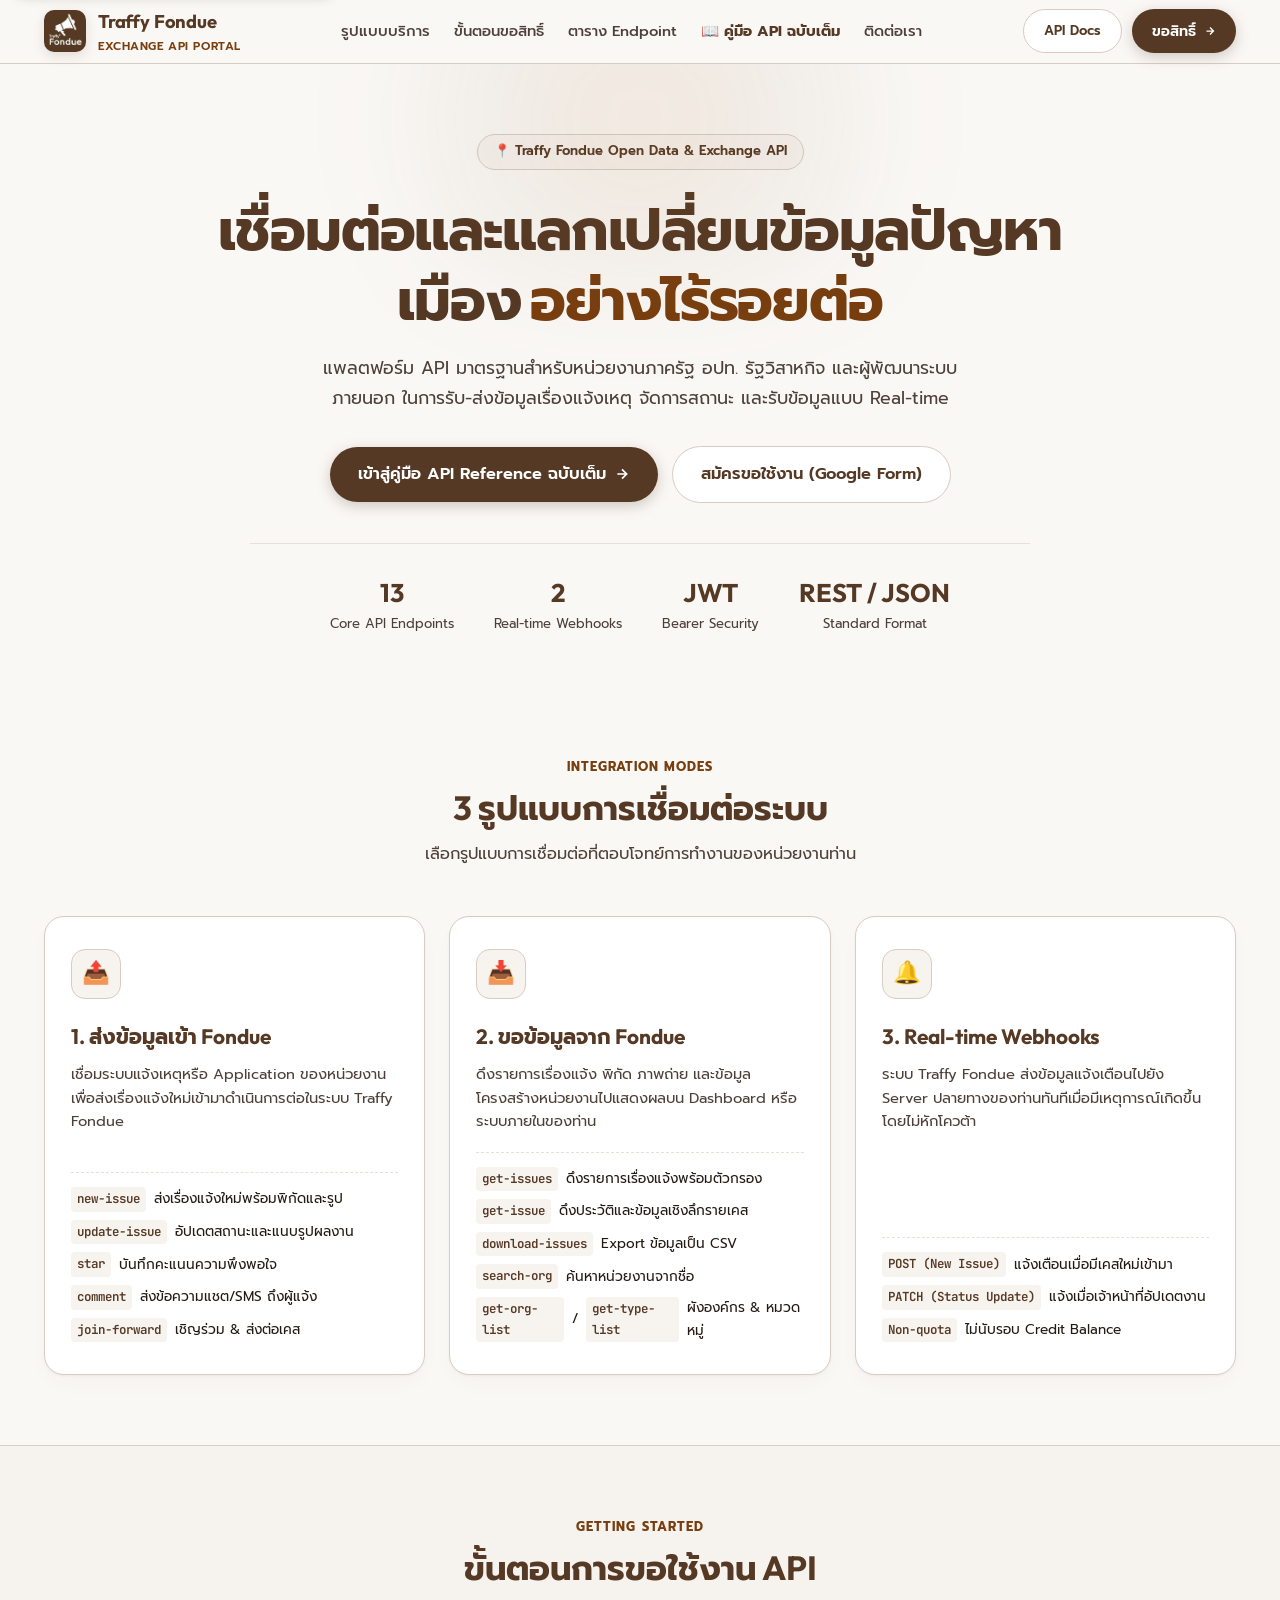
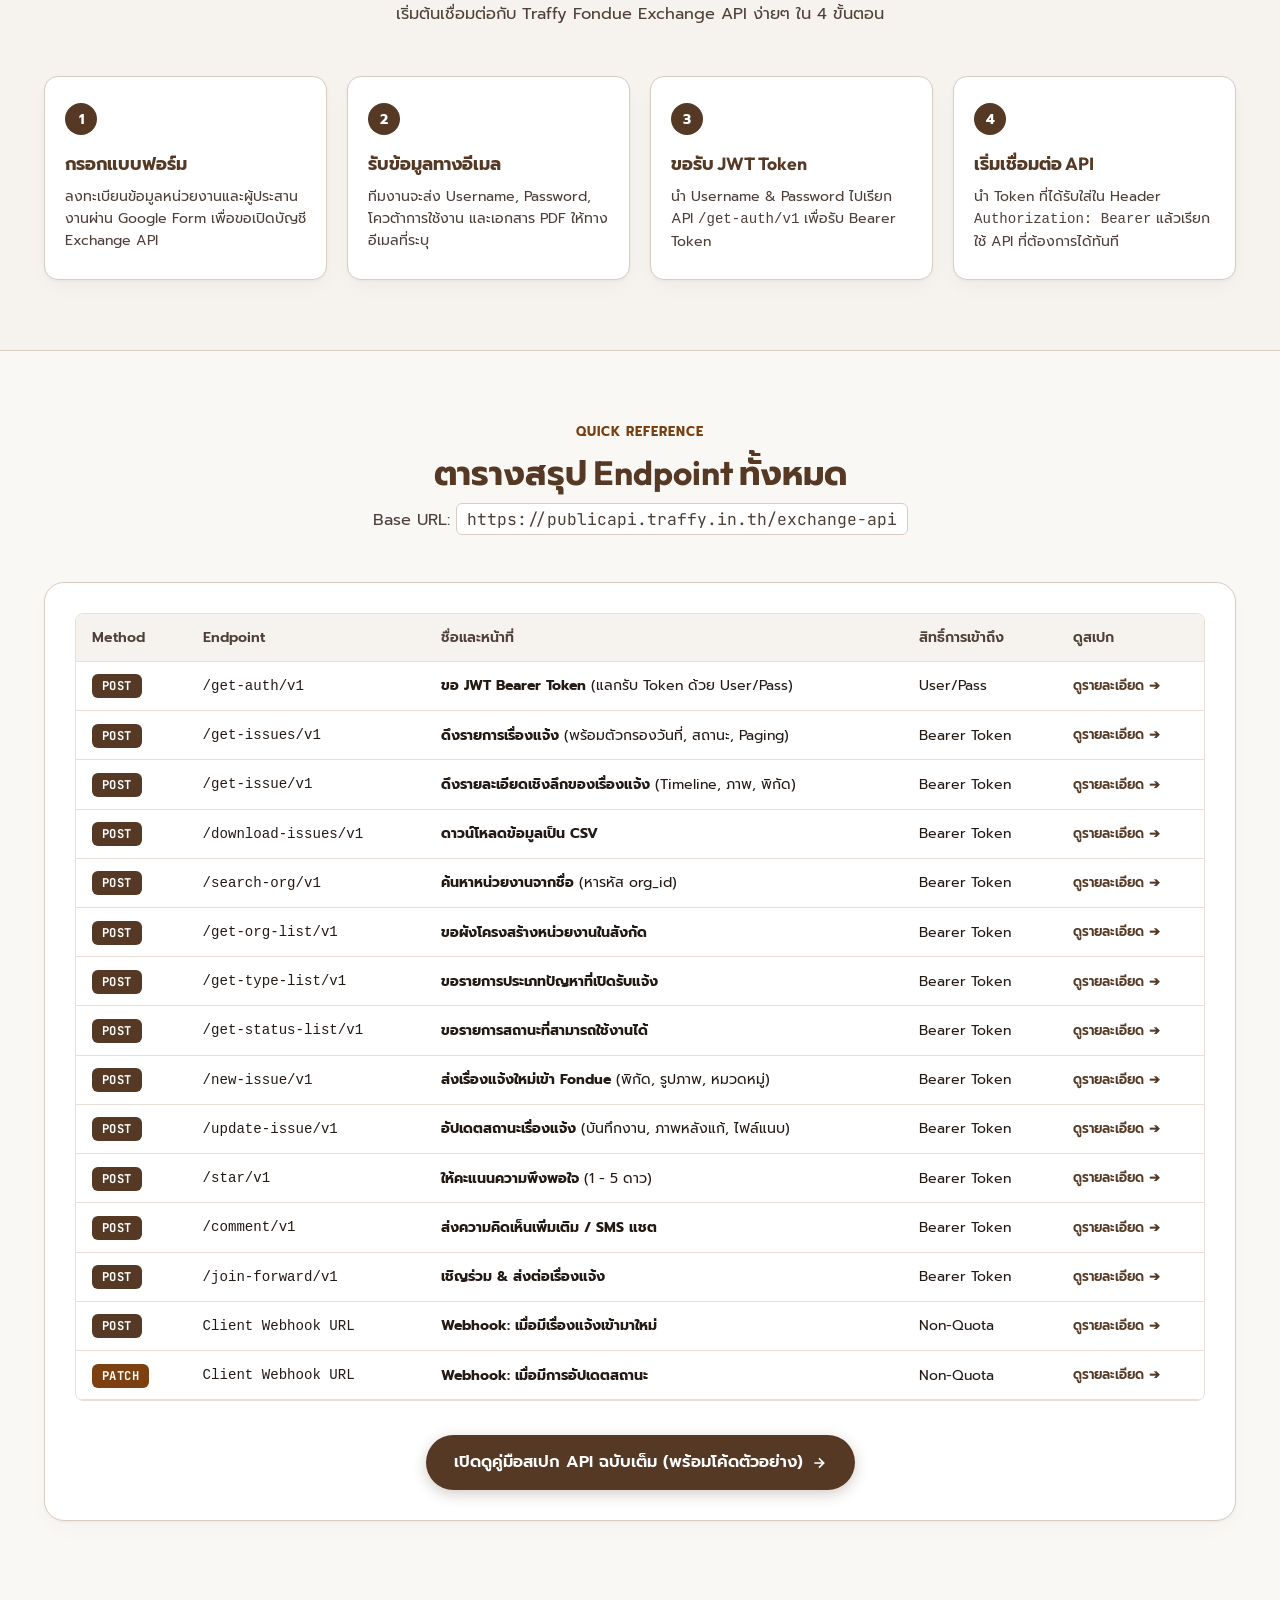
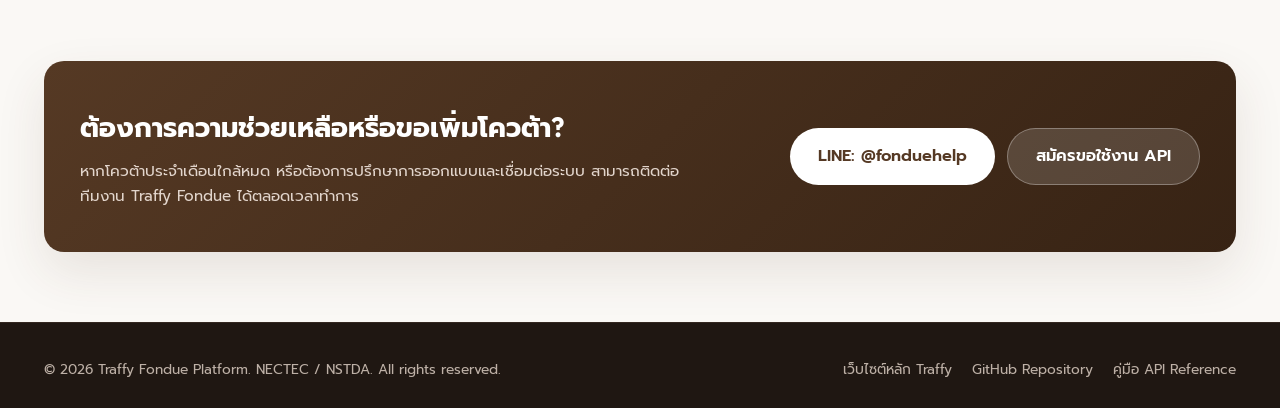
==== index.html @ 59ede27a "fix(header): slim sticky header height to 54px on mobile and optimize iPhone SE width to prevent ove" ====
<!DOCTYPE html>
<html lang="th">
<head>
  <meta charset="UTF-8">
  <meta name="viewport" content="width=device-width, initial-scale=1.0">
  <title>Traffy Fondue Exchange API - Open Data & Integration Portal</title>
  <meta name="description" content="คู่มือและภาพรวมการเชื่อมต่อระบบ Traffy Fondue Exchange API สำหรับหน่วยงานและนักพัฒนาระบบเพื่อแลกเปลี่ยนข้อมูลปัญหาเมือง">
  <link rel="icon" type="image/webp" href="assets/logo.webp">
  <link rel="stylesheet" href="css/style.css">
</head>
<body>
  <a href="#quick-reference" class="skip-link">ข้ามไปยังเนื้อหาหลัก (Skip to Content)</a>

  <!-- HEADER -->
  <header class="site-header">
    <div class="container nav-wrap">
      <a href="index.html" class="brand-logo" aria-label="Traffy Fondue Exchange API หน้าแรก">
        <img src="assets/logo.webp" alt="Traffy Fondue Logo">
        <div class="brand-text">
          <span class="brand-title">Traffy Fondue</span>
          <span class="brand-badge">Exchange API Portal</span>
        </div>
      </a>
      <ul class="nav-links">
        <li><a href="#modes" class="nav-link">รูปแบบบริการ</a></li>
        <li><a href="#onboarding" class="nav-link">ขั้นตอนขอสิทธิ์</a></li>
        <li><a href="#quick-reference" class="nav-link">ตาราง Endpoint</a></li>
        <li><a href="docs.html" class="nav-link" style="color: var(--brand); font-weight: 700;">📖 คู่มือ API ฉบับเต็ม</a></li>
        <li><a href="#support" class="nav-link">ติดต่อเรา</a></li>
      </ul>
      <div class="header-actions">
        <a href="docs.html" class="btn btn-secondary" style="font-size: 0.82rem;">
          <span>API Docs</span>
        </a>
        <a href="https://forms.gle/bvFEhjPHSmU1x7wP7" target="_blank" rel="noopener" class="btn btn-primary" aria-label="ขอสิทธิ์ใช้งาน API (เปิดในหน้าต่างใหม่)">
          <span>ขอสิทธิ์</span>
          <svg aria-hidden="true" focusable="false" width="12" height="12" viewBox="0 0 24 24" fill="none" stroke="currentColor" stroke-width="2.5"><path d="M5 12h14M12 5l7 7-7 7"/></svg>
        </a>
      </div>
    </div>
  </header>

  <!-- HERO SECTION -->
  <section class="hero-section" id="overview">
    <div class="hero-glow"></div>
    <div class="container">
      <div class="hero-badge">
        <span>📍 Traffy Fondue Open Data & Exchange API</span>
      </div>
      <h1 class="hero-title">
        เชื่อมต่อและแลกเปลี่ยนข้อมูลปัญหาเมือง <span>อย่างไร้รอยต่อ</span>
      </h1>
      <p class="hero-desc">
        แพลตฟอร์ม API มาตรฐานสำหรับหน่วยงานภาครัฐ อปท. รัฐวิสาหกิจ และผู้พัฒนาระบบภายนอก ในการรับ-ส่งข้อมูลเรื่องแจ้งเหตุ จัดการสถานะ และรับข้อมูลแบบ Real-time
      </p>
      <div class="hero-cta">
        <a href="docs.html" class="btn btn-primary btn-lg">
          <span>เข้าสู่คู่มือ API Reference ฉบับเต็ม</span>
          <svg aria-hidden="true" focusable="false" width="16" height="16" viewBox="0 0 24 24" fill="none" stroke="currentColor" stroke-width="2.5"><path d="M5 12h14M12 5l7 7-7 7"/></svg>
        </a>
        <a href="https://forms.gle/bvFEhjPHSmU1x7wP7" target="_blank" rel="noopener" class="btn btn-secondary btn-lg" aria-label="สมัครขอใช้งาน Google Form (เปิดในหน้าต่างใหม่)">
          <span>สมัครขอใช้งาน (Google Form)</span>
        </a>
      </div>
      <div class="hero-stats">
        <div class="stat-item">
          <span class="stat-num">13</span>
          <span class="stat-label">Core API Endpoints</span>
        </div>
        <div class="stat-item">
          <span class="stat-num">2</span>
          <span class="stat-label">Real-time Webhooks</span>
        </div>
        <div class="stat-item">
          <span class="stat-num">JWT</span>
          <span class="stat-label">Bearer Security</span>
        </div>
        <div class="stat-item">
          <span class="stat-num">REST / JSON</span>
          <span class="stat-label">Standard Format</span>
        </div>
      </div>
    </div>
  </section>

  <!-- INTEGRATION MODES SECTION -->
  <section class="section" id="modes">
    <div class="container">
      <div class="section-header">
        <span class="section-tag">Integration Modes</span>
        <h2 class="section-title">3 รูปแบบการเชื่อมต่อระบบ</h2>
        <p class="section-desc">เลือกรูปแบบการเชื่อมต่อที่ตอบโจทย์การทำงานของหน่วยงานท่าน</p>
      </div>

      <div class="modes-grid">
        <!-- Mode 1 -->
        <div class="mode-card">
          <div class="mode-icon-wrap" aria-hidden="true">📤</div>
          <h3 class="mode-title">1. ส่งข้อมูลเข้า Fondue</h3>
          <p class="mode-desc">
            เชื่อมระบบแจ้งเหตุหรือ Application ของหน่วยงาน เพื่อส่งเรื่องแจ้งใหม่เข้ามาดำเนินการต่อในระบบ Traffy Fondue
          </p>
          <ul class="mode-list">
            <li class="mode-list-item"><code>new-issue</code> ส่งเรื่องแจ้งใหม่พร้อมพิกัดและรูป</li>
            <li class="mode-list-item"><code>update-issue</code> อัปเดตสถานะและแนบรูปผลงาน</li>
            <li class="mode-list-item"><code>star</code> บันทึกคะแนนความพึงพอใจ</li>
            <li class="mode-list-item"><code>comment</code> ส่งข้อความแชต/SMS ถึงผู้แจ้ง</li>
            <li class="mode-list-item"><code>join-forward</code> เชิญร่วม & ส่งต่อเคส</li>
          </ul>
        </div>

        <!-- Mode 2 -->
        <div class="mode-card">
          <div class="mode-icon-wrap" aria-hidden="true">📥</div>
          <h3 class="mode-title">2. ขอข้อมูลจาก Fondue</h3>
          <p class="mode-desc">
            ดึงรายการเรื่องแจ้ง พิกัด ภาพถ่าย และข้อมูลโครงสร้างหน่วยงานไปแสดงผลบน Dashboard หรือระบบภายในของท่าน
          </p>
          <ul class="mode-list">
            <li class="mode-list-item"><code>get-issues</code> ดึงรายการเรื่องแจ้งพร้อมตัวกรอง</li>
            <li class="mode-list-item"><code>get-issue</code> ดึงประวัติและข้อมูลเชิงลึกรายเคส</li>
            <li class="mode-list-item"><code>download-issues</code> Export ข้อมูลเป็น CSV</li>
            <li class="mode-list-item"><code>search-org</code> ค้นหาหน่วยงานจากชื่อ</li>
            <li class="mode-list-item"><code>get-org-list</code> / <code>get-type-list</code> ผังองค์กร & หมวดหมู่</li>
          </ul>
        </div>

        <!-- Mode 3 -->
        <div class="mode-card">
          <div class="mode-icon-wrap" aria-hidden="true">🔔</div>
          <h3 class="mode-title">3. Real-time Webhooks</h3>
          <p class="mode-desc">
            ระบบ Traffy Fondue ส่งข้อมูลแจ้งเตือนไปยัง Server ปลายทางของท่านทันทีเมื่อมีเหตุการณ์เกิดขึ้น โดยไม่หักโควต้า
          </p>
          <ul class="mode-list">
            <li class="mode-list-item"><code>POST (New Issue)</code> แจ้งเตือนเมื่อมีเคสใหม่เข้ามา</li>
            <li class="mode-list-item"><code>PATCH (Status Update)</code> แจ้งเมื่อเจ้าหน้าที่อัปเดตงาน</li>
            <li class="mode-list-item"><code>Non-quota</code> ไม่นับรอบ Credit Balance</li>
          </ul>
        </div>
      </div>
    </div>
  </section>

  <!-- ONBOARDING SECTION -->
  <section class="section" id="onboarding" style="background: var(--bg-card-alt); border-top: 1px solid var(--border); border-bottom: 1px solid var(--border);">
    <div class="container">
      <div class="section-header">
        <span class="section-tag">Getting Started</span>
        <h2 class="section-title">ขั้นตอนการขอใช้งาน API</h2>
        <p class="section-desc">เริ่มต้นเชื่อมต่อกับ Traffy Fondue Exchange API ง่ายๆ ใน 4 ขั้นตอน</p>
      </div>

      <div class="onboarding-steps">
        <div class="step-card">
          <div class="step-badge">1</div>
          <h4 class="step-title">กรอกแบบฟอร์ม</h4>
          <p class="step-desc">ลงทะเบียนข้อมูลหน่วยงานและผู้ประสานงานผ่าน Google Form เพื่อขอเปิดบัญชี Exchange API</p>
        </div>
        <div class="step-card">
          <div class="step-badge">2</div>
          <h4 class="step-title">รับข้อมูลทางอีเมล</h4>
          <p class="step-desc">ทีมงานจะส่ง Username, Password, โควต้าการใช้งาน และเอกสาร PDF ให้ทางอีเมลที่ระบุ</p>
        </div>
        <div class="step-card">
          <div class="step-badge">3</div>
          <h4 class="step-title">ขอรับ JWT Token</h4>
          <p class="step-desc">นำ Username & Password ไปเรียก API <code>/get-auth/v1</code> เพื่อรับ Bearer Token</p>
        </div>
        <div class="step-card">
          <div class="step-badge">4</div>
          <h4 class="step-title">เริ่มเชื่อมต่อ API</h4>
          <p class="step-desc">นำ Token ที่ได้รับใส่ใน Header <code>Authorization: Bearer</code> แล้วเรียกใช้ API ที่ต้องการได้ทันที</p>
        </div>
      </div>
    </div>
  </section>

  <!-- QUICK REFERENCE TABLE SECTION (COMPACT & CLEAN) -->
  <section class="section" id="quick-reference">
    <div class="container">
      <div class="section-header">
        <span class="section-tag">Quick Reference</span>
        <h2 class="section-title">ตารางสรุป Endpoint ทั้งหมด</h2>
        <p class="section-desc">Base URL: <code style="font-family: var(--font-mono); background: var(--bg-card); padding: 4px 10px; border-radius: 6px; border: 1px solid var(--border);">https://publicapi.traffy.in.th/exchange-api</code></p>
      </div>

      <div class="quick-ref-card">
        <div class="quick-table-wrap">
          <table class="quick-table">
            <thead>
              <tr>
                <th>Method</th>
                <th>Endpoint</th>
                <th>ชื่อและหน้าที่</th>
                <th>สิทธิ์การเข้าถึง</th>
                <th>ดูสเปก</th>
              </tr>
            </thead>
            <tbody>
              <!-- Auth -->
              <tr>
                <td><span class="method-badge method-post">POST</span></td>
                <td><code>/get-auth/v1</code></td>
                <td><strong>ขอ JWT Bearer Token</strong> (แลกรับ Token ด้วย User/Pass)</td>
                <td>User/Pass</td>
                <td><a href="docs.html#get-auth" class="quick-link-btn">ดูรายละเอียด ➔</a></td>
              </tr>
              <!-- Query -->
              <tr>
                <td><span class="method-badge method-post">POST</span></td>
                <td><code>/get-issues/v1</code></td>
                <td><strong>ดึงรายการเรื่องแจ้ง</strong> (พร้อมตัวกรองวันที่, สถานะ, Paging)</td>
                <td>Bearer Token</td>
                <td><a href="docs.html#get-issues" class="quick-link-btn">ดูรายละเอียด ➔</a></td>
              </tr>
              <tr>
                <td><span class="method-badge method-post">POST</span></td>
                <td><code>/get-issue/v1</code></td>
                <td><strong>ดึงรายละเอียดเชิงลึกของเรื่องแจ้ง</strong> (Timeline, ภาพ, พิกัด)</td>
                <td>Bearer Token</td>
                <td><a href="docs.html#get-issue" class="quick-link-btn">ดูรายละเอียด ➔</a></td>
              </tr>
              <tr>
                <td><span class="method-badge method-post">POST</span></td>
                <td><code>/download-issues/v1</code></td>
                <td><strong>ดาวน์โหลดข้อมูลเป็น CSV</strong></td>
                <td>Bearer Token</td>
                <td><a href="docs.html#download-issues" class="quick-link-btn">ดูรายละเอียด ➔</a></td>
              </tr>
              <tr>
                <td><span class="method-badge method-post">POST</span></td>
                <td><code>/search-org/v1</code></td>
                <td><strong>ค้นหาหน่วยงานจากชื่อ</strong> (หารหัส org_id)</td>
                <td>Bearer Token</td>
                <td><a href="docs.html#search-org" class="quick-link-btn">ดูรายละเอียด ➔</a></td>
              </tr>
              <tr>
                <td><span class="method-badge method-post">POST</span></td>
                <td><code>/get-org-list/v1</code></td>
                <td><strong>ขอผังโครงสร้างหน่วยงานในสังกัด</strong></td>
                <td>Bearer Token</td>
                <td><a href="docs.html#get-org-list" class="quick-link-btn">ดูรายละเอียด ➔</a></td>
              </tr>
              <tr>
                <td><span class="method-badge method-post">POST</span></td>
                <td><code>/get-type-list/v1</code></td>
                <td><strong>ขอรายการประเภทปัญหาที่เปิดรับแจ้ง</strong></td>
                <td>Bearer Token</td>
                <td><a href="docs.html#get-type-list" class="quick-link-btn">ดูรายละเอียด ➔</a></td>
              </tr>
              <tr>
                <td><span class="method-badge method-post">POST</span></td>
                <td><code>/get-status-list/v1</code></td>
                <td><strong>ขอรายการสถานะที่สามารถใช้งานได้</strong></td>
                <td>Bearer Token</td>
                <td><a href="docs.html#get-status-list" class="quick-link-btn">ดูรายละเอียด ➔</a></td>
              </tr>
              <!-- Action -->
              <tr>
                <td><span class="method-badge method-post">POST</span></td>
                <td><code>/new-issue/v1</code></td>
                <td><strong>ส่งเรื่องแจ้งใหม่เข้า Fondue</strong> (พิกัด, รูปภาพ, หมวดหมู่)</td>
                <td>Bearer Token</td>
                <td><a href="docs.html#new-issue" class="quick-link-btn">ดูรายละเอียด ➔</a></td>
              </tr>
              <tr>
                <td><span class="method-badge method-post">POST</span></td>
                <td><code>/update-issue/v1</code></td>
                <td><strong>อัปเดตสถานะเรื่องแจ้ง</strong> (บันทึกงาน, ภาพหลังแก้, ไฟล์แนบ)</td>
                <td>Bearer Token</td>
                <td><a href="docs.html#update-issue" class="quick-link-btn">ดูรายละเอียด ➔</a></td>
              </tr>
              <tr>
                <td><span class="method-badge method-post">POST</span></td>
                <td><code>/star/v1</code></td>
                <td><strong>ให้คะแนนความพึงพอใจ</strong> (1 - 5 ดาว)</td>
                <td>Bearer Token</td>
                <td><a href="docs.html#star" class="quick-link-btn">ดูรายละเอียด ➔</a></td>
              </tr>
              <tr>
                <td><span class="method-badge method-post">POST</span></td>
                <td><code>/comment/v1</code></td>
                <td><strong>ส่งความคิดเห็นเพิ่มเติม / SMS แชต</strong></td>
                <td>Bearer Token</td>
                <td><a href="docs.html#comment" class="quick-link-btn">ดูรายละเอียด ➔</a></td>
              </tr>
              <tr>
                <td><span class="method-badge method-post">POST</span></td>
                <td><code>/join-forward/v1</code></td>
                <td><strong>เชิญร่วม & ส่งต่อเรื่องแจ้ง</strong></td>
                <td>Bearer Token</td>
                <td><a href="docs.html#join-forward" class="quick-link-btn">ดูรายละเอียด ➔</a></td>
              </tr>
              <!-- Webhook -->
              <tr>
                <td><span class="method-badge method-post">POST</span></td>
                <td><code>Client Webhook URL</code></td>
                <td><strong>Webhook: เมื่อมีเรื่องแจ้งเข้ามาใหม่</strong></td>
                <td>Non-Quota</td>
                <td><a href="docs.html#webhook-new-issue" class="quick-link-btn">ดูรายละเอียด ➔</a></td>
              </tr>
              <tr>
                <td><span class="method-badge method-patch">PATCH</span></td>
                <td><code>Client Webhook URL</code></td>
                <td><strong>Webhook: เมื่อมีการอัปเดตสถานะ</strong></td>
                <td>Non-Quota</td>
                <td><a href="docs.html#webhook-status-update" class="quick-link-btn">ดูรายละเอียด ➔</a></td>
              </tr>
            </tbody>
          </table>
        </div>

        <div style="text-align: center; padding-top: 10px;">
          <a href="docs.html" class="btn btn-primary btn-lg">
            <span>เปิดดูคู่มือสเปก API ฉบับเต็ม (พร้อมโค้ดตัวอย่าง)</span>
            <svg aria-hidden="true" focusable="false" width="16" height="16" viewBox="0 0 24 24" fill="none" stroke="currentColor" stroke-width="2.5"><path d="M5 12h14M12 5l7 7-7 7"/></svg>
          </a>
        </div>
      </div>
    </div>
  </section>

  <!-- SUPPORT SECTION -->
  <section class="section" id="support">
    <div class="container">
      <div class="support-card">
        <div class="support-info">
          <h3>ต้องการความช่วยเหลือหรือขอเพิ่มโควต้า?</h3>
          <p>หากโควต้าประจำเดือนใกล้หมด หรือต้องการปรึกษาการออกแบบและเชื่อมต่อระบบ สามารถติดต่อทีมงาน Traffy Fondue ได้ตลอดเวลาทำการ</p>
        </div>
        <div class="support-actions">
          <a href="https://line.me/R/ti/p/%40155yjrwo" target="_blank" rel="noopener" class="btn btn-light btn-lg" aria-label="ติดต่อ LINE Official @fonduehelp (เปิดในหน้าต่างใหม่)">
            <span>LINE: @fonduehelp</span>
          </a>
          <a href="https://forms.gle/bvFEhjPHSmU1x7wP7" target="_blank" rel="noopener" class="btn btn-secondary btn-lg" style="background: rgba(255,255,255,0.15); color: #fff; border-color: rgba(255,255,255,0.3);" aria-label="สมัครขอใช้งาน Google Form (เปิดในหน้าต่างใหม่)">
            <span>สมัครขอใช้งาน API</span>
          </a>
        </div>
      </div>
    </div>
  </section>

  <!-- FOOTER -->
  <footer class="site-footer">
    <div class="container footer-wrap">
      <div>
        <p>© 2026 Traffy Fondue Platform. NECTEC / NSTDA. All rights reserved.</p>
      </div>
      <ul class="footer-links">
        <li><a href="https://www.traffy.in.th" target="_blank" rel="noopener" class="footer-link">เว็บไซต์หลัก Traffy</a></li>
        <li><a href="https://github.com/traffy-nectec/exchange-api-doc" target="_blank" rel="noopener" class="footer-link">GitHub Repository</a></li>
        <li><a href="docs.html" class="footer-link">คู่มือ API Reference</a></li>
      </ul>
    </div>
  </footer>

</body>
</html>
---- css/style.css ----
@import url('https://fonts.googleapis.com/css2?family=JetBrains+Mono:wght@400;500;600&family=Outfit:wght@400;500;600;700&family=Prompt:ital,wght@0,300;0,400;0,500;0,600;0,700;1,400&display=swap');

:root {
  --brand: #553924;
  --brand-hover: #372314;
  --brand-light: #734f33;
  --brand-subtle: #F7F3EF;
  --brand-border: #D8CCC3;
  --brand-accent: #783E0F;
  
  --bg-main: #FAF8F5;
  --bg-card: #FFFFFF;
  --bg-card-alt: #F6F2ED;
  --bg-dark: #1F1712;
  --bg-code: #18120E;
  
  --text-main: #241A14;
  --text-muted: #4E4038;
  --text-light: #5A4D45;
  --text-inverse: #FAF8F5;
  
  --border: #D8CCC3;
  --border-light: #E8DFD8;
  
  --font-heading: 'Outfit', 'Prompt', sans-serif;
  --font-body: 'Prompt', 'Outfit', sans-serif;
  --font-mono: 'JetBrains Mono', monospace;
  
  --radius-sm: 8px;
  --radius-md: 14px;
  --radius-lg: 20px;
  --radius-full: 9999px;
  
  --shadow-sm: 0 2px 8px rgba(85, 57, 36, 0.04);
  --shadow-md: 0 10px 30px rgba(85, 57, 36, 0.07);
  --shadow-lg: 0 20px 50px rgba(85, 57, 36, 0.11);
  --shadow-card: 0 1px 3px rgba(85, 57, 36, 0.05), 0 10px 24px -6px rgba(85, 57, 36, 0.04);
  
  --container-max: 1240px;
  --header-height: 64px;
}

/* Accessibility Skip Link */
.skip-link {
  position: absolute;
  top: -60px;
  left: 16px;
  background: var(--brand);
  color: #FFFFFF;
  padding: 12px 20px;
  border-radius: var(--radius-sm);
  font-weight: 700;
  z-index: 9999;
  transition: top 0.2s ease;
  box-shadow: 0 4px 14px rgba(0, 0, 0, 0.3);
}

.skip-link:focus {
  top: 16px;
  outline: 3px solid #FFFFFF;
  outline-offset: 2px;
}

/* Screen Reader Only Utility */
.sr-only {
  position: absolute;
  width: 1px;
  height: 1px;
  padding: 0;
  margin: -1px;
  overflow: hidden;
  clip: rect(0, 0, 0, 0);
  white-space: nowrap;
  border: 0;
}

/* Accessible Focus States */
:focus-visible {
  outline: 3px solid var(--brand);
  outline-offset: 3px;
  border-radius: 4px;
}

*, *::before, *::after {
  box-sizing: border-box;
  margin: 0;
  padding: 0;
}

html {
  scroll-behavior: smooth;
  font-size: 16px;
  overflow-x: hidden;
  width: 100%;
}

body {
  font-family: var(--font-body);
  background-color: var(--bg-main);
  color: var(--text-main);
  line-height: 1.65;
  -webkit-font-smoothing: antialiased;
  -moz-osx-font-smoothing: grayscale;
  overflow-x: hidden;
  width: 100%;
}

a {
  color: inherit;
  text-decoration: none;
  transition: all 0.2s ease;
}

button {
  font-family: inherit;
  cursor: pointer;
  border: none;
  background: none;
}

img {
  max-width: 100%;
  height: auto;
  display: block;
}

.container {
  max-width: var(--container-max);
  margin: 0 auto;
  padding: 0 24px;
  width: 100%;
}

/* =========================================
   HEADER / NAVBAR
========================================= */
.site-header {
  position: sticky;
  top: 0;
  z-index: 1000;
  background: rgba(250, 248, 245, 0.95);
  backdrop-filter: blur(16px);
  -webkit-backdrop-filter: blur(16px);
  border-bottom: 1px solid var(--border);
  height: var(--header-height);
  display: flex;
  align-items: center;
  transition: all 0.2s ease;
  width: 100%;
}

.nav-wrap {
  display: flex;
  align-items: center;
  justify-content: space-between;
  width: 100%;
  gap: 12px;
}

.brand-logo {
  display: flex;
  align-items: center;
  gap: 12px;
  flex-shrink: 0;
}

.brand-logo img {
  width: 42px;
  height: 42px;
  border-radius: 10px;
  object-fit: cover;
  box-shadow: 0 4px 12px rgba(85, 57, 36, 0.15);
  flex-shrink: 0;
}

.brand-text {
  display: flex;
  flex-direction: column;
}

.brand-title {
  font-family: var(--font-heading);
  font-size: 1.15rem;
  font-weight: 700;
  color: var(--brand);
  letter-spacing: -0.01em;
  white-space: nowrap;
}

.brand-badge {
  font-size: 0.72rem;
  font-weight: 600;
  color: var(--brand-accent);
  letter-spacing: 0.05em;
  text-transform: uppercase;
  white-space: nowrap;
}

.nav-links {
  display: flex;
  align-items: center;
  gap: 24px;
  list-style: none;
}

.nav-link {
  font-size: 0.92rem;
  font-weight: 500;
  color: var(--text-muted);
}

.nav-link:hover, .nav-link.active {
  color: var(--brand);
}

.header-actions {
  display: flex;
  align-items: center;
  gap: 10px;
  flex-shrink: 0;
}

/* =========================================
   BUTTONS
========================================= */
.btn {
  display: inline-flex;
  align-items: center;
  justify-content: center;
  gap: 8px;
  font-size: 0.9rem;
  font-weight: 600;
  padding: 10px 20px;
  border-radius: var(--radius-full);
  transition: all 0.25s cubic-bezier(0.16, 1, 0.3, 1);
  white-space: nowrap;
  min-height: 44px;
  touch-action: manipulation;
}

.btn-primary {
  background-color: var(--brand);
  color: #FFFFFF;
  box-shadow: 0 4px 14px rgba(85, 57, 36, 0.25);
}

.btn-primary:hover {
  background-color: var(--brand-hover);
  transform: translateY(-2px);
  box-shadow: 0 6px 20px rgba(85, 57, 36, 0.32);
}

.btn-secondary {
  background-color: var(--bg-card);
  color: var(--brand);
  border: 1px solid var(--border);
}

.btn-secondary:hover {
  background-color: var(--brand-subtle);
  border-color: var(--brand-border);
  transform: translateY(-2px);
}

.btn-sm {
  padding: 8px 16px;
  font-size: 0.82rem;
  min-height: 38px;
}

.btn-lg {
  padding: 14px 28px;
  font-size: 1.02rem;
}

/* =========================================
   HERO SECTION (LANDING)
========================================= */
.hero-section {
  padding: 70px 0 50px;
  text-align: center;
  position: relative;
  overflow: hidden;
}

.hero-glow {
  position: absolute;
  top: -120px;
  left: 50%;
  transform: translateX(-50%);
  width: 600px;
  height: 350px;
  background: radial-gradient(circle, rgba(184, 115, 51, 0.12) 0%, rgba(85, 57, 36, 0.05) 50%, transparent 80%);
  filter: blur(50px);
  pointer-events: none;
  z-index: 0;
}

.hero-badge {
  display: inline-flex;
  align-items: center;
  gap: 8px;
  padding: 6px 16px;
  background-color: var(--brand-subtle);
  border: 1px solid var(--brand-border);
  border-radius: var(--radius-full);
  font-size: 0.82rem;
  font-weight: 600;
  color: var(--brand);
  margin-bottom: 24px;
  max-width: 95%;
  word-break: break-word;
}

.hero-title {
  font-family: var(--font-heading);
  font-size: clamp(2rem, 4.5vw, 3.6rem);
  font-weight: 700;
  line-height: 1.22;
  color: var(--brand);
  max-width: 860px;
  margin: 0 auto 20px;
  letter-spacing: -0.02em;
  word-break: break-word;
}

.hero-title span {
  color: var(--brand-accent);
}

.hero-desc {
  font-size: 1.1rem;
  color: var(--text-muted);
  max-width: 680px;
  margin: 0 auto 32px;
  font-weight: 400;
  line-height: 1.7;
}

.hero-cta {
  display: flex;
  align-items: center;
  justify-content: center;
  gap: 14px;
  flex-wrap: wrap;
  margin-bottom: 40px;
}

.hero-stats {
  display: flex;
  align-items: center;
  justify-content: center;
  gap: 40px;
  padding-top: 28px;
  border-top: 1px solid var(--border-light);
  max-width: 780px;
  margin: 0 auto;
  flex-wrap: wrap;
}

.stat-item {
  display: flex;
  flex-direction: column;
  align-items: center;
}

.stat-num {
  font-family: var(--font-heading);
  font-size: 1.6rem;
  font-weight: 700;
  color: var(--brand);
}

.stat-label {
  font-size: 0.82rem;
  color: var(--text-muted);
}

/* =========================================
   SECTIONS
========================================= */
.section {
  padding: 70px 0;
  position: relative;
}

.section-header {
  text-align: center;
  max-width: 680px;
  margin: 0 auto 48px;
}

.section-tag {
  font-size: 0.8rem;
  font-weight: 700;
  text-transform: uppercase;
  letter-spacing: 0.08em;
  color: var(--brand-accent);
  margin-bottom: 10px;
  display: block;
}

.section-title {
  font-family: var(--font-heading);
  font-size: 2.1rem;
  font-weight: 700;
  color: var(--brand);
  line-height: 1.25;
  margin-bottom: 12px;
  word-break: break-word;
}

.section-desc {
  font-size: 1.02rem;
  color: var(--text-muted);
}

/* =========================================
   MODES & ONBOARDING CARDS
========================================= */
.modes-grid {
  display: grid;
  grid-template-columns: repeat(auto-fit, minmax(300px, 1fr));
  gap: 24px;
}

.mode-card {
  background: var(--bg-card);
  border: 1px solid var(--border);
  border-radius: var(--radius-lg);
  padding: 32px 26px;
  display: flex;
  flex-direction: column;
  box-shadow: var(--shadow-card);
  transition: all 0.3s ease;
}

.mode-card:hover {
  transform: translateY(-5px);
  box-shadow: var(--shadow-md);
  border-color: var(--brand-border);
}

.mode-icon-wrap {
  width: 50px;
  height: 50px;
  border-radius: 14px;
  background-color: var(--brand-subtle);
  color: var(--brand);
  display: flex;
  align-items: center;
  justify-content: center;
  font-size: 1.4rem;
  margin-bottom: 20px;
  border: 1px solid var(--brand-border);
  flex-shrink: 0;
}

.mode-title {
  font-family: var(--font-heading);
  font-size: 1.3rem;
  font-weight: 700;
  color: var(--brand);
  margin-bottom: 10px;
}

.mode-desc {
  font-size: 0.92rem;
  color: var(--text-muted);
  margin-bottom: 18px;
  line-height: 1.6;
}

.mode-list {
  list-style: none;
  margin-top: auto;
  border-top: 1px dashed var(--border-light);
  padding-top: 14px;
  display: flex;
  flex-direction: column;
  gap: 8px;
}

.mode-list-item {
  font-size: 0.85rem;
  color: var(--text-main);
  display: flex;
  align-items: center;
  gap: 8px;
}

.mode-list-item code {
  font-family: var(--font-mono);
  font-size: 0.78rem;
  background: var(--brand-subtle);
  padding: 2px 6px;
  border-radius: 4px;
  color: var(--brand);
  font-weight: 600;
}

.onboarding-steps {
  display: grid;
  grid-template-columns: repeat(auto-fit, minmax(220px, 1fr));
  gap: 20px;
}

.step-card {
  background: var(--bg-card);
  border: 1px solid var(--border);
  border-radius: var(--radius-md);
  padding: 26px 20px;
  box-shadow: var(--shadow-card);
  transition: all 0.25s ease;
}

.step-card:hover {
  border-color: var(--brand);
  transform: translateY(-4px);
}

.step-badge {
  display: inline-flex;
  align-items: center;
  justify-content: center;
  width: 32px;
  height: 32px;
  border-radius: 50%;
  background-color: var(--brand);
  color: #FFFFFF;
  font-size: 0.88rem;
  font-weight: 700;
  margin-bottom: 14px;
}

.step-title {
  font-family: var(--font-heading);
  font-size: 1.1rem;
  font-weight: 700;
  color: var(--brand);
  margin-bottom: 8px;
}

.step-desc {
  font-size: 0.88rem;
  color: var(--text-muted);
  line-height: 1.55;
}

/* =========================================
   QUICK REFERENCE TABLE (LANDING)
========================================= */
.quick-ref-card {
  background: var(--bg-card);
  border: 1px solid var(--border);
  border-radius: var(--radius-lg);
  padding: 30px;
  box-shadow: var(--shadow-card);
}

.quick-table-wrap {
  overflow-x: auto;
  border: 1px solid var(--border-light);
  border-radius: var(--radius-sm);
  margin-bottom: 24px;
  -webkit-overflow-scrolling: touch;
}

.quick-table {
  width: 100%;
  border-collapse: collapse;
  font-size: 0.88rem;
  text-align: left;
}

.quick-table th {
  background: var(--bg-card-alt);
  padding: 12px 16px;
  font-weight: 600;
  color: var(--text-muted);
  border-bottom: 1px solid var(--border-light);
  white-space: nowrap;
}

.quick-table td {
  padding: 12px 16px;
  border-bottom: 1px solid var(--border-light);
  color: var(--text-main);
  vertical-align: middle;
}

.quick-table tr:hover td {
  background: var(--brand-subtle);
}

.quick-link-btn {
  font-size: 0.82rem;
  font-weight: 600;
  color: var(--brand);
  display: inline-flex;
  align-items: center;
  gap: 4px;
}

.quick-link-btn:hover {
  color: var(--brand-hover);
  text-decoration: underline;
}

/* =========================================
   DEDICATED DOCS PORTAL (docs.html)
========================================= */
.docs-wrapper {
  padding: 32px 24px 80px;
}

.docs-layout {
  display: grid;
  grid-template-columns: 280px 1fr;
  gap: 36px;
  align-items: start;
}

/* Mobile Quick Jump Bar */
.mobile-doc-nav {
  display: none;
}

.mobile-endpoint-select {
  width: 100%;
  padding: 10px 14px;
  border-radius: var(--radius-md);
  border: 1px solid var(--border);
  background: var(--bg-card);
  font-family: inherit;
  font-size: 0.88rem;
  font-weight: 600;
  color: var(--brand);
  outline: none;
}

/* Sticky Sidebar */
.docs-sidebar {
  position: sticky;
  top: calc(var(--header-height) + 20px);
  max-height: calc(100vh - var(--header-height) - 40px);
  overflow-y: auto;
  background: var(--bg-card);
  border: 1px solid var(--border);
  border-radius: var(--radius-lg);
  padding: 20px 16px;
  box-shadow: var(--shadow-card);
  scrollbar-width: thin;
}

.docs-sidebar::-webkit-scrollbar {
  width: 5px;
}
.docs-sidebar::-webkit-scrollbar-thumb {
  background: var(--border);
  border-radius: 4px;
}

.sidebar-search-wrap {
  position: relative;
  margin-bottom: 16px;
}

.doc-search-input {
  width: 100%;
  padding: 8px 12px 8px 34px;
  border-radius: var(--radius-full);
  border: 1px solid var(--border);
  background: var(--bg-main);
  font-size: 0.82rem;
  outline: none;
}

.doc-search-input:focus {
  border-color: var(--brand);
  background: #FFFFFF;
}

.docs-sidebar-nav {
  display: flex;
  flex-direction: column;
  gap: 16px;
}

.sidebar-group-title {
  font-size: 0.74rem;
  font-weight: 700;
  text-transform: uppercase;
  letter-spacing: 0.06em;
  color: var(--brand-accent);
  padding: 0 8px;
  margin-bottom: 6px;
  display: block;
}

.sidebar-links {
  list-style: none;
  display: flex;
  flex-direction: column;
  gap: 2px;
}

.sidebar-link {
  display: flex;
  align-items: center;
  justify-content: space-between;
  padding: 7px 10px;
  border-radius: var(--radius-sm);
  font-size: 0.82rem;
  color: var(--text-muted);
  font-weight: 500;
  transition: all 0.15s ease;
  gap: 6px;
}

.sidebar-link:hover {
  background: var(--brand-subtle);
  color: var(--brand);
}

.sidebar-link.active {
  background: var(--brand);
  color: #FFFFFF;
  font-weight: 600;
}

.sidebar-link.active .badge-mini {
  background: rgba(255, 255, 255, 0.2);
  color: #FFFFFF;
}

.badge-mini {
  font-size: 0.65rem;
  padding: 2px 5px;
  border-radius: 3px;
}

/* Docs Hero Callout */
.docs-hero-callout {
  background: linear-gradient(135deg, #FFFFFF 0%, #F8F4F0 100%);
  border: 1px solid var(--border);
  border-radius: var(--radius-lg);
  padding: 28px 30px;
  box-shadow: var(--shadow-card);
  margin-bottom: 40px;
  display: flex;
  align-items: center;
  justify-content: space-between;
  flex-wrap: wrap;
  gap: 20px;
}

.callout-tag {
  font-size: 0.76rem;
  font-weight: 700;
  text-transform: uppercase;
  letter-spacing: 0.08em;
  color: var(--brand-accent);
  display: block;
  margin-bottom: 6px;
}

.callout-title {
  font-family: var(--font-heading);
  font-size: 1.6rem;
  font-weight: 700;
  color: var(--brand);
  margin-bottom: 6px;
}

.callout-desc {
  font-size: 0.9rem;
  color: var(--text-muted);
  margin-bottom: 12px;
}

.base-url-box {
  display: inline-flex;
  align-items: center;
  gap: 10px;
  background: var(--bg-code);
  color: #F0E8E1;
  padding: 8px 14px;
  border-radius: var(--radius-sm);
  font-family: var(--font-mono);
  font-size: 0.85rem;
  border: 1px solid #382B23;
  flex-wrap: wrap;
}

.btn-copy-inline {
  background: rgba(255, 255, 255, 0.15);
  color: #FFFFFF;
  font-size: 0.72rem;
  font-family: var(--font-mono);
  font-weight: 600;
  padding: 4px 8px;
  border-radius: 4px;
  transition: all 0.2s ease;
}

.btn-copy-inline:hover {
  background: rgba(255, 255, 255, 0.28);
}

/* Docs Section Group Header */
.docs-section-group {
  margin-bottom: 48px;
}

.docs-group-header {
  display: flex;
  align-items: flex-start;
  gap: 14px;
  border-bottom: 2px solid var(--border-light);
  padding-bottom: 14px;
  margin-bottom: 24px;
}

.group-num-badge {
  width: 36px;
  height: 36px;
  border-radius: 50%;
  background: var(--brand);
  color: #FFFFFF;
  display: flex;
  align-items: center;
  justify-content: center;
  font-family: var(--font-heading);
  font-size: 1.1rem;
  font-weight: 700;
  flex-shrink: 0;
}

.group-heading {
  font-family: var(--font-heading);
  font-size: 1.5rem;
  font-weight: 700;
  color: var(--brand);
  line-height: 1.25;
}

.group-subheading {
  font-size: 0.88rem;
  color: var(--text-muted);
  margin-top: 2px;
}

/* API CARD LAYOUT */
.api-cards-container {
  display: flex;
  flex-direction: column;
  gap: 24px;
}

.api-card {
  background: var(--bg-card);
  border: 1px solid var(--border);
  border-radius: var(--radius-lg);
  overflow: hidden;
  box-shadow: var(--shadow-card);
  scroll-margin-top: 100px;
  transition: all 0.25s ease;
}

.api-card:hover {
  border-color: var(--brand-border);
  box-shadow: var(--shadow-md);
}

.api-card-header {
  padding: 20px 24px;
  border-bottom: 1px solid var(--border-light);
  display: flex;
  align-items: center;
  justify-content: space-between;
  flex-wrap: wrap;
  gap: 12px;
  background: #FCFAF8;
}

.api-card-title-group {
  display: flex;
  align-items: center;
  gap: 10px;
  flex-wrap: wrap;
}

.method-badge {
  font-family: var(--font-mono);
  font-size: 0.76rem;
  font-weight: 700;
  padding: 4px 10px;
  border-radius: 6px;
  text-transform: uppercase;
  letter-spacing: 0.04em;
  flex-shrink: 0;
}

.method-post {
  background-color: #553924;
  color: #FFFFFF;
}

.method-patch {
  background-color: #7D4111;
  color: #FFFFFF;
}

.api-endpoint {
  font-family: var(--font-mono);
  font-size: 0.98rem;
  font-weight: 600;
  color: var(--text-main);
  word-break: break-all;
}

.api-card-name {
  font-size: 0.86rem;
  font-weight: 600;
  color: var(--text-muted);
  background: var(--brand-subtle);
  padding: 3px 10px;
  border-radius: var(--radius-full);
}

.api-auth-badge {
  display: inline-flex;
  align-items: center;
  gap: 6px;
  font-size: 0.78rem;
  font-weight: 600;
  color: var(--brand);
  background-color: var(--brand-subtle);
  padding: 4px 10px;
  border-radius: 6px;
  width: fit-content;
  flex-shrink: 0;
}

.api-card-body {
  padding: 24px;
  display: grid;
  grid-template-columns: 1fr 1fr;
  gap: 24px;
}

.api-details-col {
  display: flex;
  flex-direction: column;
  gap: 14px;
  min-width: 0;
}

.api-desc {
  font-size: 0.92rem;
  color: var(--text-main);
  line-height: 1.6;
  word-break: break-word;
}

.param-title {
  font-size: 0.82rem;
  font-weight: 700;
  text-transform: uppercase;
  letter-spacing: 0.05em;
  color: var(--brand-accent);
}

.table-wrap {
  overflow-x: auto;
  border: 1px solid var(--border-light);
  border-radius: var(--radius-sm);
  -webkit-overflow-scrolling: touch;
  width: 100%;
}

.param-table {
  width: 100%;
  border-collapse: collapse;
  font-size: 0.82rem;
  text-align: left;
  min-width: 260px;
}

.param-table th {
  background: var(--bg-card-alt);
  padding: 8px 12px;
  font-weight: 600;
  color: var(--text-muted);
  border-bottom: 1px solid var(--border-light);
  white-space: nowrap;
}

.param-table td {
  padding: 8px 12px;
  border-bottom: 1px solid var(--border-light);
  color: var(--text-main);
  vertical-align: top;
}

.param-table tr:last-child td {
  border-bottom: none;
}

.param-name {
  font-family: var(--font-mono);
  font-weight: 600;
  color: var(--brand);
  word-break: break-word;
}

.param-req {
  font-size: 0.7rem;
  color: #B91C1C;
  font-weight: 700;
  margin-left: 4px;
}

.param-opt {
  font-size: 0.7rem;
  color: var(--text-light);
  margin-left: 4px;
}

/* CODE COLUMN */
.api-code-col {
  display: flex;
  flex-direction: column;
  gap: 14px;
  min-width: 0;
}

.code-block-wrap {
  background: var(--bg-code);
  border-radius: var(--radius-md);
  overflow: hidden;
  border: 1px solid #332720;
  width: 100%;
}

.code-header {
  background: #231B16;
  padding: 8px 12px;
  display: flex;
  align-items: center;
  justify-content: space-between;
  border-bottom: 1px solid #332720;
}

.code-title {
  font-family: var(--font-mono);
  font-size: 0.74rem;
  font-weight: 600;
  color: #D3C3B9;
  text-transform: uppercase;
  letter-spacing: 0.05em;
}

.btn-copy {
  font-size: 0.74rem;
  font-family: var(--font-mono);
  color: #D3C3B9;
  padding: 4px 9px;
  border-radius: 4px;
  background: rgba(255, 255, 255, 0.08);
  transition: all 0.2s ease;
  min-height: 28px;
}

.btn-copy:hover {
  background: rgba(255, 255, 255, 0.18);
  color: #FFFFFF;
}

.code-content {
  padding: 12px;
  overflow-x: auto;
  font-family: var(--font-mono);
  font-size: 0.76rem;
  line-height: 1.5;
  color: #F0E8E1;
  -webkit-overflow-scrolling: touch;
}

pre {
  margin: 0;
  white-space: pre;
}

/* =========================================
   SUPPORT & CONTACT SECTION
========================================= */
.support-card {
  background: linear-gradient(135deg, #553924 0%, #372314 100%);
  border-radius: var(--radius-lg);
  padding: 44px 36px;
  color: #FFFFFF;
  display: flex;
  align-items: center;
  justify-content: space-between;
  flex-wrap: wrap;
  gap: 24px;
  box-shadow: var(--shadow-lg);
}

.support-info h3 {
  font-family: var(--font-heading);
  font-size: 1.7rem;
  font-weight: 700;
  margin-bottom: 8px;
  word-break: break-word;
}

.support-info p {
  color: #E2D5CC;
  max-width: 600px;
  font-size: 0.95rem;
}

.support-actions {
  display: flex;
  gap: 12px;
  flex-wrap: wrap;
}

.btn-light {
  background-color: #FFFFFF;
  color: var(--brand);
}

.btn-light:hover {
  background-color: var(--brand-subtle);
  transform: translateY(-2px);
}

/* =========================================
   FOOTER
========================================= */
.site-footer {
  background: #1F1712;
  color: #BDB0A6;
  padding: 36px 0;
  font-size: 0.86rem;
  border-top: 1px solid #332720;
}

.footer-wrap {
  display: flex;
  align-items: center;
  justify-content: space-between;
  flex-wrap: wrap;
  gap: 16px;
}

.footer-links {
  display: flex;
  gap: 20px;
  list-style: none;
}

.footer-link:hover {
  color: #FFFFFF;
}

/* =========================================
   RESPONSIVE BREAKPOINTS (TABLET & MOBILE)
========================================= */
@media (max-width: 992px) {
  .docs-layout {
    grid-template-columns: 1fr;
    gap: 24px;
  }

  .docs-sidebar {
    display: none;
  }

  .mobile-doc-nav {
    display: block;
    position: sticky;
    top: var(--header-height);
    z-index: 990;
    background: rgba(250, 248, 245, 0.96);
    backdrop-filter: blur(12px);
    -webkit-backdrop-filter: blur(12px);
    border-bottom: 1px solid var(--border);
    padding: 10px 0;
  }

  .docs-wrapper {
    padding: 20px 16px 60px;
  }

  .api-card-body {
    grid-template-columns: 1fr;
    gap: 20px;
    padding: 20px;
  }
}

@media (max-width: 768px) {
  :root {
    --header-height: 54px;
  }

  .site-header {
    height: 54px;
  }

  .site-header .container {
    padding: 0 12px;
  }

  .container {
    padding: 0 14px;
  }

  .nav-links {
    display: none;
  }

  .nav-wrap {
    gap: 6px;
  }

  .brand-logo {
    gap: 8px;
    min-width: 0;
  }

  .brand-logo img {
    width: 30px;
    height: 30px;
    border-radius: 8px;
  }

  .brand-title {
    font-size: 0.92rem;
  }

  .brand-badge {
    display: none;
  }

  .header-actions {
    gap: 6px;
    flex-shrink: 0;
  }

  .header-actions .btn {
    min-height: 34px;
    padding: 5px 10px;
    font-size: 0.76rem;
    gap: 4px;
  }

  .header-actions .btn svg {
    display: none;
  }

  .btn {
    min-height: 44px;
    padding: 10px 16px;
    font-size: 0.88rem;
  }

  .hero-section {
    padding: 40px 0 32px;
  }

  .hero-title {
    font-size: 1.95rem;
    margin-bottom: 12px;
  }

  .hero-desc {
    font-size: 0.95rem;
    margin-bottom: 22px;
  }

  .hero-stats {
    gap: 10px;
    display: grid;
    grid-template-columns: repeat(2, 1fr);
    padding-top: 20px;
  }

  .stat-item {
    background: var(--bg-card);
    padding: 10px;
    border-radius: var(--radius-sm);
    border: 1px solid var(--border-light);
  }

  .stat-num {
    font-size: 1.35rem;
  }

  .docs-hero-callout {
    padding: 20px 16px;
  }

  .callout-title {
    font-size: 1.35rem;
  }

  .api-card-header {
    padding: 14px 16px;
    flex-direction: column;
    align-items: flex-start;
    gap: 8px;
  }

  .quick-ref-card {
    padding: 20px 16px;
  }

  .support-card {
    padding: 26px 18px;
    flex-direction: column;
    text-align: center;
  }

  .support-actions {
    justify-content: center;
    width: 100%;
  }

  .support-actions .btn {
    width: 100%;
  }

  .footer-wrap {
    flex-direction: column;
    text-align: center;
    gap: 14px;
  }

  .footer-links {
    justify-content: center;
    flex-wrap: wrap;
    gap: 14px;
  }
}

@media (max-width: 480px) {
  .hero-cta {
    flex-direction: column;
    width: 100%;
    gap: 10px;
  }

  .hero-cta .btn {
    width: 100%;
  }

  .modes-grid, .onboarding-steps {
    grid-template-columns: 1fr;
    gap: 14px;
  }

  .mode-card, .step-card {
    padding: 20px 16px;
  }
}
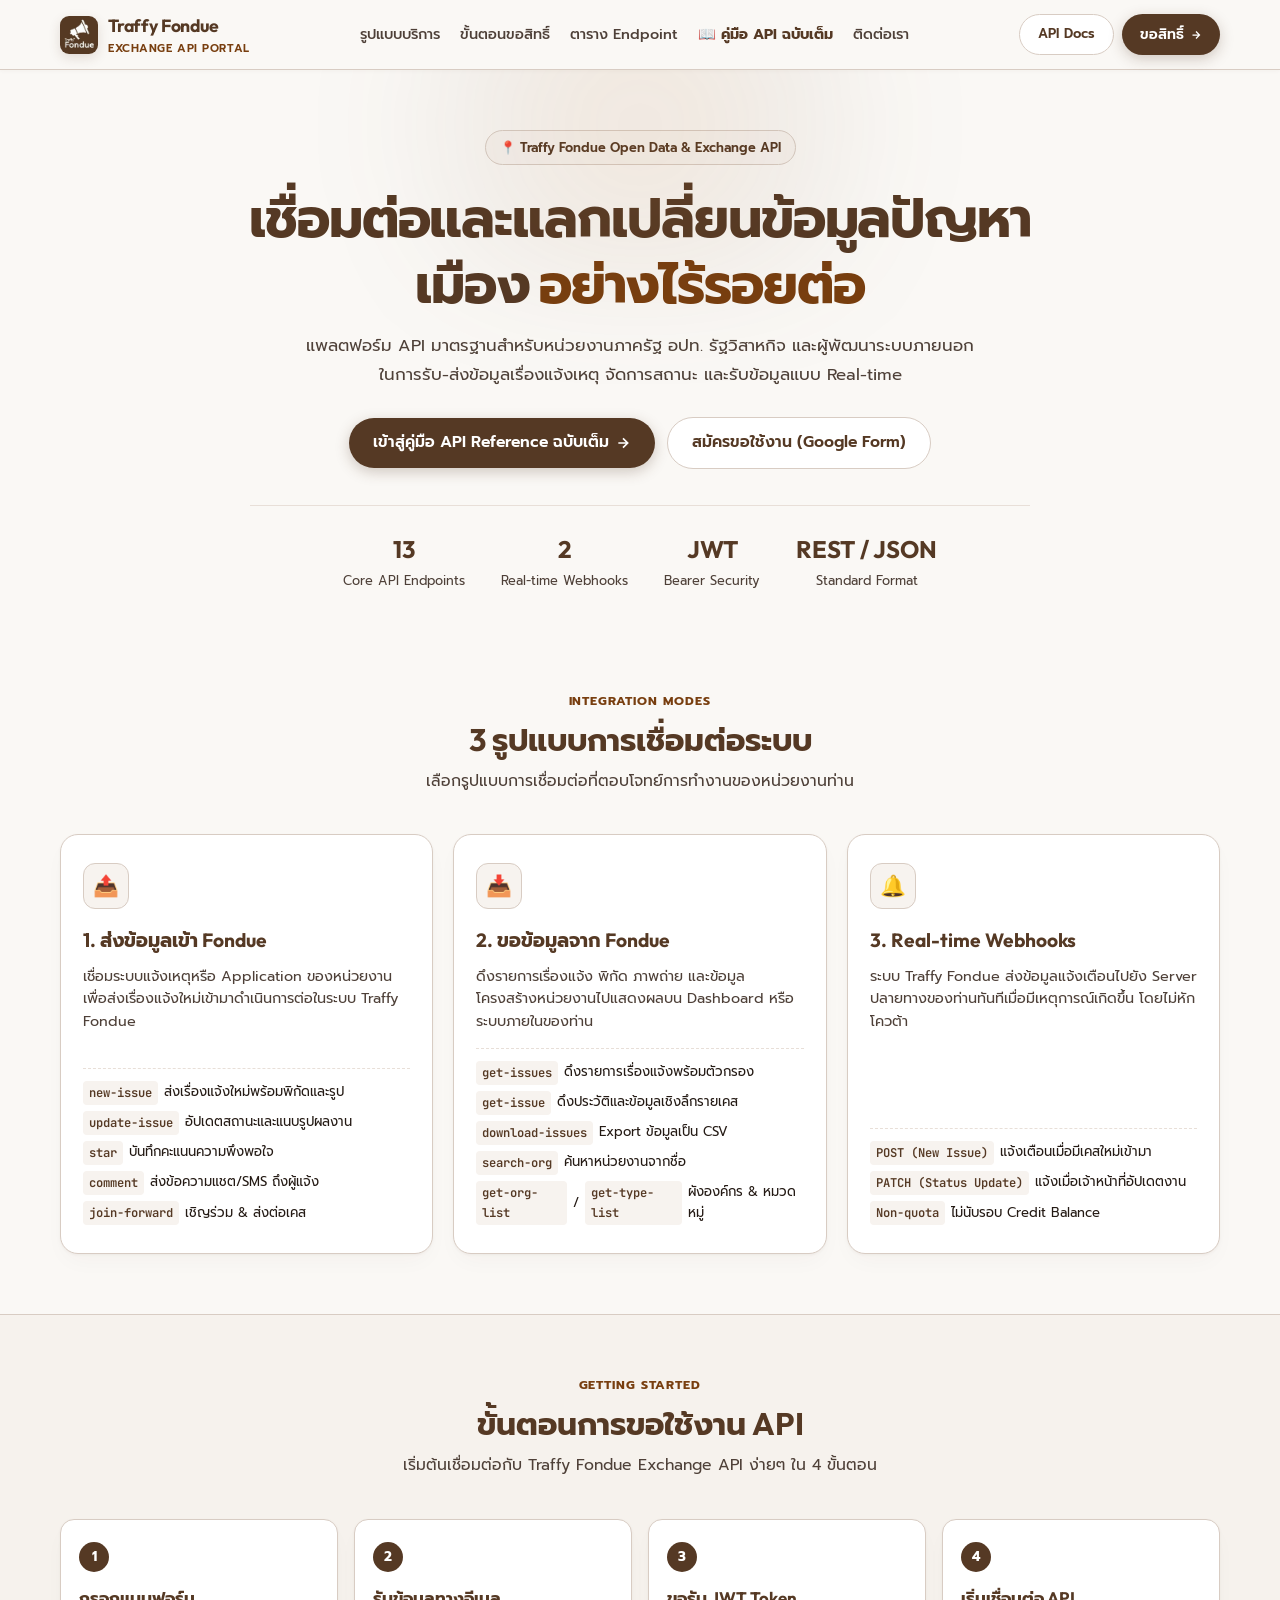
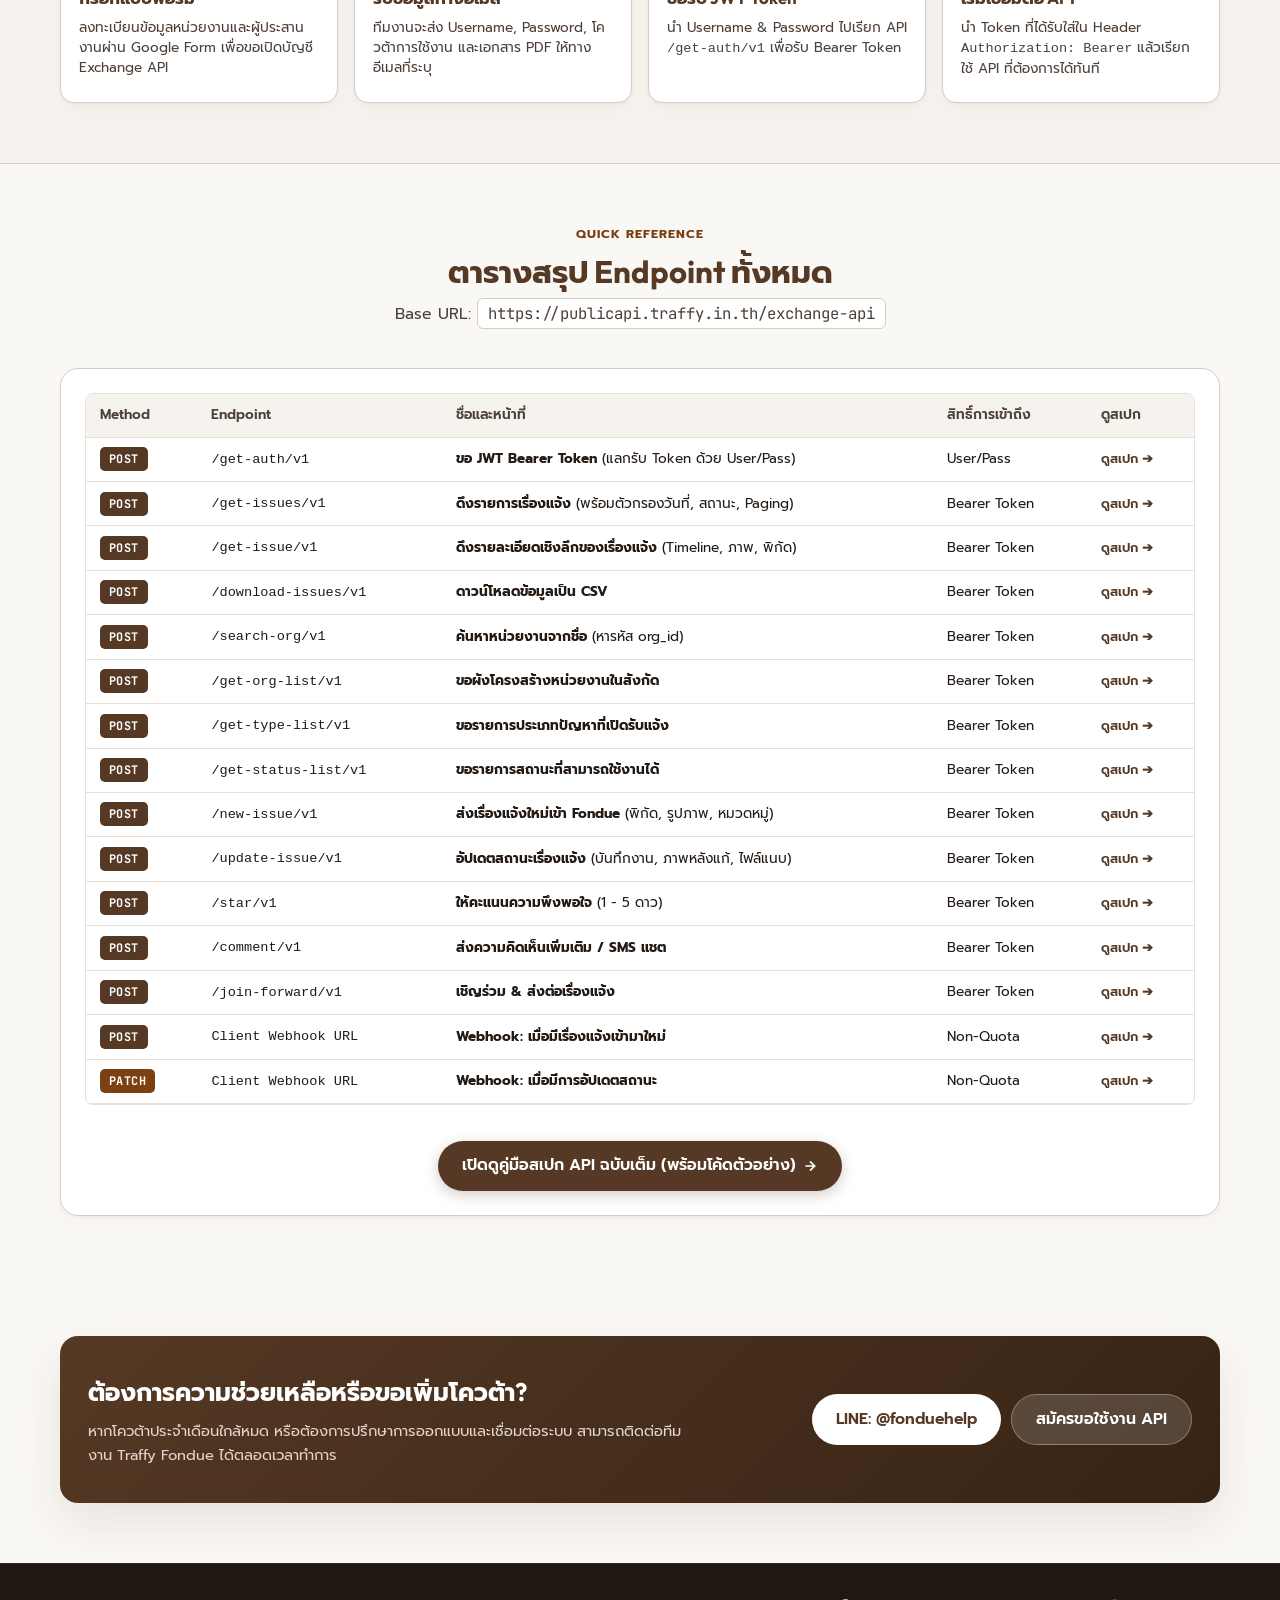
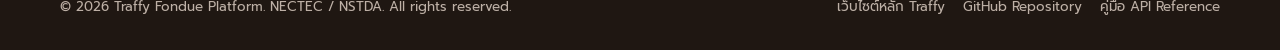
==== commit 9b86969f: "fix(mobile): replace horizontal scrolling table on mobile with sleek summary cards and switch header" ====
--- a/index.html
+++ b/index.html
@@ -11,7 +11,7 @@
 <body>
   <a href="#quick-reference" class="skip-link">ข้ามไปยังเนื้อหาหลัก (Skip to Content)</a>
 
-  <!-- HEADER -->
+  <!-- FIXED STICKY HEADER -->
   <header class="site-header">
     <div class="container nav-wrap">
       <a href="index.html" class="brand-logo" aria-label="Traffy Fondue Exchange API หน้าแรก">
@@ -176,143 +176,373 @@
     </div>
   </section>
 
-  <!-- QUICK REFERENCE TABLE SECTION (COMPACT & CLEAN) -->
+  <!-- QUICK REFERENCE SECTION (RESPONSIVE TABLE + MOBILE CARDS) -->
   <section class="section" id="quick-reference">
     <div class="container">
       <div class="section-header">
         <span class="section-tag">Quick Reference</span>
         <h2 class="section-title">ตารางสรุป Endpoint ทั้งหมด</h2>
-        <p class="section-desc">Base URL: <code style="font-family: var(--font-mono); background: var(--bg-card); padding: 4px 10px; border-radius: 6px; border: 1px solid var(--border);">https://publicapi.traffy.in.th/exchange-api</code></p>
+        <p class="section-desc">Base URL: <code style="font-family: var(--font-mono); background: var(--bg-card); padding: 4px 10px; border-radius: 6px; border: 1px solid var(--border); word-break: break-all;">https://publicapi.traffy.in.th/exchange-api</code></p>
       </div>
 
       <div class="quick-ref-card">
-        <div class="quick-table-wrap">
-          <table class="quick-table">
-            <thead>
-              <tr>
-                <th>Method</th>
-                <th>Endpoint</th>
-                <th>ชื่อและหน้าที่</th>
-                <th>สิทธิ์การเข้าถึง</th>
-                <th>ดูสเปก</th>
-              </tr>
-            </thead>
-            <tbody>
-              <!-- Auth -->
-              <tr>
-                <td><span class="method-badge method-post">POST</span></td>
-                <td><code>/get-auth/v1</code></td>
-                <td><strong>ขอ JWT Bearer Token</strong> (แลกรับ Token ด้วย User/Pass)</td>
-                <td>User/Pass</td>
-                <td><a href="docs.html#get-auth" class="quick-link-btn">ดูรายละเอียด ➔</a></td>
-              </tr>
-              <!-- Query -->
-              <tr>
-                <td><span class="method-badge method-post">POST</span></td>
-                <td><code>/get-issues/v1</code></td>
-                <td><strong>ดึงรายการเรื่องแจ้ง</strong> (พร้อมตัวกรองวันที่, สถานะ, Paging)</td>
-                <td>Bearer Token</td>
-                <td><a href="docs.html#get-issues" class="quick-link-btn">ดูรายละเอียด ➔</a></td>
-              </tr>
-              <tr>
-                <td><span class="method-badge method-post">POST</span></td>
-                <td><code>/get-issue/v1</code></td>
-                <td><strong>ดึงรายละเอียดเชิงลึกของเรื่องแจ้ง</strong> (Timeline, ภาพ, พิกัด)</td>
-                <td>Bearer Token</td>
-                <td><a href="docs.html#get-issue" class="quick-link-btn">ดูรายละเอียด ➔</a></td>
-              </tr>
-              <tr>
-                <td><span class="method-badge method-post">POST</span></td>
-                <td><code>/download-issues/v1</code></td>
-                <td><strong>ดาวน์โหลดข้อมูลเป็น CSV</strong></td>
-                <td>Bearer Token</td>
-                <td><a href="docs.html#download-issues" class="quick-link-btn">ดูรายละเอียด ➔</a></td>
-              </tr>
-              <tr>
-                <td><span class="method-badge method-post">POST</span></td>
-                <td><code>/search-org/v1</code></td>
-                <td><strong>ค้นหาหน่วยงานจากชื่อ</strong> (หารหัส org_id)</td>
-                <td>Bearer Token</td>
-                <td><a href="docs.html#search-org" class="quick-link-btn">ดูรายละเอียด ➔</a></td>
-              </tr>
-              <tr>
-                <td><span class="method-badge method-post">POST</span></td>
-                <td><code>/get-org-list/v1</code></td>
-                <td><strong>ขอผังโครงสร้างหน่วยงานในสังกัด</strong></td>
-                <td>Bearer Token</td>
-                <td><a href="docs.html#get-org-list" class="quick-link-btn">ดูรายละเอียด ➔</a></td>
-              </tr>
-              <tr>
-                <td><span class="method-badge method-post">POST</span></td>
-                <td><code>/get-type-list/v1</code></td>
-                <td><strong>ขอรายการประเภทปัญหาที่เปิดรับแจ้ง</strong></td>
-                <td>Bearer Token</td>
-                <td><a href="docs.html#get-type-list" class="quick-link-btn">ดูรายละเอียด ➔</a></td>
-              </tr>
-              <tr>
-                <td><span class="method-badge method-post">POST</span></td>
-                <td><code>/get-status-list/v1</code></td>
-                <td><strong>ขอรายการสถานะที่สามารถใช้งานได้</strong></td>
-                <td>Bearer Token</td>
-                <td><a href="docs.html#get-status-list" class="quick-link-btn">ดูรายละเอียด ➔</a></td>
-              </tr>
-              <!-- Action -->
-              <tr>
-                <td><span class="method-badge method-post">POST</span></td>
-                <td><code>/new-issue/v1</code></td>
-                <td><strong>ส่งเรื่องแจ้งใหม่เข้า Fondue</strong> (พิกัด, รูปภาพ, หมวดหมู่)</td>
-                <td>Bearer Token</td>
-                <td><a href="docs.html#new-issue" class="quick-link-btn">ดูรายละเอียด ➔</a></td>
-              </tr>
-              <tr>
-                <td><span class="method-badge method-post">POST</span></td>
-                <td><code>/update-issue/v1</code></td>
-                <td><strong>อัปเดตสถานะเรื่องแจ้ง</strong> (บันทึกงาน, ภาพหลังแก้, ไฟล์แนบ)</td>
-                <td>Bearer Token</td>
-                <td><a href="docs.html#update-issue" class="quick-link-btn">ดูรายละเอียด ➔</a></td>
-              </tr>
-              <tr>
-                <td><span class="method-badge method-post">POST</span></td>
-                <td><code>/star/v1</code></td>
-                <td><strong>ให้คะแนนความพึงพอใจ</strong> (1 - 5 ดาว)</td>
-                <td>Bearer Token</td>
-                <td><a href="docs.html#star" class="quick-link-btn">ดูรายละเอียด ➔</a></td>
-              </tr>
-              <tr>
-                <td><span class="method-badge method-post">POST</span></td>
-                <td><code>/comment/v1</code></td>
-                <td><strong>ส่งความคิดเห็นเพิ่มเติม / SMS แชต</strong></td>
-                <td>Bearer Token</td>
-                <td><a href="docs.html#comment" class="quick-link-btn">ดูรายละเอียด ➔</a></td>
-              </tr>
-              <tr>
-                <td><span class="method-badge method-post">POST</span></td>
-                <td><code>/join-forward/v1</code></td>
-                <td><strong>เชิญร่วม & ส่งต่อเรื่องแจ้ง</strong></td>
-                <td>Bearer Token</td>
-                <td><a href="docs.html#join-forward" class="quick-link-btn">ดูรายละเอียด ➔</a></td>
-              </tr>
-              <!-- Webhook -->
-              <tr>
-                <td><span class="method-badge method-post">POST</span></td>
-                <td><code>Client Webhook URL</code></td>
-                <td><strong>Webhook: เมื่อมีเรื่องแจ้งเข้ามาใหม่</strong></td>
-                <td>Non-Quota</td>
-                <td><a href="docs.html#webhook-new-issue" class="quick-link-btn">ดูรายละเอียด ➔</a></td>
-              </tr>
-              <tr>
-                <td><span class="method-badge method-patch">PATCH</span></td>
-                <td><code>Client Webhook URL</code></td>
-                <td><strong>Webhook: เมื่อมีการอัปเดตสถานะ</strong></td>
-                <td>Non-Quota</td>
-                <td><a href="docs.html#webhook-status-update" class="quick-link-btn">ดูรายละเอียด ➔</a></td>
-              </tr>
-            </tbody>
-          </table>
-        </div>
-
-        <div style="text-align: center; padding-top: 10px;">
-          <a href="docs.html" class="btn btn-primary btn-lg">
+        
+        <!-- DESKTOP TABLE VIEW (Visible on Desktop >= 769px) -->
+        <div class="quick-table-desktop">
+          <div class="quick-table-wrap">
+            <table class="quick-table">
+              <thead>
+                <tr>
+                  <th>Method</th>
+                  <th>Endpoint</th>
+                  <th>ชื่อและหน้าที่</th>
+                  <th>สิทธิ์การเข้าถึง</th>
+                  <th>ดูสเปก</th>
+                </tr>
+              </thead>
+              <tbody>
+                <tr>
+                  <td><span class="method-badge method-post">POST</span></td>
+                  <td><code>/get-auth/v1</code></td>
+                  <td><strong>ขอ JWT Bearer Token</strong> (แลกรับ Token ด้วย User/Pass)</td>
+                  <td>User/Pass</td>
+                  <td><a href="docs.html#get-auth" class="quick-link-btn">ดูสเปก ➔</a></td>
+                </tr>
+                <tr>
+                  <td><span class="method-badge method-post">POST</span></td>
+                  <td><code>/get-issues/v1</code></td>
+                  <td><strong>ดึงรายการเรื่องแจ้ง</strong> (พร้อมตัวกรองวันที่, สถานะ, Paging)</td>
+                  <td>Bearer Token</td>
+                  <td><a href="docs.html#get-issues" class="quick-link-btn">ดูสเปก ➔</a></td>
+                </tr>
+                <tr>
+                  <td><span class="method-badge method-post">POST</span></td>
+                  <td><code>/get-issue/v1</code></td>
+                  <td><strong>ดึงรายละเอียดเชิงลึกของเรื่องแจ้ง</strong> (Timeline, ภาพ, พิกัด)</td>
+                  <td>Bearer Token</td>
+                  <td><a href="docs.html#get-issue" class="quick-link-btn">ดูสเปก ➔</a></td>
+                </tr>
+                <tr>
+                  <td><span class="method-badge method-post">POST</span></td>
+                  <td><code>/download-issues/v1</code></td>
+                  <td><strong>ดาวน์โหลดข้อมูลเป็น CSV</strong></td>
+                  <td>Bearer Token</td>
+                  <td><a href="docs.html#download-issues" class="quick-link-btn">ดูสเปก ➔</a></td>
+                </tr>
+                <tr>
+                  <td><span class="method-badge method-post">POST</span></td>
+                  <td><code>/search-org/v1</code></td>
+                  <td><strong>ค้นหาหน่วยงานจากชื่อ</strong> (หารหัส org_id)</td>
+                  <td>Bearer Token</td>
+                  <td><a href="docs.html#search-org" class="quick-link-btn">ดูสเปก ➔</a></td>
+                </tr>
+                <tr>
+                  <td><span class="method-badge method-post">POST</span></td>
+                  <td><code>/get-org-list/v1</code></td>
+                  <td><strong>ขอผังโครงสร้างหน่วยงานในสังกัด</strong></td>
+                  <td>Bearer Token</td>
+                  <td><a href="docs.html#get-org-list" class="quick-link-btn">ดูสเปก ➔</a></td>
+                </tr>
+                <tr>
+                  <td><span class="method-badge method-post">POST</span></td>
+                  <td><code>/get-type-list/v1</code></td>
+                  <td><strong>ขอรายการประเภทปัญหาที่เปิดรับแจ้ง</strong></td>
+                  <td>Bearer Token</td>
+                  <td><a href="docs.html#get-type-list" class="quick-link-btn">ดูสเปก ➔</a></td>
+                </tr>
+                <tr>
+                  <td><span class="method-badge method-post">POST</span></td>
+                  <td><code>/get-status-list/v1</code></td>
+                  <td><strong>ขอรายการสถานะที่สามารถใช้งานได้</strong></td>
+                  <td>Bearer Token</td>
+                  <td><a href="docs.html#get-status-list" class="quick-link-btn">ดูสเปก ➔</a></td>
+                </tr>
+                <tr>
+                  <td><span class="method-badge method-post">POST</span></td>
+                  <td><code>/new-issue/v1</code></td>
+                  <td><strong>ส่งเรื่องแจ้งใหม่เข้า Fondue</strong> (พิกัด, รูปภาพ, หมวดหมู่)</td>
+                  <td>Bearer Token</td>
+                  <td><a href="docs.html#new-issue" class="quick-link-btn">ดูสเปก ➔</a></td>
+                </tr>
+                <tr>
+                  <td><span class="method-badge method-post">POST</span></td>
+                  <td><code>/update-issue/v1</code></td>
+                  <td><strong>อัปเดตสถานะเรื่องแจ้ง</strong> (บันทึกงาน, ภาพหลังแก้, ไฟล์แนบ)</td>
+                  <td>Bearer Token</td>
+                  <td><a href="docs.html#update-issue" class="quick-link-btn">ดูสเปก ➔</a></td>
+                </tr>
+                <tr>
+                  <td><span class="method-badge method-post">POST</span></td>
+                  <td><code>/star/v1</code></td>
+                  <td><strong>ให้คะแนนความพึงพอใจ</strong> (1 - 5 ดาว)</td>
+                  <td>Bearer Token</td>
+                  <td><a href="docs.html#star" class="quick-link-btn">ดูสเปก ➔</a></td>
+                </tr>
+                <tr>
+                  <td><span class="method-badge method-post">POST</span></td>
+                  <td><code>/comment/v1</code></td>
+                  <td><strong>ส่งความคิดเห็นเพิ่มเติม / SMS แชต</strong></td>
+                  <td>Bearer Token</td>
+                  <td><a href="docs.html#comment" class="quick-link-btn">ดูสเปก ➔</a></td>
+                </tr>
+                <tr>
+                  <td><span class="method-badge method-post">POST</span></td>
+                  <td><code>/join-forward/v1</code></td>
+                  <td><strong>เชิญร่วม & ส่งต่อเรื่องแจ้ง</strong></td>
+                  <td>Bearer Token</td>
+                  <td><a href="docs.html#join-forward" class="quick-link-btn">ดูสเปก ➔</a></td>
+                </tr>
+                <tr>
+                  <td><span class="method-badge method-post">POST</span></td>
+                  <td><code>Client Webhook URL</code></td>
+                  <td><strong>Webhook: เมื่อมีเรื่องแจ้งเข้ามาใหม่</strong></td>
+                  <td>Non-Quota</td>
+                  <td><a href="docs.html#webhook-new-issue" class="quick-link-btn">ดูสเปก ➔</a></td>
+                </tr>
+                <tr>
+                  <td><span class="method-badge method-patch">PATCH</span></td>
+                  <td><code>Client Webhook URL</code></td>
+                  <td><strong>Webhook: เมื่อมีการอัปเดตสถานะ</strong></td>
+                  <td>Non-Quota</td>
+                  <td><a href="docs.html#webhook-status-update" class="quick-link-btn">ดูสเปก ➔</a></td>
+                </tr>
+              </tbody>
+            </table>
+          </div>
+        </div>
+
+        <!-- MOBILE SUMMARY CARDS VIEW (Visible on Mobile <= 768px - ZERO HORIZONTAL SCROLL) -->
+        <div class="quick-cards-mobile">
+          
+          <!-- Item 1 -->
+          <div class="quick-summary-item">
+            <div class="quick-item-top">
+              <span class="method-badge method-post">POST</span>
+              <code class="quick-item-path">/get-auth/v1</code>
+              <span class="quick-item-auth">User/Pass</span>
+            </div>
+            <div class="quick-item-title">1. ขอ JWT Bearer Token</div>
+            <p class="quick-item-desc">แลกรับ Token ด้วย Username และ Password สำหรับใช้ยืนยันตัวตนใน API อื่นๆ</p>
+            <a href="docs.html#get-auth" class="btn btn-secondary btn-sm quick-item-btn">
+              <span>ดูสเปก API & โค้ดตัวอย่าง</span>
+              <svg width="12" height="12" viewBox="0 0 24 24" fill="none" stroke="currentColor" stroke-width="2.5"><path d="M5 12h14M12 5l7 7-7 7"/></svg>
+            </a>
+          </div>
+
+          <!-- Item 2 -->
+          <div class="quick-summary-item">
+            <div class="quick-item-top">
+              <span class="method-badge method-post">POST</span>
+              <code class="quick-item-path">/get-issues/v1</code>
+              <span class="quick-item-auth">Bearer Token</span>
+            </div>
+            <div class="quick-item-title">2. ขอรายการเรื่องแจ้ง</div>
+            <p class="quick-item-desc">ดึงรายการเรื่องแจ้งที่หน่วยงานได้รับ พร้อมตัวกรองวันที่, สถานะ, และ Pagination</p>
+            <a href="docs.html#get-issues" class="btn btn-secondary btn-sm quick-item-btn">
+              <span>ดูสเปก API & โค้ดตัวอย่าง</span>
+              <svg width="12" height="12" viewBox="0 0 24 24" fill="none" stroke="currentColor" stroke-width="2.5"><path d="M5 12h14M12 5l7 7-7 7"/></svg>
+            </a>
+          </div>
+
+          <!-- Item 3 -->
+          <div class="quick-summary-item">
+            <div class="quick-item-top">
+              <span class="method-badge method-post">POST</span>
+              <code class="quick-item-path">/get-issue/v1</code>
+              <span class="quick-item-auth">Bearer Token</span>
+            </div>
+            <div class="quick-item-title">3. ขอรายละเอียดรายเคส</div>
+            <p class="quick-item-desc">ดึงรายละเอียดเชิงลึก ประวัติ Timeline พิกัด GPS รูปภาพ ของเรื่องแจ้งรายเคส</p>
+            <a href="docs.html#get-issue" class="btn btn-secondary btn-sm quick-item-btn">
+              <span>ดูสเปก API & โค้ดตัวอย่าง</span>
+              <svg width="12" height="12" viewBox="0 0 24 24" fill="none" stroke="currentColor" stroke-width="2.5"><path d="M5 12h14M12 5l7 7-7 7"/></svg>
+            </a>
+          </div>
+
+          <!-- Item 4 -->
+          <div class="quick-summary-item">
+            <div class="quick-item-top">
+              <span class="method-badge method-post">POST</span>
+              <code class="quick-item-path">/download-issues/v1</code>
+              <span class="quick-item-auth">Bearer Token</span>
+            </div>
+            <div class="quick-item-title">4. ดาวน์โหลดข้อมูลเป็น CSV</div>
+            <p class="quick-item-desc">ส่งออกข้อมูลเรื่องแจ้งของหน่วยงานออกมาเป็นไฟล์ CSV ตามช่วงเวลาที่กำหนด</p>
+            <a href="docs.html#download-issues" class="btn btn-secondary btn-sm quick-item-btn">
+              <span>ดูสเปก API & โค้ดตัวอย่าง</span>
+              <svg width="12" height="12" viewBox="0 0 24 24" fill="none" stroke="currentColor" stroke-width="2.5"><path d="M5 12h14M12 5l7 7-7 7"/></svg>
+            </a>
+          </div>
+
+          <!-- Item 5 -->
+          <div class="quick-summary-item">
+            <div class="quick-item-top">
+              <span class="method-badge method-post">POST</span>
+              <code class="quick-item-path">/search-org/v1</code>
+              <span class="quick-item-auth">Bearer Token</span>
+            </div>
+            <div class="quick-item-title">5. ค้นหาหน่วยงานจากชื่อ</div>
+            <p class="quick-item-desc">ค้นหารหัสหน่วยงาน (org_id) และชื่อหน่วยงานจากคำค้นหา</p>
+            <a href="docs.html#search-org" class="btn btn-secondary btn-sm quick-item-btn">
+              <span>ดูสเปก API & โค้ดตัวอย่าง</span>
+              <svg width="12" height="12" viewBox="0 0 24 24" fill="none" stroke="currentColor" stroke-width="2.5"><path d="M5 12h14M12 5l7 7-7 7"/></svg>
+            </a>
+          </div>
+
+          <!-- Item 6 -->
+          <div class="quick-summary-item">
+            <div class="quick-item-top">
+              <span class="method-badge method-post">POST</span>
+              <code class="quick-item-path">/get-org-list/v1</code>
+              <span class="quick-item-auth">Bearer Token</span>
+            </div>
+            <div class="quick-item-title">6. ขอผังโครงสร้างหน่วยงานในสังกัด</div>
+            <p class="quick-item-desc">ดึงผังโครงสร้างรายชื่อหน่วยงานย่อยทั้งหมดภายใต้การกำกับดูแล</p>
+            <a href="docs.html#get-org-list" class="btn btn-secondary btn-sm quick-item-btn">
+              <span>ดูสเปก API & โค้ดตัวอย่าง</span>
+              <svg width="12" height="12" viewBox="0 0 24 24" fill="none" stroke="currentColor" stroke-width="2.5"><path d="M5 12h14M12 5l7 7-7 7"/></svg>
+            </a>
+          </div>
+
+          <!-- Item 7 -->
+          <div class="quick-summary-item">
+            <div class="quick-item-top">
+              <span class="method-badge method-post">POST</span>
+              <code class="quick-item-path">/get-type-list/v1</code>
+              <span class="quick-item-auth">Bearer Token</span>
+            </div>
+            <div class="quick-item-title">7. ขอรายการประเภทปัญหา</div>
+            <p class="quick-item-desc">ดึง Master Data รายการประเภทปัญหาและหมวดหมู่ที่เปิดรับแจ้ง</p>
+            <a href="docs.html#get-type-list" class="btn btn-secondary btn-sm quick-item-btn">
+              <span>ดูสเปก API & โค้ดตัวอย่าง</span>
+              <svg width="12" height="12" viewBox="0 0 24 24" fill="none" stroke="currentColor" stroke-width="2.5"><path d="M5 12h14M12 5l7 7-7 7"/></svg>
+            </a>
+          </div>
+
+          <!-- Item 8 -->
+          <div class="quick-summary-item">
+            <div class="quick-item-top">
+              <span class="method-badge method-post">POST</span>
+              <code class="quick-item-path">/get-status-list/v1</code>
+              <span class="quick-item-auth">Bearer Token</span>
+            </div>
+            <div class="quick-item-title">8. ขอรายการสถานะที่ใช้งานได้</div>
+            <p class="quick-item-desc">ดึงรายการสถานะของเรื่องแจ้งที่เป็นไปได้ในระบบ</p>
+            <a href="docs.html#get-status-list" class="btn btn-secondary btn-sm quick-item-btn">
+              <span>ดูสเปก API & โค้ดตัวอย่าง</span>
+              <svg width="12" height="12" viewBox="0 0 24 24" fill="none" stroke="currentColor" stroke-width="2.5"><path d="M5 12h14M12 5l7 7-7 7"/></svg>
+            </a>
+          </div>
+
+          <!-- Item 9 -->
+          <div class="quick-summary-item">
+            <div class="quick-item-top">
+              <span class="method-badge method-post">POST</span>
+              <code class="quick-item-path">/new-issue/v1</code>
+              <span class="quick-item-auth">Bearer Token</span>
+            </div>
+            <div class="quick-item-title">9. ส่งเรื่องแจ้งใหม่เข้า Fondue</div>
+            <p class="quick-item-desc">ส่งเรื่องแจ้งใหม่เข้าสู่ระบบ พร้อมพิกัด GPS รูปภาพ และที่อยู่</p>
+            <a href="docs.html#new-issue" class="btn btn-secondary btn-sm quick-item-btn">
+              <span>ดูสเปก API & โค้ดตัวอย่าง</span>
+              <svg width="12" height="12" viewBox="0 0 24 24" fill="none" stroke="currentColor" stroke-width="2.5"><path d="M5 12h14M12 5l7 7-7 7"/></svg>
+            </a>
+          </div>
+
+          <!-- Item 10 -->
+          <div class="quick-summary-item">
+            <div class="quick-item-top">
+              <span class="method-badge method-post">POST</span>
+              <code class="quick-item-path">/update-issue/v1</code>
+              <span class="quick-item-auth">Bearer Token</span>
+            </div>
+            <div class="quick-item-title">10. อัปเดตสถานะเรื่องแจ้ง</div>
+            <p class="quick-item-desc">ปรับปรุงสถานะการดำเนินงาน พร้อมแนบรูปผลงานหรือไฟล์เอกสาร</p>
+            <a href="docs.html#update-issue" class="btn btn-secondary btn-sm quick-item-btn">
+              <span>ดูสเปก API & โค้ดตัวอย่าง</span>
+              <svg width="12" height="12" viewBox="0 0 24 24" fill="none" stroke="currentColor" stroke-width="2.5"><path d="M5 12h14M12 5l7 7-7 7"/></svg>
+            </a>
+          </div>
+
+          <!-- Item 11 -->
+          <div class="quick-summary-item">
+            <div class="quick-item-top">
+              <span class="method-badge method-post">POST</span>
+              <code class="quick-item-path">/star/v1</code>
+              <span class="quick-item-auth">Bearer Token</span>
+            </div>
+            <div class="quick-item-title">11. ประเมินความพึงพอใจ (ดาว)</div>
+            <p class="quick-item-desc">บันทึกคะแนนดาวความพึงพอใจ (1 ถึง 5 ดาว) หลังแก้ไขปัญหาเสร็จสิ้น</p>
+            <a href="docs.html#star" class="btn btn-secondary btn-sm quick-item-btn">
+              <span>ดูสเปก API & โค้ดตัวอย่าง</span>
+              <svg width="12" height="12" viewBox="0 0 24 24" fill="none" stroke="currentColor" stroke-width="2.5"><path d="M5 12h14M12 5l7 7-7 7"/></svg>
+            </a>
+          </div>
+
+          <!-- Item 12 -->
+          <div class="quick-summary-item">
+            <div class="quick-item-top">
+              <span class="method-badge method-post">POST</span>
+              <code class="quick-item-path">/comment/v1</code>
+              <span class="quick-item-auth">Bearer Token</span>
+            </div>
+            <div class="quick-item-title">12. ส่งความเห็น / SMS แชต</div>
+            <p class="quick-item-desc">ส่งความคิดเห็นหลังการประเมิน หรือส่งข้อความ Chat ถึงผู้แจ้งผ่าน SMS</p>
+            <a href="docs.html#comment" class="btn btn-secondary btn-sm quick-item-btn">
+              <span>ดูสเปก API & โค้ดตัวอย่าง</span>
+              <svg width="12" height="12" viewBox="0 0 24 24" fill="none" stroke="currentColor" stroke-width="2.5"><path d="M5 12h14M12 5l7 7-7 7"/></svg>
+            </a>
+          </div>
+
+          <!-- Item 13 -->
+          <div class="quick-summary-item">
+            <div class="quick-item-top">
+              <span class="method-badge method-post">POST</span>
+              <code class="quick-item-path">/join-forward/v1</code>
+              <span class="quick-item-auth">Bearer Token</span>
+            </div>
+            <div class="quick-item-title">13. เชิญร่วม & ส่งต่อเรื่องแจ้ง</div>
+            <p class="quick-item-desc">เชิญหน่วยงานร่วมรับผิดชอบ หรือส่งต่อเรื่องแจ้งไปยังหน่วยงานปลายทาง</p>
+            <a href="docs.html#join-forward" class="btn btn-secondary btn-sm quick-item-btn">
+              <span>ดูสเปก API & โค้ดตัวอย่าง</span>
+              <svg width="12" height="12" viewBox="0 0 24 24" fill="none" stroke="currentColor" stroke-width="2.5"><path d="M5 12h14M12 5l7 7-7 7"/></svg>
+            </a>
+          </div>
+
+          <!-- Item 14 -->
+          <div class="quick-summary-item">
+            <div class="quick-item-top">
+              <span class="method-badge method-post">POST</span>
+              <code class="quick-item-path">Client Webhook</code>
+              <span class="quick-item-auth" style="background: #E8F5E9; color: #2E7D32;">Non-Quota</span>
+            </div>
+            <div class="quick-item-title">14. Webhook: เมื่อมีเคสใหม่</div>
+            <p class="quick-item-desc">Fondue ยิงข้อมูลเคสใหม่ พิกัด GPS รูปภาพ ไปยัง Server ของท่านทันที</p>
+            <a href="docs.html#webhook-new-issue" class="btn btn-secondary btn-sm quick-item-btn">
+              <span>ดูสเปก API & โค้ดตัวอย่าง</span>
+              <svg width="12" height="12" viewBox="0 0 24 24" fill="none" stroke="currentColor" stroke-width="2.5"><path d="M5 12h14M12 5l7 7-7 7"/></svg>
+            </a>
+          </div>
+
+          <!-- Item 15 -->
+          <div class="quick-summary-item">
+            <div class="quick-item-top">
+              <span class="method-badge method-patch">PATCH</span>
+              <code class="quick-item-path">Client Webhook</code>
+              <span class="quick-item-auth" style="background: #E8F5E9; color: #2E7D32;">Non-Quota</span>
+            </div>
+            <div class="quick-item-title">15. Webhook: เมื่ออัปเดตสถานะ</div>
+            <p class="quick-item-desc">Fondue ยิงข้อมูลการเปลี่ยนสถานะและภาพผลงาน ไปยัง Server ของท่านทันที</p>
+            <a href="docs.html#webhook-status-update" class="btn btn-secondary btn-sm quick-item-btn">
+              <span>ดูสเปก API & โค้ดตัวอย่าง</span>
+              <svg width="12" height="12" viewBox="0 0 24 24" fill="none" stroke="currentColor" stroke-width="2.5"><path d="M5 12h14M12 5l7 7-7 7"/></svg>
+            </a>
+          </div>
+
+        </div>
+
+        <div style="text-align: center; padding-top: 16px;">
+          <a href="docs.html" class="btn btn-primary btn-lg" style="width: auto;">
             <span>เปิดดูคู่มือสเปก API ฉบับเต็ม (พร้อมโค้ดตัวอย่าง)</span>
             <svg aria-hidden="true" focusable="false" width="16" height="16" viewBox="0 0 24 24" fill="none" stroke="currentColor" stroke-width="2.5"><path d="M5 12h14M12 5l7 7-7 7"/></svg>
           </a>
--- a/css/style.css
+++ b/css/style.css
@@ -28,7 +28,7 @@
   
   --radius-sm: 8px;
   --radius-md: 14px;
-  --radius-lg: 20px;
+  --radius-lg: 18px;
   --radius-full: 9999px;
   
   --shadow-sm: 0 2px 8px rgba(85, 57, 36, 0.04);
@@ -36,8 +36,8 @@
   --shadow-lg: 0 20px 50px rgba(85, 57, 36, 0.11);
   --shadow-card: 0 1px 3px rgba(85, 57, 36, 0.05), 0 10px 24px -6px rgba(85, 57, 36, 0.04);
   
-  --container-max: 1240px;
-  --header-height: 64px;
+  --container-max: 1200px;
+  --header-height: 70px;
 }
 
 /* Accessibility Skip Link */
@@ -50,7 +50,7 @@
   padding: 12px 20px;
   border-radius: var(--radius-sm);
   font-weight: 700;
-  z-index: 9999;
+  z-index: 99999;
   transition: top 0.2s ease;
   box-shadow: 0 4px 14px rgba(0, 0, 0, 0.3);
 }
@@ -61,7 +61,7 @@
   outline-offset: 2px;
 }
 
-/* Screen Reader Only Utility */
+/* Screen Reader Utility */
 .sr-only {
   position: absolute;
   width: 1px;
@@ -74,7 +74,7 @@
   border: 0;
 }
 
-/* Accessible Focus States */
+/* Focus States */
 :focus-visible {
   outline: 3px solid var(--brand);
   outline-offset: 3px;
@@ -87,11 +87,10 @@
   padding: 0;
 }
 
+/* HTML & Body: NEVER use overflow-x: hidden here as it breaks position: sticky! */
 html {
   scroll-behavior: smooth;
   font-size: 16px;
-  overflow-x: hidden;
-  width: 100%;
 }
 
 body {
@@ -101,8 +100,6 @@
   line-height: 1.65;
   -webkit-font-smoothing: antialiased;
   -moz-osx-font-smoothing: grayscale;
-  overflow-x: hidden;
-  width: 100%;
 }
 
 a {
@@ -127,26 +124,33 @@
 .container {
   max-width: var(--container-max);
   margin: 0 auto;
-  padding: 0 24px;
-  width: 100%;
+  padding: 0 20px;
+  width: 100%;
+  box-sizing: border-box;
 }
 
 /* =========================================
-   HEADER / NAVBAR
+   STICKY HEADER (WORKS 100% RELIABLY)
 ========================================= */
 .site-header {
-  position: sticky;
+  position: fixed;
   top: 0;
-  z-index: 1000;
-  background: rgba(250, 248, 245, 0.95);
+  left: 0;
+  right: 0;
+  z-index: 99999;
+  background: rgba(250, 248, 245, 0.96);
   backdrop-filter: blur(16px);
   -webkit-backdrop-filter: blur(16px);
   border-bottom: 1px solid var(--border);
   height: var(--header-height);
   display: flex;
   align-items: center;
-  transition: all 0.2s ease;
-  width: 100%;
+  width: 100%;
+  box-shadow: 0 1px 4px rgba(85, 57, 36, 0.04);
+}
+
+body {
+  padding-top: var(--header-height);
 }
 
 .nav-wrap {
@@ -154,20 +158,21 @@
   align-items: center;
   justify-content: space-between;
   width: 100%;
-  gap: 12px;
+  gap: 10px;
 }
 
 .brand-logo {
   display: flex;
   align-items: center;
-  gap: 12px;
+  gap: 10px;
   flex-shrink: 0;
+  min-width: 0;
 }
 
 .brand-logo img {
-  width: 42px;
-  height: 42px;
-  border-radius: 10px;
+  width: 38px;
+  height: 38px;
+  border-radius: 9px;
   object-fit: cover;
   box-shadow: 0 4px 12px rgba(85, 57, 36, 0.15);
   flex-shrink: 0;
@@ -176,11 +181,12 @@
 .brand-text {
   display: flex;
   flex-direction: column;
+  min-width: 0;
 }
 
 .brand-title {
   font-family: var(--font-heading);
-  font-size: 1.15rem;
+  font-size: 1.1rem;
   font-weight: 700;
   color: var(--brand);
   letter-spacing: -0.01em;
@@ -188,7 +194,7 @@
 }
 
 .brand-badge {
-  font-size: 0.72rem;
+  font-size: 0.7rem;
   font-weight: 600;
   color: var(--brand-accent);
   letter-spacing: 0.05em;
@@ -199,12 +205,12 @@
 .nav-links {
   display: flex;
   align-items: center;
-  gap: 24px;
+  gap: 20px;
   list-style: none;
 }
 
 .nav-link {
-  font-size: 0.92rem;
+  font-size: 0.9rem;
   font-weight: 500;
   color: var(--text-muted);
 }
@@ -216,7 +222,7 @@
 .header-actions {
   display: flex;
   align-items: center;
-  gap: 10px;
+  gap: 8px;
   flex-shrink: 0;
 }
 
@@ -227,14 +233,14 @@
   display: inline-flex;
   align-items: center;
   justify-content: center;
-  gap: 8px;
-  font-size: 0.9rem;
+  gap: 6px;
+  font-size: 0.88rem;
   font-weight: 600;
-  padding: 10px 20px;
+  padding: 9px 18px;
   border-radius: var(--radius-full);
-  transition: all 0.25s cubic-bezier(0.16, 1, 0.3, 1);
+  transition: all 0.25s ease;
   white-space: nowrap;
-  min-height: 44px;
+  min-height: 40px;
   touch-action: manipulation;
 }
 
@@ -247,7 +253,6 @@
 .btn-primary:hover {
   background-color: var(--brand-hover);
   transform: translateY(-2px);
-  box-shadow: 0 6px 20px rgba(85, 57, 36, 0.32);
 }
 
 .btn-secondary {
@@ -263,21 +268,21 @@
 }
 
 .btn-sm {
-  padding: 8px 16px;
-  font-size: 0.82rem;
-  min-height: 38px;
+  padding: 6px 14px;
+  font-size: 0.8rem;
+  min-height: 34px;
 }
 
 .btn-lg {
-  padding: 14px 28px;
-  font-size: 1.02rem;
+  padding: 12px 24px;
+  font-size: 0.98rem;
 }
 
 /* =========================================
    HERO SECTION (LANDING)
 ========================================= */
 .hero-section {
-  padding: 70px 0 50px;
+  padding: 60px 0 40px;
   text-align: center;
   position: relative;
   overflow: hidden;
@@ -300,26 +305,25 @@
   display: inline-flex;
   align-items: center;
   gap: 8px;
-  padding: 6px 16px;
+  padding: 6px 14px;
   background-color: var(--brand-subtle);
   border: 1px solid var(--brand-border);
   border-radius: var(--radius-full);
-  font-size: 0.82rem;
+  font-size: 0.8rem;
   font-weight: 600;
   color: var(--brand);
-  margin-bottom: 24px;
+  margin-bottom: 20px;
   max-width: 95%;
-  word-break: break-word;
 }
 
 .hero-title {
   font-family: var(--font-heading);
-  font-size: clamp(2rem, 4.5vw, 3.6rem);
+  font-size: clamp(1.9rem, 4.2vw, 3.4rem);
   font-weight: 700;
   line-height: 1.22;
   color: var(--brand);
   max-width: 860px;
-  margin: 0 auto 20px;
+  margin: 0 auto 16px;
   letter-spacing: -0.02em;
   word-break: break-word;
 }
@@ -329,11 +333,10 @@
 }
 
 .hero-desc {
-  font-size: 1.1rem;
+  font-size: 1.05rem;
   color: var(--text-muted);
   max-width: 680px;
-  margin: 0 auto 32px;
-  font-weight: 400;
+  margin: 0 auto 28px;
   line-height: 1.7;
 }
 
@@ -341,17 +344,17 @@
   display: flex;
   align-items: center;
   justify-content: center;
-  gap: 14px;
+  gap: 12px;
   flex-wrap: wrap;
-  margin-bottom: 40px;
+  margin-bottom: 36px;
 }
 
 .hero-stats {
   display: flex;
   align-items: center;
   justify-content: center;
-  gap: 40px;
-  padding-top: 28px;
+  gap: 36px;
+  padding-top: 24px;
   border-top: 1px solid var(--border-light);
   max-width: 780px;
   margin: 0 auto;
@@ -366,13 +369,13 @@
 
 .stat-num {
   font-family: var(--font-heading);
-  font-size: 1.6rem;
+  font-size: 1.5rem;
   font-weight: 700;
   color: var(--brand);
 }
 
 .stat-label {
-  font-size: 0.82rem;
+  font-size: 0.8rem;
   color: var(--text-muted);
 }
 
@@ -380,38 +383,38 @@
    SECTIONS
 ========================================= */
 .section {
-  padding: 70px 0;
+  padding: 60px 0;
   position: relative;
 }
 
 .section-header {
   text-align: center;
   max-width: 680px;
-  margin: 0 auto 48px;
+  margin: 0 auto 40px;
 }
 
 .section-tag {
-  font-size: 0.8rem;
+  font-size: 0.78rem;
   font-weight: 700;
   text-transform: uppercase;
   letter-spacing: 0.08em;
   color: var(--brand-accent);
-  margin-bottom: 10px;
+  margin-bottom: 8px;
   display: block;
 }
 
 .section-title {
   font-family: var(--font-heading);
-  font-size: 2.1rem;
+  font-size: 1.95rem;
   font-weight: 700;
   color: var(--brand);
   line-height: 1.25;
-  margin-bottom: 12px;
+  margin-bottom: 10px;
   word-break: break-word;
 }
 
 .section-desc {
-  font-size: 1.02rem;
+  font-size: 0.98rem;
   color: var(--text-muted);
 }
 
@@ -420,78 +423,77 @@
 ========================================= */
 .modes-grid {
   display: grid;
-  grid-template-columns: repeat(auto-fit, minmax(300px, 1fr));
-  gap: 24px;
+  grid-template-columns: repeat(auto-fit, minmax(280px, 1fr));
+  gap: 20px;
 }
 
 .mode-card {
   background: var(--bg-card);
   border: 1px solid var(--border);
   border-radius: var(--radius-lg);
-  padding: 32px 26px;
+  padding: 28px 22px;
   display: flex;
   flex-direction: column;
   box-shadow: var(--shadow-card);
-  transition: all 0.3s ease;
+  transition: all 0.25s ease;
 }
 
 .mode-card:hover {
-  transform: translateY(-5px);
-  box-shadow: var(--shadow-md);
+  transform: translateY(-4px);
   border-color: var(--brand-border);
 }
 
 .mode-icon-wrap {
-  width: 50px;
-  height: 50px;
-  border-radius: 14px;
+  width: 46px;
+  height: 46px;
+  border-radius: 12px;
   background-color: var(--brand-subtle);
   color: var(--brand);
   display: flex;
   align-items: center;
   justify-content: center;
-  font-size: 1.4rem;
-  margin-bottom: 20px;
+  font-size: 1.3rem;
+  margin-bottom: 16px;
   border: 1px solid var(--brand-border);
   flex-shrink: 0;
 }
 
 .mode-title {
   font-family: var(--font-heading);
-  font-size: 1.3rem;
-  font-weight: 700;
-  color: var(--brand);
-  margin-bottom: 10px;
+  font-size: 1.2rem;
+  font-weight: 700;
+  color: var(--brand);
+  margin-bottom: 8px;
 }
 
 .mode-desc {
-  font-size: 0.92rem;
+  font-size: 0.9rem;
   color: var(--text-muted);
-  margin-bottom: 18px;
-  line-height: 1.6;
+  margin-bottom: 16px;
+  line-height: 1.55;
 }
 
 .mode-list {
   list-style: none;
   margin-top: auto;
   border-top: 1px dashed var(--border-light);
-  padding-top: 14px;
+  padding-top: 12px;
   display: flex;
   flex-direction: column;
-  gap: 8px;
+  gap: 6px;
 }
 
 .mode-list-item {
-  font-size: 0.85rem;
+  font-size: 0.82rem;
   color: var(--text-main);
   display: flex;
   align-items: center;
-  gap: 8px;
+  gap: 6px;
 }
 
 .mode-list-item code {
   font-family: var(--font-mono);
-  font-size: 0.78rem;
+  font-size: 0.76rem;
   background: var(--brand-subtle);
   padding: 2px 6px;
   border-radius: 4px;
@@ -501,50 +503,44 @@
 
 .onboarding-steps {
   display: grid;
-  grid-template-columns: repeat(auto-fit, minmax(220px, 1fr));
-  gap: 20px;
+  grid-template-columns: repeat(auto-fit, minmax(200px, 1fr));
+  gap: 16px;
 }
 
 .step-card {
   background: var(--bg-card);
   border: 1px solid var(--border);
   border-radius: var(--radius-md);
-  padding: 26px 20px;
+  padding: 22px 18px;
   box-shadow: var(--shadow-card);
-  transition: all 0.25s ease;
-}
-
-.step-card:hover {
-  border-color: var(--brand);
-  transform: translateY(-4px);
 }
 
 .step-badge {
   display: inline-flex;
   align-items: center;
   justify-content: center;
-  width: 32px;
-  height: 32px;
+  width: 30px;
+  height: 30px;
   border-radius: 50%;
   background-color: var(--brand);
   color: #FFFFFF;
-  font-size: 0.88rem;
-  font-weight: 700;
-  margin-bottom: 14px;
+  font-size: 0.85rem;
+  font-weight: 700;
+  margin-bottom: 12px;
 }
 
 .step-title {
   font-family: var(--font-heading);
-  font-size: 1.1rem;
-  font-weight: 700;
-  color: var(--brand);
-  margin-bottom: 8px;
+  font-size: 1.05rem;
+  font-weight: 700;
+  color: var(--brand);
+  margin-bottom: 6px;
 }
 
 .step-desc {
-  font-size: 0.88rem;
+  font-size: 0.85rem;
   color: var(--text-muted);
-  line-height: 1.55;
+  line-height: 1.5;
 }
 
 /* =========================================
@@ -554,28 +550,32 @@
   background: var(--bg-card);
   border: 1px solid var(--border);
   border-radius: var(--radius-lg);
-  padding: 30px;
+  padding: 24px;
   box-shadow: var(--shadow-card);
+  width: 100%;
+  box-sizing: border-box;
 }
 
 .quick-table-wrap {
   overflow-x: auto;
   border: 1px solid var(--border-light);
   border-radius: var(--radius-sm);
-  margin-bottom: 24px;
+  margin-bottom: 20px;
   -webkit-overflow-scrolling: touch;
+  width: 100%;
+  box-sizing: border-box;
 }
 
 .quick-table {
   width: 100%;
   border-collapse: collapse;
-  font-size: 0.88rem;
+  font-size: 0.85rem;
   text-align: left;
 }
 
 .quick-table th {
   background: var(--bg-card-alt);
-  padding: 12px 16px;
+  padding: 10px 14px;
   font-weight: 600;
   color: var(--text-muted);
   border-bottom: 1px solid var(--border-light);
@@ -583,42 +583,39 @@
 }
 
 .quick-table td {
-  padding: 12px 16px;
+  padding: 10px 14px;
   border-bottom: 1px solid var(--border-light);
   color: var(--text-main);
   vertical-align: middle;
 }
 
-.quick-table tr:hover td {
-  background: var(--brand-subtle);
-}
-
 .quick-link-btn {
-  font-size: 0.82rem;
+  font-size: 0.8rem;
   font-weight: 600;
   color: var(--brand);
   display: inline-flex;
   align-items: center;
   gap: 4px;
-}
-
-.quick-link-btn:hover {
-  color: var(--brand-hover);
-  text-decoration: underline;
 }
 
 /* =========================================
    DEDICATED DOCS PORTAL (docs.html)
 ========================================= */
 .docs-wrapper {
-  padding: 32px 24px 80px;
+  padding: 24px 20px 60px;
+  width: 100%;
+  max-width: var(--container-max);
+  margin: 0 auto;
+  box-sizing: border-box;
 }
 
 .docs-layout {
   display: grid;
-  grid-template-columns: 280px 1fr;
-  gap: 36px;
+  grid-template-columns: 260px minmax(0, 1fr); /* minmax(0, 1fr) is critical to prevent blowout */
+  gap: 28px;
   align-items: start;
+  width: 100%;
+  box-sizing: border-box;
 }
 
 /* Mobile Quick Jump Bar */
@@ -628,12 +625,12 @@
 
 .mobile-endpoint-select {
   width: 100%;
-  padding: 10px 14px;
-  border-radius: var(--radius-md);
+  padding: 9px 12px;
+  border-radius: var(--radius-sm);
   border: 1px solid var(--border);
   background: var(--bg-card);
   font-family: inherit;
-  font-size: 0.88rem;
+  font-size: 0.85rem;
   font-weight: 600;
   color: var(--brand);
   outline: none;
@@ -641,60 +638,61 @@
 
 /* Sticky Sidebar */
 .docs-sidebar {
+  position: -webkit-sticky;
   position: sticky;
-  top: calc(var(--header-height) + 20px);
-  max-height: calc(100vh - var(--header-height) - 40px);
+  top: calc(var(--header-height) + 16px);
+  max-height: calc(100vh - var(--header-height) - 32px);
   overflow-y: auto;
   background: var(--bg-card);
   border: 1px solid var(--border);
-  border-radius: var(--radius-lg);
-  padding: 20px 16px;
+  border-radius: var(--radius-md);
+  padding: 16px 14px;
   box-shadow: var(--shadow-card);
-  scrollbar-width: thin;
-}
-
-.docs-sidebar::-webkit-scrollbar {
-  width: 5px;
-}
-.docs-sidebar::-webkit-scrollbar-thumb {
-  background: var(--border);
-  border-radius: 4px;
+  width: 100%;
+  box-sizing: border-box;
 }
 
 .sidebar-search-wrap {
   position: relative;
-  margin-bottom: 16px;
+  margin-bottom: 14px;
+  width: 100%;
 }
 
 .doc-search-input {
   width: 100%;
-  padding: 8px 12px 8px 34px;
+  padding: 7px 10px 7px 32px;
   border-radius: var(--radius-full);
   border: 1px solid var(--border);
   background: var(--bg-main);
-  font-size: 0.82rem;
+  font-size: 0.8rem;
   outline: none;
-}
-
-.doc-search-input:focus {
-  border-color: var(--brand);
-  background: #FFFFFF;
+  box-sizing: border-box;
+}
+
+.search-icon {
+  position: absolute;
+  left: 10px;
+  top: 50%;
+  transform: translateY(-50%);
+  font-size: 0.8rem;
+  pointer-events: none;
 }
 
 .docs-sidebar-nav {
   display: flex;
   flex-direction: column;
-  gap: 16px;
+  gap: 14px;
+  width: 100%;
 }
 
 .sidebar-group-title {
-  font-size: 0.74rem;
+  font-size: 0.72rem;
   font-weight: 700;
   text-transform: uppercase;
-  letter-spacing: 0.06em;
+  letter-spacing: 0.05em;
   color: var(--brand-accent);
-  padding: 0 8px;
-  margin-bottom: 6px;
+  padding: 0 6px;
+  margin-bottom: 4px;
   display: block;
 }
 
@@ -703,19 +701,21 @@
   display: flex;
   flex-direction: column;
   gap: 2px;
+  width: 100%;
 }
 
 .sidebar-link {
   display: flex;
   align-items: center;
   justify-content: space-between;
-  padding: 7px 10px;
+  padding: 6px 8px;
   border-radius: var(--radius-sm);
-  font-size: 0.82rem;
+  font-size: 0.8rem;
   color: var(--text-muted);
   font-weight: 500;
   transition: all 0.15s ease;
-  gap: 6px;
+  width: 100%;
+  box-sizing: border-box;
 }
 
 .sidebar-link:hover {
@@ -740,57 +740,75 @@
   border-radius: 3px;
 }
 
-/* Docs Hero Callout */
+/* Main Content Area */
+.docs-content {
+  width: 100%;
+  max-width: 100%;
+  min-width: 0;
+  box-sizing: border-box;
+}
+
 .docs-hero-callout {
   background: linear-gradient(135deg, #FFFFFF 0%, #F8F4F0 100%);
   border: 1px solid var(--border);
-  border-radius: var(--radius-lg);
-  padding: 28px 30px;
+  border-radius: var(--radius-md);
+  padding: 22px;
   box-shadow: var(--shadow-card);
-  margin-bottom: 40px;
+  margin-bottom: 32px;
   display: flex;
   align-items: center;
   justify-content: space-between;
   flex-wrap: wrap;
-  gap: 20px;
+  gap: 16px;
+  width: 100%;
+  box-sizing: border-box;
 }
 
 .callout-tag {
-  font-size: 0.76rem;
+  font-size: 0.72rem;
   font-weight: 700;
   text-transform: uppercase;
   letter-spacing: 0.08em;
   color: var(--brand-accent);
   display: block;
-  margin-bottom: 6px;
+  margin-bottom: 4px;
 }
 
 .callout-title {
   font-family: var(--font-heading);
-  font-size: 1.6rem;
+  font-size: 1.45rem;
   font-weight: 700;
   color: var(--brand);
   margin-bottom: 6px;
+  word-break: break-word;
 }
 
 .callout-desc {
-  font-size: 0.9rem;
+  font-size: 0.88rem;
   color: var(--text-muted);
-  margin-bottom: 12px;
+  margin-bottom: 10px;
 }
 
 .base-url-box {
-  display: inline-flex;
-  align-items: center;
-  gap: 10px;
+  display: flex;
+  align-items: center;
+  justify-content: space-between;
+  gap: 8px;
   background: var(--bg-code);
   color: #F0E8E1;
-  padding: 8px 14px;
+  padding: 8px 12px;
   border-radius: var(--radius-sm);
   font-family: var(--font-mono);
-  font-size: 0.85rem;
+  font-size: 0.8rem;
   border: 1px solid #382B23;
+  width: 100%;
+  box-sizing: border-box;
   flex-wrap: wrap;
+}
+
+.base-url-box code {
+  word-break: break-all;
+  font-size: 0.8rem;
 }
 
 .btn-copy-inline {
@@ -801,30 +819,28 @@
   font-weight: 600;
   padding: 4px 8px;
   border-radius: 4px;
-  transition: all 0.2s ease;
-}
-
-.btn-copy-inline:hover {
-  background: rgba(255, 255, 255, 0.28);
-}
-
-/* Docs Section Group Header */
+}
+
 .docs-section-group {
-  margin-bottom: 48px;
+  margin-bottom: 40px;
+  width: 100%;
+  box-sizing: border-box;
 }
 
 .docs-group-header {
   display: flex;
   align-items: flex-start;
-  gap: 14px;
+  gap: 12px;
   border-bottom: 2px solid var(--border-light);
-  padding-bottom: 14px;
-  margin-bottom: 24px;
+  padding-bottom: 12px;
+  margin-bottom: 20px;
+  width: 100%;
+  box-sizing: border-box;
 }
 
 .group-num-badge {
-  width: 36px;
-  height: 36px;
+  width: 32px;
+  height: 32px;
   border-radius: 50%;
   background: var(--brand);
   color: #FFFFFF;
@@ -832,71 +848,74 @@
   align-items: center;
   justify-content: center;
   font-family: var(--font-heading);
-  font-size: 1.1rem;
+  font-size: 1rem;
   font-weight: 700;
   flex-shrink: 0;
 }
 
 .group-heading {
   font-family: var(--font-heading);
-  font-size: 1.5rem;
+  font-size: 1.4rem;
   font-weight: 700;
   color: var(--brand);
   line-height: 1.25;
+  word-break: break-word;
 }
 
 .group-subheading {
-  font-size: 0.88rem;
+  font-size: 0.85rem;
   color: var(--text-muted);
   margin-top: 2px;
 }
 
-/* API CARD LAYOUT */
+/* API CARD LAYOUT (FLUID & BOUNDED) */
 .api-cards-container {
   display: flex;
   flex-direction: column;
-  gap: 24px;
+  gap: 20px;
+  width: 100%;
+  box-sizing: border-box;
 }
 
 .api-card {
   background: var(--bg-card);
   border: 1px solid var(--border);
-  border-radius: var(--radius-lg);
+  border-radius: var(--radius-md);
   overflow: hidden;
   box-shadow: var(--shadow-card);
-  scroll-margin-top: 100px;
-  transition: all 0.25s ease;
-}
-
-.api-card:hover {
-  border-color: var(--brand-border);
-  box-shadow: var(--shadow-md);
+  scroll-margin-top: 90px;
+  width: 100%;
+  max-width: 100%;
+  box-sizing: border-box;
 }
 
 .api-card-header {
-  padding: 20px 24px;
+  padding: 16px 20px;
   border-bottom: 1px solid var(--border-light);
   display: flex;
   align-items: center;
   justify-content: space-between;
   flex-wrap: wrap;
-  gap: 12px;
+  gap: 10px;
   background: #FCFAF8;
+  width: 100%;
+  box-sizing: border-box;
 }
 
 .api-card-title-group {
   display: flex;
   align-items: center;
-  gap: 10px;
+  gap: 8px;
   flex-wrap: wrap;
+  min-width: 0;
 }
 
 .method-badge {
   font-family: var(--font-mono);
-  font-size: 0.76rem;
-  font-weight: 700;
-  padding: 4px 10px;
-  border-radius: 6px;
+  font-size: 0.74rem;
+  font-weight: 700;
+  padding: 4px 9px;
+  border-radius: 5px;
   text-transform: uppercase;
   letter-spacing: 0.04em;
   flex-shrink: 0;
@@ -914,58 +933,62 @@
 
 .api-endpoint {
   font-family: var(--font-mono);
-  font-size: 0.98rem;
+  font-size: 0.94rem;
   font-weight: 600;
   color: var(--text-main);
   word-break: break-all;
 }
 
 .api-card-name {
-  font-size: 0.86rem;
+  font-size: 0.82rem;
   font-weight: 600;
   color: var(--text-muted);
   background: var(--brand-subtle);
-  padding: 3px 10px;
+  padding: 3px 8px;
   border-radius: var(--radius-full);
+  word-break: break-word;
 }
 
 .api-auth-badge {
   display: inline-flex;
   align-items: center;
-  gap: 6px;
+  gap: 4px;
+  font-size: 0.75rem;
+  font-weight: 600;
+  color: var(--brand);
+  background-color: var(--brand-subtle);
+  padding: 3px 8px;
+  border-radius: 5px;
+  flex-shrink: 0;
+}
+
+.api-card-body {
+  padding: 20px;
+  display: grid;
+  grid-template-columns: minmax(0, 1fr) minmax(0, 1fr);
+  gap: 20px;
+  width: 100%;
+  box-sizing: border-box;
+}
+
+.api-details-col {
+  display: flex;
+  flex-direction: column;
+  gap: 12px;
+  width: 100%;
+  min-width: 0;
+  box-sizing: border-box;
+}
+
+.api-desc {
+  font-size: 0.88rem;
+  color: var(--text-main);
+  line-height: 1.55;
+  word-break: break-word;
+}
+
+.param-title {
   font-size: 0.78rem;
-  font-weight: 600;
-  color: var(--brand);
-  background-color: var(--brand-subtle);
-  padding: 4px 10px;
-  border-radius: 6px;
-  width: fit-content;
-  flex-shrink: 0;
-}
-
-.api-card-body {
-  padding: 24px;
-  display: grid;
-  grid-template-columns: 1fr 1fr;
-  gap: 24px;
-}
-
-.api-details-col {
-  display: flex;
-  flex-direction: column;
-  gap: 14px;
-  min-width: 0;
-}
-
-.api-desc {
-  font-size: 0.92rem;
-  color: var(--text-main);
-  line-height: 1.6;
-  word-break: break-word;
-}
-
-.param-title {
-  font-size: 0.82rem;
   font-weight: 700;
   text-transform: uppercase;
   letter-spacing: 0.05em;
@@ -978,19 +1001,20 @@
   border-radius: var(--radius-sm);
   -webkit-overflow-scrolling: touch;
   width: 100%;
+  max-width: 100%;
+  box-sizing: border-box;
 }
 
 .param-table {
   width: 100%;
   border-collapse: collapse;
-  font-size: 0.82rem;
+  font-size: 0.8rem;
   text-align: left;
-  min-width: 260px;
 }
 
 .param-table th {
   background: var(--bg-card-alt);
-  padding: 8px 12px;
+  padding: 7px 10px;
   font-weight: 600;
   color: var(--text-muted);
   border-bottom: 1px solid var(--border-light);
@@ -998,7 +1022,7 @@
 }
 
 .param-table td {
-  padding: 8px 12px;
+  padding: 7px 10px;
   border-bottom: 1px solid var(--border-light);
   color: var(--text-main);
   vertical-align: top;
@@ -1016,37 +1040,41 @@
 }
 
 .param-req {
-  font-size: 0.7rem;
+  font-size: 0.68rem;
   color: #B91C1C;
   font-weight: 700;
-  margin-left: 4px;
+  margin-left: 3px;
 }
 
 .param-opt {
-  font-size: 0.7rem;
+  font-size: 0.68rem;
   color: var(--text-light);
-  margin-left: 4px;
-}
-
-/* CODE COLUMN */
+  margin-left: 3px;
+}
+
+/* Code Column */
 .api-code-col {
   display: flex;
   flex-direction: column;
-  gap: 14px;
+  gap: 12px;
+  width: 100%;
   min-width: 0;
+  box-sizing: border-box;
 }
 
 .code-block-wrap {
   background: var(--bg-code);
-  border-radius: var(--radius-md);
+  border-radius: var(--radius-sm);
   overflow: hidden;
   border: 1px solid #332720;
   width: 100%;
+  max-width: 100%;
+  box-sizing: border-box;
 }
 
 .code-header {
   background: #231B16;
-  padding: 8px 12px;
+  padding: 6px 10px;
   display: flex;
   align-items: center;
   justify-content: space-between;
@@ -1055,7 +1083,7 @@
 
 .code-title {
   font-family: var(--font-mono);
-  font-size: 0.74rem;
+  font-size: 0.72rem;
   font-weight: 600;
   color: #D3C3B9;
   text-transform: uppercase;
@@ -1063,14 +1091,13 @@
 }
 
 .btn-copy {
-  font-size: 0.74rem;
+  font-size: 0.72rem;
   font-family: var(--font-mono);
   color: #D3C3B9;
-  padding: 4px 9px;
+  padding: 3px 8px;
   border-radius: 4px;
   background: rgba(255, 255, 255, 0.08);
-  transition: all 0.2s ease;
-  min-height: 28px;
+  min-height: 24px;
 }
 
 .btn-copy:hover {
@@ -1079,13 +1106,16 @@
 }
 
 .code-content {
-  padding: 12px;
+  padding: 10px;
   overflow-x: auto;
   font-family: var(--font-mono);
-  font-size: 0.76rem;
+  font-size: 0.74rem;
   line-height: 1.5;
   color: #F0E8E1;
   -webkit-overflow-scrolling: touch;
+  width: 100%;
+  max-width: 100%;
+  box-sizing: border-box;
 }
 
 pre {
@@ -1099,33 +1129,35 @@
 .support-card {
   background: linear-gradient(135deg, #553924 0%, #372314 100%);
   border-radius: var(--radius-lg);
-  padding: 44px 36px;
+  padding: 36px 28px;
   color: #FFFFFF;
   display: flex;
   align-items: center;
   justify-content: space-between;
   flex-wrap: wrap;
-  gap: 24px;
+  gap: 20px;
   box-shadow: var(--shadow-lg);
+  width: 100%;
+  box-sizing: border-box;
 }
 
 .support-info h3 {
   font-family: var(--font-heading);
-  font-size: 1.7rem;
-  font-weight: 700;
-  margin-bottom: 8px;
+  font-size: 1.55rem;
+  font-weight: 700;
+  margin-bottom: 6px;
   word-break: break-word;
 }
 
 .support-info p {
   color: #E2D5CC;
   max-width: 600px;
-  font-size: 0.95rem;
+  font-size: 0.92rem;
 }
 
 .support-actions {
   display: flex;
-  gap: 12px;
+  gap: 10px;
   flex-wrap: wrap;
 }
 
@@ -1136,7 +1168,6 @@
 
 .btn-light:hover {
   background-color: var(--brand-subtle);
-  transform: translateY(-2px);
 }
 
 /* =========================================
@@ -1145,9 +1176,10 @@
 .site-footer {
   background: #1F1712;
   color: #BDB0A6;
-  padding: 36px 0;
-  font-size: 0.86rem;
+  padding: 32px 0;
+  font-size: 0.84rem;
   border-top: 1px solid #332720;
+  width: 100%;
 }
 
 .footer-wrap {
@@ -1155,12 +1187,12 @@
   align-items: center;
   justify-content: space-between;
   flex-wrap: wrap;
-  gap: 16px;
+  gap: 14px;
 }
 
 .footer-links {
   display: flex;
-  gap: 20px;
+  gap: 18px;
   list-style: none;
 }
 
@@ -1173,8 +1205,7 @@
 ========================================= */
 @media (max-width: 992px) {
   .docs-layout {
-    grid-template-columns: 1fr;
-    gap: 24px;
+    display: block;
   }
 
   .docs-sidebar {
@@ -1183,24 +1214,29 @@
 
   .mobile-doc-nav {
     display: block;
+    position: -webkit-sticky;
     position: sticky;
     top: var(--header-height);
-    z-index: 990;
+    z-index: 9900;
     background: rgba(250, 248, 245, 0.96);
     backdrop-filter: blur(12px);
     -webkit-backdrop-filter: blur(12px);
     border-bottom: 1px solid var(--border);
-    padding: 10px 0;
+    padding: 8px 0;
+    width: 100%;
   }
 
   .docs-wrapper {
-    padding: 20px 16px 60px;
+    padding: 16px 12px 60px;
   }
 
   .api-card-body {
-    grid-template-columns: 1fr;
-    gap: 20px;
-    padding: 20px;
+    display: block;
+    padding: 14px 12px;
+  }
+
+  .api-details-col {
+    margin-bottom: 14px;
   }
 }
 
@@ -1214,11 +1250,11 @@
   }
 
   .site-header .container {
-    padding: 0 12px;
+    padding: 0 10px;
   }
 
   .container {
-    padding: 0 14px;
+    padding: 0 10px;
   }
 
   .nav-links {
@@ -1230,18 +1266,17 @@
   }
 
   .brand-logo {
-    gap: 8px;
-    min-width: 0;
+    gap: 6px;
   }
 
   .brand-logo img {
-    width: 30px;
-    height: 30px;
-    border-radius: 8px;
+    width: 28px;
+    height: 28px;
+    border-radius: 7px;
   }
 
   .brand-title {
-    font-size: 0.92rem;
+    font-size: 0.9rem;
   }
 
   .brand-badge {
@@ -1249,80 +1284,142 @@
   }
 
   .header-actions {
-    gap: 6px;
-    flex-shrink: 0;
+    gap: 4px;
   }
 
   .header-actions .btn {
-    min-height: 34px;
-    padding: 5px 10px;
-    font-size: 0.76rem;
-    gap: 4px;
+    min-height: 32px;
+    padding: 4px 8px;
+    font-size: 0.74rem;
   }
 
   .header-actions .btn svg {
     display: none;
   }
 
-  .btn {
-    min-height: 44px;
-    padding: 10px 16px;
-    font-size: 0.88rem;
-  }
-
   .hero-section {
-    padding: 40px 0 32px;
+    padding: 36px 0 28px;
   }
 
   .hero-title {
-    font-size: 1.95rem;
-    margin-bottom: 12px;
+    font-size: 1.8rem;
+    margin-bottom: 10px;
   }
 
   .hero-desc {
-    font-size: 0.95rem;
-    margin-bottom: 22px;
+    font-size: 0.92rem;
+    margin-bottom: 20px;
   }
 
   .hero-stats {
-    gap: 10px;
+    gap: 8px;
     display: grid;
     grid-template-columns: repeat(2, 1fr);
-    padding-top: 20px;
+    padding-top: 16px;
   }
 
   .stat-item {
     background: var(--bg-card);
-    padding: 10px;
+    padding: 8px;
     border-radius: var(--radius-sm);
     border: 1px solid var(--border-light);
   }
 
   .stat-num {
-    font-size: 1.35rem;
+    font-size: 1.25rem;
   }
 
   .docs-hero-callout {
-    padding: 20px 16px;
+    padding: 16px 12px;
+    gap: 12px;
   }
 
   .callout-title {
-    font-size: 1.35rem;
-  }
-
-  .api-card-header {
-    padding: 14px 16px;
+    font-size: 1.2rem;
+  }
+
+  .base-url-box {
     flex-direction: column;
     align-items: flex-start;
+    gap: 6px;
+    padding: 8px 10px;
+  }
+
+  .base-url-box code {
+    font-size: 0.74rem;
+  }
+
+  .btn-copy-inline {
+    width: 100%;
+    text-align: center;
+    padding: 5px 8px;
+  }
+
+  .callout-actions {
+    width: 100%;
+  }
+
+  .callout-actions .btn {
+    width: 100%;
+    font-size: 0.74rem;
+    justify-content: center;
+  }
+
+  .docs-group-header {
     gap: 8px;
+    padding-bottom: 8px;
+    margin-bottom: 14px;
+  }
+
+  .group-num-badge {
+    width: 26px;
+    height: 26px;
+    font-size: 0.85rem;
+  }
+
+  .group-heading {
+    font-size: 1.15rem;
+  }
+
+  .api-card {
+    border-radius: var(--radius-sm);
+  }
+
+  .api-card-header {
+    padding: 10px 12px;
+    flex-direction: column;
+    align-items: flex-start;
+    gap: 6px;
+  }
+
+  .api-endpoint {
+    font-size: 0.82rem;
+  }
+
+  .api-card-name {
+    font-size: 0.75rem;
+  }
+
+  .api-card-body {
+    padding: 12px 10px;
+  }
+
+  .param-table th, .param-table td {
+    padding: 5px 6px;
+    font-size: 0.74rem;
+  }
+
+  .code-content {
+    padding: 8px;
+    font-size: 0.7rem;
   }
 
   .quick-ref-card {
-    padding: 20px 16px;
+    padding: 16px 10px;
   }
 
   .support-card {
-    padding: 26px 18px;
+    padding: 22px 14px;
     flex-direction: column;
     text-align: center;
   }
@@ -1339,13 +1436,13 @@
   .footer-wrap {
     flex-direction: column;
     text-align: center;
-    gap: 14px;
+    gap: 12px;
   }
 
   .footer-links {
     justify-content: center;
     flex-wrap: wrap;
-    gap: 14px;
+    gap: 12px;
   }
 }
 
@@ -1353,7 +1450,7 @@
   .hero-cta {
     flex-direction: column;
     width: 100%;
-    gap: 10px;
+    gap: 8px;
   }
 
   .hero-cta .btn {
@@ -1362,10 +1459,99 @@
 
   .modes-grid, .onboarding-steps {
     grid-template-columns: 1fr;
-    gap: 14px;
+    gap: 12px;
   }
 
   .mode-card, .step-card {
-    padding: 20px 16px;
-  }
-}
+    padding: 16px 12px;
+  }
+}
+
+/* =========================================
+   RESPONSIVE QUICK REFERENCE (TABLE VS CARDS)
+========================================= */
+.quick-table-desktop {
+  display: block;
+  width: 100%;
+}
+
+.quick-cards-mobile {
+  display: none;
+  width: 100%;
+}
+
+.quick-summary-item {
+  background: var(--bg-main);
+  border: 1px solid var(--border);
+  border-radius: var(--radius-sm);
+  padding: 14px;
+  display: flex;
+  flex-direction: column;
+  gap: 8px;
+  box-sizing: border-box;
+  width: 100%;
+  transition: all 0.2s ease;
+}
+
+.quick-summary-item:hover {
+  border-color: var(--brand-border);
+  background: #FFFFFF;
+}
+
+.quick-item-top {
+  display: flex;
+  align-items: center;
+  justify-content: space-between;
+  flex-wrap: wrap;
+  gap: 6px;
+}
+
+.quick-item-path {
+  font-family: var(--font-mono);
+  font-weight: 700;
+  color: var(--brand);
+  font-size: 0.88rem;
+  word-break: break-all;
+}
+
+.quick-item-auth {
+  font-size: 0.72rem;
+  font-weight: 600;
+  color: var(--brand);
+  background: var(--brand-subtle);
+  padding: 2px 8px;
+  border-radius: 4px;
+}
+
+.quick-item-title {
+  font-family: var(--font-heading);
+  font-size: 0.95rem;
+  font-weight: 700;
+  color: var(--brand);
+}
+
+.quick-item-desc {
+  font-size: 0.84rem;
+  color: var(--text-muted);
+  line-height: 1.45;
+}
+
+.quick-item-btn {
+  width: 100%;
+  justify-content: center;
+  font-size: 0.8rem;
+  margin-top: 4px;
+  min-height: 36px;
+}
+
+@media (max-width: 768px) {
+  .quick-table-desktop {
+    display: none;
+  }
+
+  .quick-cards-mobile {
+    display: flex;
+    flex-direction: column;
+    gap: 12px;
+  }
+}
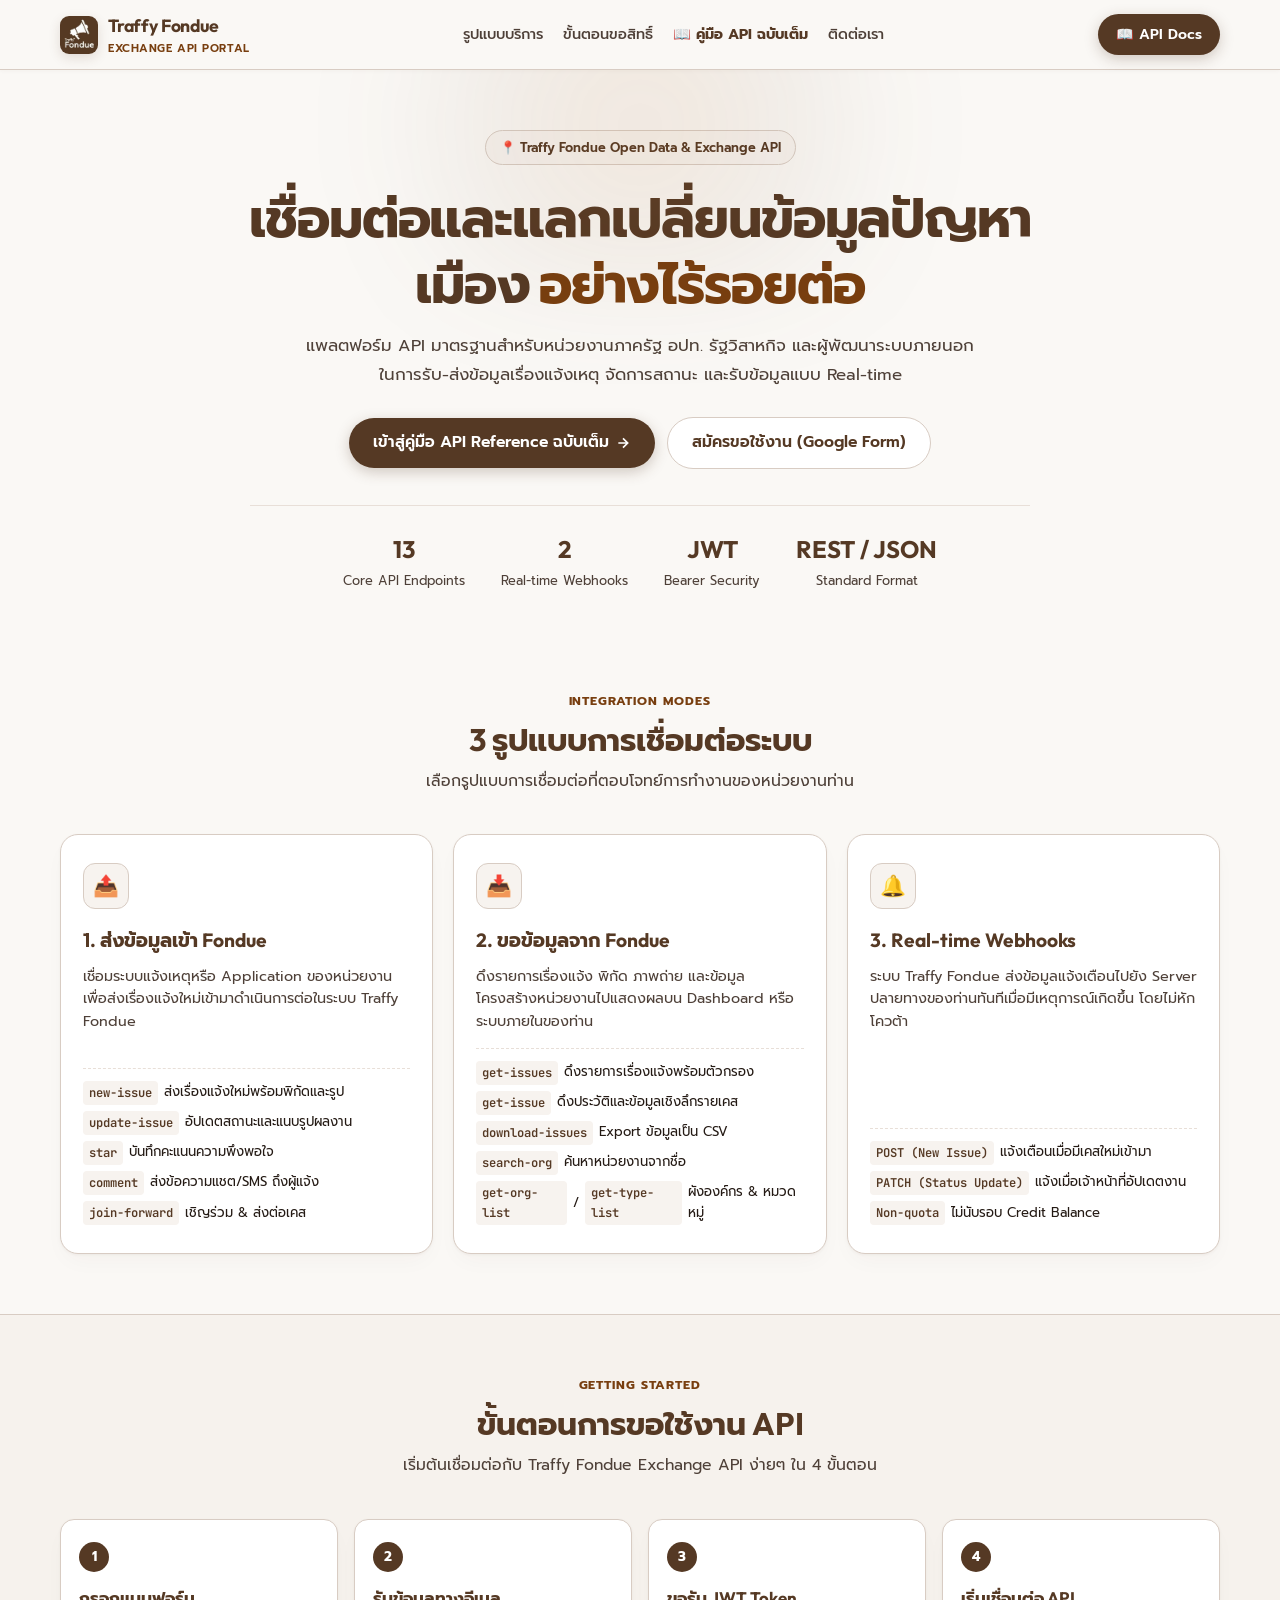
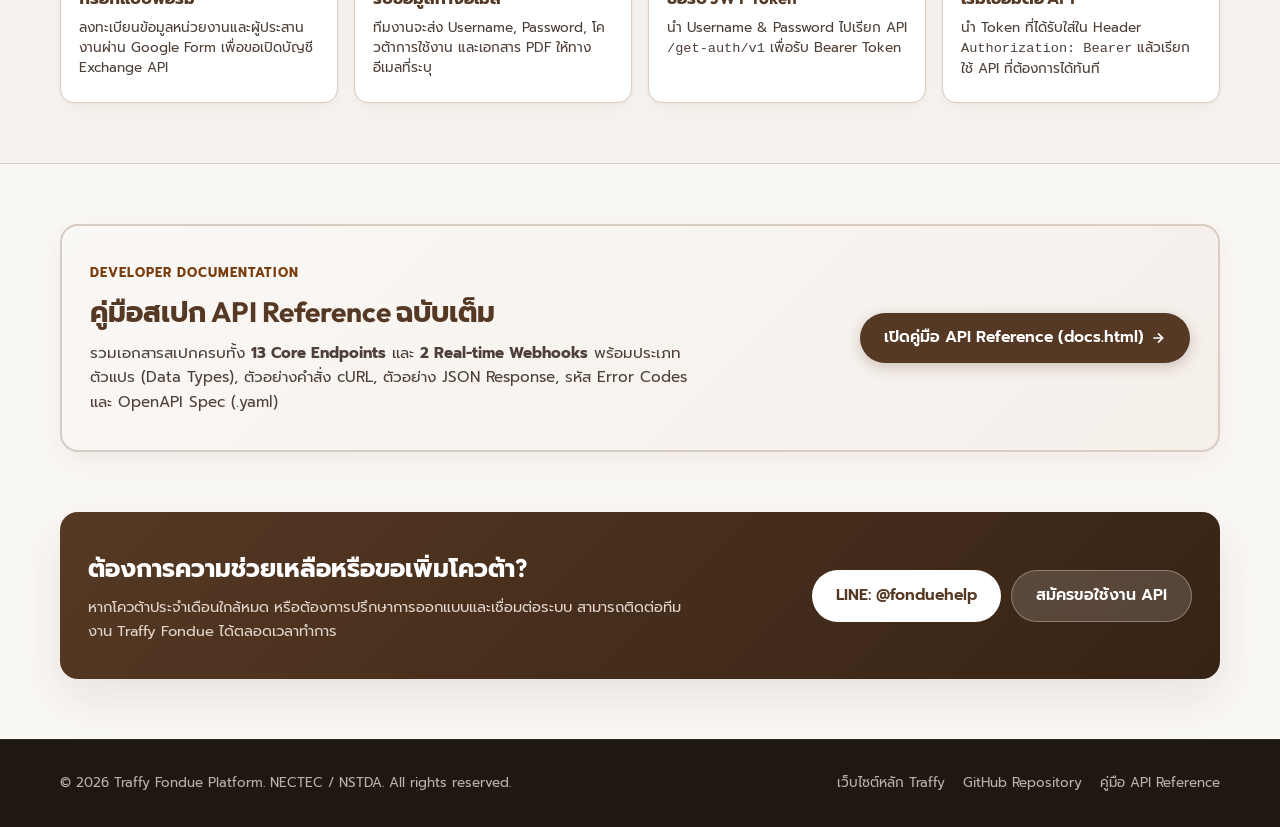
==== commit 3e058635: "refactor(landing): streamline index.html by removing redundant summary table in favor of prominent d" ====
--- a/index.html
+++ b/index.html
@@ -9,9 +9,9 @@
   <link rel="stylesheet" href="css/style.css">
 </head>
 <body>
-  <a href="#quick-reference" class="skip-link">ข้ามไปยังเนื้อหาหลัก (Skip to Content)</a>
-
-  <!-- FIXED STICKY HEADER -->
+  <a href="#modes" class="skip-link">ข้ามไปยังเนื้อหาหลัก (Skip to Content)</a>
+
+  <!-- FIXED HEADER -->
   <header class="site-header">
     <div class="container nav-wrap">
       <a href="index.html" class="brand-logo" aria-label="Traffy Fondue Exchange API หน้าแรก">
@@ -24,17 +24,12 @@
       <ul class="nav-links">
         <li><a href="#modes" class="nav-link">รูปแบบบริการ</a></li>
         <li><a href="#onboarding" class="nav-link">ขั้นตอนขอสิทธิ์</a></li>
-        <li><a href="#quick-reference" class="nav-link">ตาราง Endpoint</a></li>
         <li><a href="docs.html" class="nav-link" style="color: var(--brand); font-weight: 700;">📖 คู่มือ API ฉบับเต็ม</a></li>
         <li><a href="#support" class="nav-link">ติดต่อเรา</a></li>
       </ul>
       <div class="header-actions">
-        <a href="docs.html" class="btn btn-secondary" style="font-size: 0.82rem;">
-          <span>API Docs</span>
-        </a>
-        <a href="https://forms.gle/bvFEhjPHSmU1x7wP7" target="_blank" rel="noopener" class="btn btn-primary" aria-label="ขอสิทธิ์ใช้งาน API (เปิดในหน้าต่างใหม่)">
-          <span>ขอสิทธิ์</span>
-          <svg aria-hidden="true" focusable="false" width="12" height="12" viewBox="0 0 24 24" fill="none" stroke="currentColor" stroke-width="2.5"><path d="M5 12h14M12 5l7 7-7 7"/></svg>
+        <a href="docs.html" class="btn btn-primary" aria-label="เปิดดูคู่มือ API Reference">
+          <span>📖 API Docs</span>
         </a>
       </div>
     </div>
@@ -176,374 +171,20 @@
     </div>
   </section>
 
-  <!-- QUICK REFERENCE SECTION (RESPONSIVE TABLE + MOBILE CARDS) -->
-  <section class="section" id="quick-reference">
-    <div class="container">
-      <div class="section-header">
-        <span class="section-tag">Quick Reference</span>
-        <h2 class="section-title">ตารางสรุป Endpoint ทั้งหมด</h2>
-        <p class="section-desc">Base URL: <code style="font-family: var(--font-mono); background: var(--bg-card); padding: 4px 10px; border-radius: 6px; border: 1px solid var(--border); word-break: break-all;">https://publicapi.traffy.in.th/exchange-api</code></p>
-      </div>
-
-      <div class="quick-ref-card">
-        
-        <!-- DESKTOP TABLE VIEW (Visible on Desktop >= 769px) -->
-        <div class="quick-table-desktop">
-          <div class="quick-table-wrap">
-            <table class="quick-table">
-              <thead>
-                <tr>
-                  <th>Method</th>
-                  <th>Endpoint</th>
-                  <th>ชื่อและหน้าที่</th>
-                  <th>สิทธิ์การเข้าถึง</th>
-                  <th>ดูสเปก</th>
-                </tr>
-              </thead>
-              <tbody>
-                <tr>
-                  <td><span class="method-badge method-post">POST</span></td>
-                  <td><code>/get-auth/v1</code></td>
-                  <td><strong>ขอ JWT Bearer Token</strong> (แลกรับ Token ด้วย User/Pass)</td>
-                  <td>User/Pass</td>
-                  <td><a href="docs.html#get-auth" class="quick-link-btn">ดูสเปก ➔</a></td>
-                </tr>
-                <tr>
-                  <td><span class="method-badge method-post">POST</span></td>
-                  <td><code>/get-issues/v1</code></td>
-                  <td><strong>ดึงรายการเรื่องแจ้ง</strong> (พร้อมตัวกรองวันที่, สถานะ, Paging)</td>
-                  <td>Bearer Token</td>
-                  <td><a href="docs.html#get-issues" class="quick-link-btn">ดูสเปก ➔</a></td>
-                </tr>
-                <tr>
-                  <td><span class="method-badge method-post">POST</span></td>
-                  <td><code>/get-issue/v1</code></td>
-                  <td><strong>ดึงรายละเอียดเชิงลึกของเรื่องแจ้ง</strong> (Timeline, ภาพ, พิกัด)</td>
-                  <td>Bearer Token</td>
-                  <td><a href="docs.html#get-issue" class="quick-link-btn">ดูสเปก ➔</a></td>
-                </tr>
-                <tr>
-                  <td><span class="method-badge method-post">POST</span></td>
-                  <td><code>/download-issues/v1</code></td>
-                  <td><strong>ดาวน์โหลดข้อมูลเป็น CSV</strong></td>
-                  <td>Bearer Token</td>
-                  <td><a href="docs.html#download-issues" class="quick-link-btn">ดูสเปก ➔</a></td>
-                </tr>
-                <tr>
-                  <td><span class="method-badge method-post">POST</span></td>
-                  <td><code>/search-org/v1</code></td>
-                  <td><strong>ค้นหาหน่วยงานจากชื่อ</strong> (หารหัส org_id)</td>
-                  <td>Bearer Token</td>
-                  <td><a href="docs.html#search-org" class="quick-link-btn">ดูสเปก ➔</a></td>
-                </tr>
-                <tr>
-                  <td><span class="method-badge method-post">POST</span></td>
-                  <td><code>/get-org-list/v1</code></td>
-                  <td><strong>ขอผังโครงสร้างหน่วยงานในสังกัด</strong></td>
-                  <td>Bearer Token</td>
-                  <td><a href="docs.html#get-org-list" class="quick-link-btn">ดูสเปก ➔</a></td>
-                </tr>
-                <tr>
-                  <td><span class="method-badge method-post">POST</span></td>
-                  <td><code>/get-type-list/v1</code></td>
-                  <td><strong>ขอรายการประเภทปัญหาที่เปิดรับแจ้ง</strong></td>
-                  <td>Bearer Token</td>
-                  <td><a href="docs.html#get-type-list" class="quick-link-btn">ดูสเปก ➔</a></td>
-                </tr>
-                <tr>
-                  <td><span class="method-badge method-post">POST</span></td>
-                  <td><code>/get-status-list/v1</code></td>
-                  <td><strong>ขอรายการสถานะที่สามารถใช้งานได้</strong></td>
-                  <td>Bearer Token</td>
-                  <td><a href="docs.html#get-status-list" class="quick-link-btn">ดูสเปก ➔</a></td>
-                </tr>
-                <tr>
-                  <td><span class="method-badge method-post">POST</span></td>
-                  <td><code>/new-issue/v1</code></td>
-                  <td><strong>ส่งเรื่องแจ้งใหม่เข้า Fondue</strong> (พิกัด, รูปภาพ, หมวดหมู่)</td>
-                  <td>Bearer Token</td>
-                  <td><a href="docs.html#new-issue" class="quick-link-btn">ดูสเปก ➔</a></td>
-                </tr>
-                <tr>
-                  <td><span class="method-badge method-post">POST</span></td>
-                  <td><code>/update-issue/v1</code></td>
-                  <td><strong>อัปเดตสถานะเรื่องแจ้ง</strong> (บันทึกงาน, ภาพหลังแก้, ไฟล์แนบ)</td>
-                  <td>Bearer Token</td>
-                  <td><a href="docs.html#update-issue" class="quick-link-btn">ดูสเปก ➔</a></td>
-                </tr>
-                <tr>
-                  <td><span class="method-badge method-post">POST</span></td>
-                  <td><code>/star/v1</code></td>
-                  <td><strong>ให้คะแนนความพึงพอใจ</strong> (1 - 5 ดาว)</td>
-                  <td>Bearer Token</td>
-                  <td><a href="docs.html#star" class="quick-link-btn">ดูสเปก ➔</a></td>
-                </tr>
-                <tr>
-                  <td><span class="method-badge method-post">POST</span></td>
-                  <td><code>/comment/v1</code></td>
-                  <td><strong>ส่งความคิดเห็นเพิ่มเติม / SMS แชต</strong></td>
-                  <td>Bearer Token</td>
-                  <td><a href="docs.html#comment" class="quick-link-btn">ดูสเปก ➔</a></td>
-                </tr>
-                <tr>
-                  <td><span class="method-badge method-post">POST</span></td>
-                  <td><code>/join-forward/v1</code></td>
-                  <td><strong>เชิญร่วม & ส่งต่อเรื่องแจ้ง</strong></td>
-                  <td>Bearer Token</td>
-                  <td><a href="docs.html#join-forward" class="quick-link-btn">ดูสเปก ➔</a></td>
-                </tr>
-                <tr>
-                  <td><span class="method-badge method-post">POST</span></td>
-                  <td><code>Client Webhook URL</code></td>
-                  <td><strong>Webhook: เมื่อมีเรื่องแจ้งเข้ามาใหม่</strong></td>
-                  <td>Non-Quota</td>
-                  <td><a href="docs.html#webhook-new-issue" class="quick-link-btn">ดูสเปก ➔</a></td>
-                </tr>
-                <tr>
-                  <td><span class="method-badge method-patch">PATCH</span></td>
-                  <td><code>Client Webhook URL</code></td>
-                  <td><strong>Webhook: เมื่อมีการอัปเดตสถานะ</strong></td>
-                  <td>Non-Quota</td>
-                  <td><a href="docs.html#webhook-status-update" class="quick-link-btn">ดูสเปก ➔</a></td>
-                </tr>
-              </tbody>
-            </table>
-          </div>
-        </div>
-
-        <!-- MOBILE SUMMARY CARDS VIEW (Visible on Mobile <= 768px - ZERO HORIZONTAL SCROLL) -->
-        <div class="quick-cards-mobile">
-          
-          <!-- Item 1 -->
-          <div class="quick-summary-item">
-            <div class="quick-item-top">
-              <span class="method-badge method-post">POST</span>
-              <code class="quick-item-path">/get-auth/v1</code>
-              <span class="quick-item-auth">User/Pass</span>
-            </div>
-            <div class="quick-item-title">1. ขอ JWT Bearer Token</div>
-            <p class="quick-item-desc">แลกรับ Token ด้วย Username และ Password สำหรับใช้ยืนยันตัวตนใน API อื่นๆ</p>
-            <a href="docs.html#get-auth" class="btn btn-secondary btn-sm quick-item-btn">
-              <span>ดูสเปก API & โค้ดตัวอย่าง</span>
-              <svg width="12" height="12" viewBox="0 0 24 24" fill="none" stroke="currentColor" stroke-width="2.5"><path d="M5 12h14M12 5l7 7-7 7"/></svg>
-            </a>
-          </div>
-
-          <!-- Item 2 -->
-          <div class="quick-summary-item">
-            <div class="quick-item-top">
-              <span class="method-badge method-post">POST</span>
-              <code class="quick-item-path">/get-issues/v1</code>
-              <span class="quick-item-auth">Bearer Token</span>
-            </div>
-            <div class="quick-item-title">2. ขอรายการเรื่องแจ้ง</div>
-            <p class="quick-item-desc">ดึงรายการเรื่องแจ้งที่หน่วยงานได้รับ พร้อมตัวกรองวันที่, สถานะ, และ Pagination</p>
-            <a href="docs.html#get-issues" class="btn btn-secondary btn-sm quick-item-btn">
-              <span>ดูสเปก API & โค้ดตัวอย่าง</span>
-              <svg width="12" height="12" viewBox="0 0 24 24" fill="none" stroke="currentColor" stroke-width="2.5"><path d="M5 12h14M12 5l7 7-7 7"/></svg>
-            </a>
-          </div>
-
-          <!-- Item 3 -->
-          <div class="quick-summary-item">
-            <div class="quick-item-top">
-              <span class="method-badge method-post">POST</span>
-              <code class="quick-item-path">/get-issue/v1</code>
-              <span class="quick-item-auth">Bearer Token</span>
-            </div>
-            <div class="quick-item-title">3. ขอรายละเอียดรายเคส</div>
-            <p class="quick-item-desc">ดึงรายละเอียดเชิงลึก ประวัติ Timeline พิกัด GPS รูปภาพ ของเรื่องแจ้งรายเคส</p>
-            <a href="docs.html#get-issue" class="btn btn-secondary btn-sm quick-item-btn">
-              <span>ดูสเปก API & โค้ดตัวอย่าง</span>
-              <svg width="12" height="12" viewBox="0 0 24 24" fill="none" stroke="currentColor" stroke-width="2.5"><path d="M5 12h14M12 5l7 7-7 7"/></svg>
-            </a>
-          </div>
-
-          <!-- Item 4 -->
-          <div class="quick-summary-item">
-            <div class="quick-item-top">
-              <span class="method-badge method-post">POST</span>
-              <code class="quick-item-path">/download-issues/v1</code>
-              <span class="quick-item-auth">Bearer Token</span>
-            </div>
-            <div class="quick-item-title">4. ดาวน์โหลดข้อมูลเป็น CSV</div>
-            <p class="quick-item-desc">ส่งออกข้อมูลเรื่องแจ้งของหน่วยงานออกมาเป็นไฟล์ CSV ตามช่วงเวลาที่กำหนด</p>
-            <a href="docs.html#download-issues" class="btn btn-secondary btn-sm quick-item-btn">
-              <span>ดูสเปก API & โค้ดตัวอย่าง</span>
-              <svg width="12" height="12" viewBox="0 0 24 24" fill="none" stroke="currentColor" stroke-width="2.5"><path d="M5 12h14M12 5l7 7-7 7"/></svg>
-            </a>
-          </div>
-
-          <!-- Item 5 -->
-          <div class="quick-summary-item">
-            <div class="quick-item-top">
-              <span class="method-badge method-post">POST</span>
-              <code class="quick-item-path">/search-org/v1</code>
-              <span class="quick-item-auth">Bearer Token</span>
-            </div>
-            <div class="quick-item-title">5. ค้นหาหน่วยงานจากชื่อ</div>
-            <p class="quick-item-desc">ค้นหารหัสหน่วยงาน (org_id) และชื่อหน่วยงานจากคำค้นหา</p>
-            <a href="docs.html#search-org" class="btn btn-secondary btn-sm quick-item-btn">
-              <span>ดูสเปก API & โค้ดตัวอย่าง</span>
-              <svg width="12" height="12" viewBox="0 0 24 24" fill="none" stroke="currentColor" stroke-width="2.5"><path d="M5 12h14M12 5l7 7-7 7"/></svg>
-            </a>
-          </div>
-
-          <!-- Item 6 -->
-          <div class="quick-summary-item">
-            <div class="quick-item-top">
-              <span class="method-badge method-post">POST</span>
-              <code class="quick-item-path">/get-org-list/v1</code>
-              <span class="quick-item-auth">Bearer Token</span>
-            </div>
-            <div class="quick-item-title">6. ขอผังโครงสร้างหน่วยงานในสังกัด</div>
-            <p class="quick-item-desc">ดึงผังโครงสร้างรายชื่อหน่วยงานย่อยทั้งหมดภายใต้การกำกับดูแล</p>
-            <a href="docs.html#get-org-list" class="btn btn-secondary btn-sm quick-item-btn">
-              <span>ดูสเปก API & โค้ดตัวอย่าง</span>
-              <svg width="12" height="12" viewBox="0 0 24 24" fill="none" stroke="currentColor" stroke-width="2.5"><path d="M5 12h14M12 5l7 7-7 7"/></svg>
-            </a>
-          </div>
-
-          <!-- Item 7 -->
-          <div class="quick-summary-item">
-            <div class="quick-item-top">
-              <span class="method-badge method-post">POST</span>
-              <code class="quick-item-path">/get-type-list/v1</code>
-              <span class="quick-item-auth">Bearer Token</span>
-            </div>
-            <div class="quick-item-title">7. ขอรายการประเภทปัญหา</div>
-            <p class="quick-item-desc">ดึง Master Data รายการประเภทปัญหาและหมวดหมู่ที่เปิดรับแจ้ง</p>
-            <a href="docs.html#get-type-list" class="btn btn-secondary btn-sm quick-item-btn">
-              <span>ดูสเปก API & โค้ดตัวอย่าง</span>
-              <svg width="12" height="12" viewBox="0 0 24 24" fill="none" stroke="currentColor" stroke-width="2.5"><path d="M5 12h14M12 5l7 7-7 7"/></svg>
-            </a>
-          </div>
-
-          <!-- Item 8 -->
-          <div class="quick-summary-item">
-            <div class="quick-item-top">
-              <span class="method-badge method-post">POST</span>
-              <code class="quick-item-path">/get-status-list/v1</code>
-              <span class="quick-item-auth">Bearer Token</span>
-            </div>
-            <div class="quick-item-title">8. ขอรายการสถานะที่ใช้งานได้</div>
-            <p class="quick-item-desc">ดึงรายการสถานะของเรื่องแจ้งที่เป็นไปได้ในระบบ</p>
-            <a href="docs.html#get-status-list" class="btn btn-secondary btn-sm quick-item-btn">
-              <span>ดูสเปก API & โค้ดตัวอย่าง</span>
-              <svg width="12" height="12" viewBox="0 0 24 24" fill="none" stroke="currentColor" stroke-width="2.5"><path d="M5 12h14M12 5l7 7-7 7"/></svg>
-            </a>
-          </div>
-
-          <!-- Item 9 -->
-          <div class="quick-summary-item">
-            <div class="quick-item-top">
-              <span class="method-badge method-post">POST</span>
-              <code class="quick-item-path">/new-issue/v1</code>
-              <span class="quick-item-auth">Bearer Token</span>
-            </div>
-            <div class="quick-item-title">9. ส่งเรื่องแจ้งใหม่เข้า Fondue</div>
-            <p class="quick-item-desc">ส่งเรื่องแจ้งใหม่เข้าสู่ระบบ พร้อมพิกัด GPS รูปภาพ และที่อยู่</p>
-            <a href="docs.html#new-issue" class="btn btn-secondary btn-sm quick-item-btn">
-              <span>ดูสเปก API & โค้ดตัวอย่าง</span>
-              <svg width="12" height="12" viewBox="0 0 24 24" fill="none" stroke="currentColor" stroke-width="2.5"><path d="M5 12h14M12 5l7 7-7 7"/></svg>
-            </a>
-          </div>
-
-          <!-- Item 10 -->
-          <div class="quick-summary-item">
-            <div class="quick-item-top">
-              <span class="method-badge method-post">POST</span>
-              <code class="quick-item-path">/update-issue/v1</code>
-              <span class="quick-item-auth">Bearer Token</span>
-            </div>
-            <div class="quick-item-title">10. อัปเดตสถานะเรื่องแจ้ง</div>
-            <p class="quick-item-desc">ปรับปรุงสถานะการดำเนินงาน พร้อมแนบรูปผลงานหรือไฟล์เอกสาร</p>
-            <a href="docs.html#update-issue" class="btn btn-secondary btn-sm quick-item-btn">
-              <span>ดูสเปก API & โค้ดตัวอย่าง</span>
-              <svg width="12" height="12" viewBox="0 0 24 24" fill="none" stroke="currentColor" stroke-width="2.5"><path d="M5 12h14M12 5l7 7-7 7"/></svg>
-            </a>
-          </div>
-
-          <!-- Item 11 -->
-          <div class="quick-summary-item">
-            <div class="quick-item-top">
-              <span class="method-badge method-post">POST</span>
-              <code class="quick-item-path">/star/v1</code>
-              <span class="quick-item-auth">Bearer Token</span>
-            </div>
-            <div class="quick-item-title">11. ประเมินความพึงพอใจ (ดาว)</div>
-            <p class="quick-item-desc">บันทึกคะแนนดาวความพึงพอใจ (1 ถึง 5 ดาว) หลังแก้ไขปัญหาเสร็จสิ้น</p>
-            <a href="docs.html#star" class="btn btn-secondary btn-sm quick-item-btn">
-              <span>ดูสเปก API & โค้ดตัวอย่าง</span>
-              <svg width="12" height="12" viewBox="0 0 24 24" fill="none" stroke="currentColor" stroke-width="2.5"><path d="M5 12h14M12 5l7 7-7 7"/></svg>
-            </a>
-          </div>
-
-          <!-- Item 12 -->
-          <div class="quick-summary-item">
-            <div class="quick-item-top">
-              <span class="method-badge method-post">POST</span>
-              <code class="quick-item-path">/comment/v1</code>
-              <span class="quick-item-auth">Bearer Token</span>
-            </div>
-            <div class="quick-item-title">12. ส่งความเห็น / SMS แชต</div>
-            <p class="quick-item-desc">ส่งความคิดเห็นหลังการประเมิน หรือส่งข้อความ Chat ถึงผู้แจ้งผ่าน SMS</p>
-            <a href="docs.html#comment" class="btn btn-secondary btn-sm quick-item-btn">
-              <span>ดูสเปก API & โค้ดตัวอย่าง</span>
-              <svg width="12" height="12" viewBox="0 0 24 24" fill="none" stroke="currentColor" stroke-width="2.5"><path d="M5 12h14M12 5l7 7-7 7"/></svg>
-            </a>
-          </div>
-
-          <!-- Item 13 -->
-          <div class="quick-summary-item">
-            <div class="quick-item-top">
-              <span class="method-badge method-post">POST</span>
-              <code class="quick-item-path">/join-forward/v1</code>
-              <span class="quick-item-auth">Bearer Token</span>
-            </div>
-            <div class="quick-item-title">13. เชิญร่วม & ส่งต่อเรื่องแจ้ง</div>
-            <p class="quick-item-desc">เชิญหน่วยงานร่วมรับผิดชอบ หรือส่งต่อเรื่องแจ้งไปยังหน่วยงานปลายทาง</p>
-            <a href="docs.html#join-forward" class="btn btn-secondary btn-sm quick-item-btn">
-              <span>ดูสเปก API & โค้ดตัวอย่าง</span>
-              <svg width="12" height="12" viewBox="0 0 24 24" fill="none" stroke="currentColor" stroke-width="2.5"><path d="M5 12h14M12 5l7 7-7 7"/></svg>
-            </a>
-          </div>
-
-          <!-- Item 14 -->
-          <div class="quick-summary-item">
-            <div class="quick-item-top">
-              <span class="method-badge method-post">POST</span>
-              <code class="quick-item-path">Client Webhook</code>
-              <span class="quick-item-auth" style="background: #E8F5E9; color: #2E7D32;">Non-Quota</span>
-            </div>
-            <div class="quick-item-title">14. Webhook: เมื่อมีเคสใหม่</div>
-            <p class="quick-item-desc">Fondue ยิงข้อมูลเคสใหม่ พิกัด GPS รูปภาพ ไปยัง Server ของท่านทันที</p>
-            <a href="docs.html#webhook-new-issue" class="btn btn-secondary btn-sm quick-item-btn">
-              <span>ดูสเปก API & โค้ดตัวอย่าง</span>
-              <svg width="12" height="12" viewBox="0 0 24 24" fill="none" stroke="currentColor" stroke-width="2.5"><path d="M5 12h14M12 5l7 7-7 7"/></svg>
-            </a>
-          </div>
-
-          <!-- Item 15 -->
-          <div class="quick-summary-item">
-            <div class="quick-item-top">
-              <span class="method-badge method-patch">PATCH</span>
-              <code class="quick-item-path">Client Webhook</code>
-              <span class="quick-item-auth" style="background: #E8F5E9; color: #2E7D32;">Non-Quota</span>
-            </div>
-            <div class="quick-item-title">15. Webhook: เมื่ออัปเดตสถานะ</div>
-            <p class="quick-item-desc">Fondue ยิงข้อมูลการเปลี่ยนสถานะและภาพผลงาน ไปยัง Server ของท่านทันที</p>
-            <a href="docs.html#webhook-status-update" class="btn btn-secondary btn-sm quick-item-btn">
-              <span>ดูสเปก API & โค้ดตัวอย่าง</span>
-              <svg width="12" height="12" viewBox="0 0 24 24" fill="none" stroke="currentColor" stroke-width="2.5"><path d="M5 12h14M12 5l7 7-7 7"/></svg>
-            </a>
-          </div>
-
-        </div>
-
-        <div style="text-align: center; padding-top: 16px;">
+  <!-- API REFERENCE CALLOUT SECTION (REPLACES HEAVY TABLE) -->
+  <section class="section" id="api-doc-portal" style="background: var(--bg-main);">
+    <div class="container">
+      <div class="support-card" style="background: linear-gradient(135deg, #FAF8F5 0%, #F5EFEA 100%); border: 2px solid var(--border); color: var(--text-main); box-shadow: var(--shadow-md);">
+        <div class="support-info">
+          <span style="font-size: 0.8rem; font-weight: 700; text-transform: uppercase; color: var(--brand-accent); letter-spacing: 0.08em; display: block; margin-bottom: 6px;">Developer Documentation</span>
+          <h3 style="color: var(--brand); font-size: 1.75rem;">คู่มือสเปก API Reference ฉบับเต็ม</h3>
+          <p style="color: var(--text-muted); font-size: 0.95rem; line-height: 1.6;">
+            รวมเอกสารสเปกครบทั้ง <strong>13 Core Endpoints</strong> และ <strong>2 Real-time Webhooks</strong> พร้อมประเภทตัวแปร (Data Types), ตัวอย่างคำสั่ง cURL, ตัวอย่าง JSON Response, รหัส Error Codes และ OpenAPI Spec (.yaml)
+          </p>
+        </div>
+        <div class="support-actions">
           <a href="docs.html" class="btn btn-primary btn-lg" style="width: auto;">
-            <span>เปิดดูคู่มือสเปก API ฉบับเต็ม (พร้อมโค้ดตัวอย่าง)</span>
+            <span>เปิดคู่มือ API Reference (docs.html)</span>
             <svg aria-hidden="true" focusable="false" width="16" height="16" viewBox="0 0 24 24" fill="none" stroke="currentColor" stroke-width="2.5"><path d="M5 12h14M12 5l7 7-7 7"/></svg>
           </a>
         </div>
@@ -552,7 +193,7 @@
   </section>
 
   <!-- SUPPORT SECTION -->
-  <section class="section" id="support">
+  <section class="section" id="support" style="padding-top: 0;">
     <div class="container">
       <div class="support-card">
         <div class="support-info">
--- a/css/style.css
+++ b/css/style.css
@@ -1555,3 +1555,31 @@
     gap: 12px;
   }
 }
+
+@media (max-width: 480px) {
+  .site-header {
+    height: 50px;
+  }
+  body {
+    padding-top: 50px;
+  }
+  .site-header .container {
+    padding: 0 10px;
+  }
+  .brand-logo {
+    gap: 6px;
+  }
+  .brand-logo img {
+    width: 26px;
+    height: 26px;
+    border-radius: 6px;
+  }
+  .brand-title {
+    font-size: 0.86rem;
+  }
+  .header-actions .btn {
+    padding: 4px 8px;
+    font-size: 0.72rem;
+    min-height: 30px;
+  }
+}
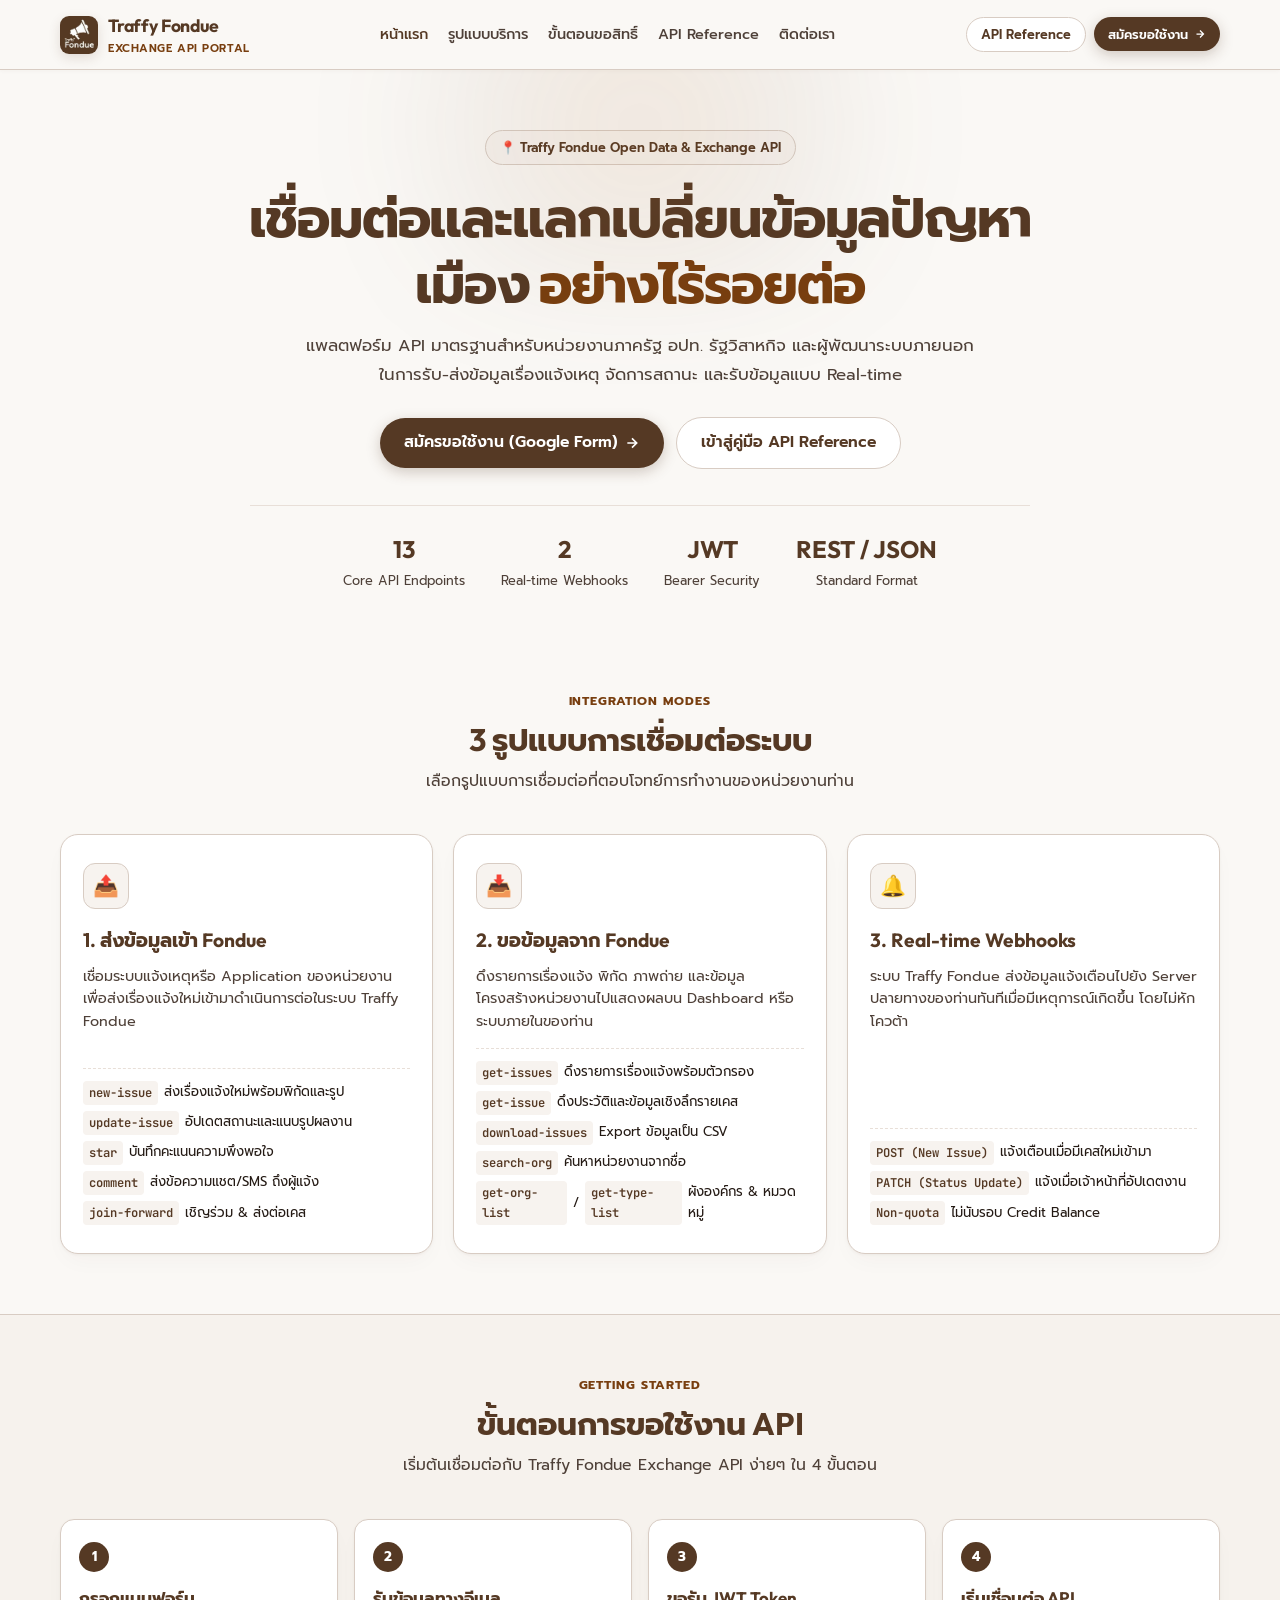
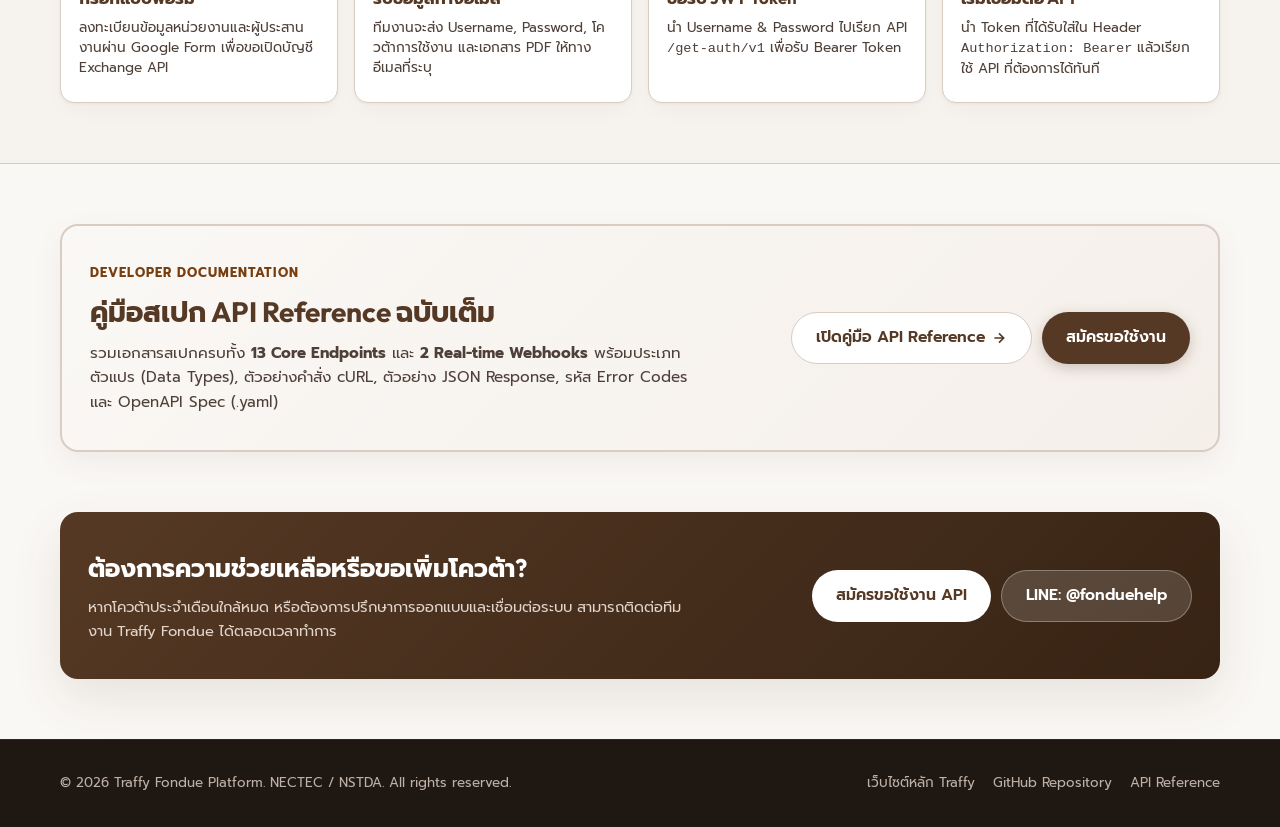
==== commit 13834572: "refactor: standardize unified header nav across all pages, establish 'สมัครขอใช้งาน' as Primary CTA " ====
--- a/index.html
+++ b/index.html
@@ -11,7 +11,7 @@
 <body>
   <a href="#modes" class="skip-link">ข้ามไปยังเนื้อหาหลัก (Skip to Content)</a>
 
-  <!-- FIXED HEADER -->
+  <!-- UNIFIED FIXED HEADER -->
   <header class="site-header">
     <div class="container nav-wrap">
       <a href="index.html" class="brand-logo" aria-label="Traffy Fondue Exchange API หน้าแรก">
@@ -22,14 +22,19 @@
         </div>
       </a>
       <ul class="nav-links">
-        <li><a href="#modes" class="nav-link">รูปแบบบริการ</a></li>
-        <li><a href="#onboarding" class="nav-link">ขั้นตอนขอสิทธิ์</a></li>
-        <li><a href="docs.html" class="nav-link" style="color: var(--brand); font-weight: 700;">📖 คู่มือ API ฉบับเต็ม</a></li>
-        <li><a href="#support" class="nav-link">ติดต่อเรา</a></li>
+        <li><a href="index.html" class="nav-link active">หน้าแรก</a></li>
+        <li><a href="index.html#modes" class="nav-link">รูปแบบบริการ</a></li>
+        <li><a href="index.html#onboarding" class="nav-link">ขั้นตอนขอสิทธิ์</a></li>
+        <li><a href="docs.html" class="nav-link">API Reference</a></li>
+        <li><a href="index.html#support" class="nav-link">ติดต่อเรา</a></li>
       </ul>
       <div class="header-actions">
-        <a href="docs.html" class="btn btn-primary" aria-label="เปิดดูคู่มือ API Reference">
-          <span>📖 API Docs</span>
+        <a href="docs.html" class="btn btn-secondary btn-sm" aria-label="เปิดดู API Reference">
+          <span>API Reference</span>
+        </a>
+        <a href="https://forms.gle/bvFEhjPHSmU1x7wP7" target="_blank" rel="noopener" class="btn btn-primary btn-sm" aria-label="สมัครขอใช้งาน API (เปิดในหน้าต่างใหม่)">
+          <span>สมัครขอใช้งาน</span>
+          <svg aria-hidden="true" focusable="false" width="12" height="12" viewBox="0 0 24 24" fill="none" stroke="currentColor" stroke-width="2.5"><path d="M5 12h14M12 5l7 7-7 7"/></svg>
         </a>
       </div>
     </div>
@@ -48,15 +53,18 @@
       <p class="hero-desc">
         แพลตฟอร์ม API มาตรฐานสำหรับหน่วยงานภาครัฐ อปท. รัฐวิสาหกิจ และผู้พัฒนาระบบภายนอก ในการรับ-ส่งข้อมูลเรื่องแจ้งเหตุ จัดการสถานะ และรับข้อมูลแบบ Real-time
       </p>
+      
+      <!-- CTA BUTTONS: Primary = สมัครขอใช้งาน, Secondary = API Reference -->
       <div class="hero-cta">
-        <a href="docs.html" class="btn btn-primary btn-lg">
-          <span>เข้าสู่คู่มือ API Reference ฉบับเต็ม</span>
+        <a href="https://forms.gle/bvFEhjPHSmU1x7wP7" target="_blank" rel="noopener" class="btn btn-primary btn-lg" aria-label="สมัครขอใช้งาน Google Form (เปิดในหน้าต่างใหม่)">
+          <span>สมัครขอใช้งาน (Google Form)</span>
           <svg aria-hidden="true" focusable="false" width="16" height="16" viewBox="0 0 24 24" fill="none" stroke="currentColor" stroke-width="2.5"><path d="M5 12h14M12 5l7 7-7 7"/></svg>
         </a>
-        <a href="https://forms.gle/bvFEhjPHSmU1x7wP7" target="_blank" rel="noopener" class="btn btn-secondary btn-lg" aria-label="สมัครขอใช้งาน Google Form (เปิดในหน้าต่างใหม่)">
-          <span>สมัครขอใช้งาน (Google Form)</span>
-        </a>
-      </div>
+        <a href="docs.html" class="btn btn-secondary btn-lg" aria-label="เข้าสู่คู่มือ API Reference">
+          <span>เข้าสู่คู่มือ API Reference</span>
+        </a>
+      </div>
+
       <div class="hero-stats">
         <div class="stat-item">
           <span class="stat-num">13</span>
@@ -171,7 +179,7 @@
     </div>
   </section>
 
-  <!-- API REFERENCE CALLOUT SECTION (REPLACES HEAVY TABLE) -->
+  <!-- API REFERENCE CALLOUT SECTION -->
   <section class="section" id="api-doc-portal" style="background: var(--bg-main);">
     <div class="container">
       <div class="support-card" style="background: linear-gradient(135deg, #FAF8F5 0%, #F5EFEA 100%); border: 2px solid var(--border); color: var(--text-main); box-shadow: var(--shadow-md);">
@@ -183,9 +191,12 @@
           </p>
         </div>
         <div class="support-actions">
-          <a href="docs.html" class="btn btn-primary btn-lg" style="width: auto;">
-            <span>เปิดคู่มือ API Reference (docs.html)</span>
+          <a href="docs.html" class="btn btn-secondary btn-lg" style="width: auto;">
+            <span>เปิดคู่มือ API Reference</span>
             <svg aria-hidden="true" focusable="false" width="16" height="16" viewBox="0 0 24 24" fill="none" stroke="currentColor" stroke-width="2.5"><path d="M5 12h14M12 5l7 7-7 7"/></svg>
+          </a>
+          <a href="https://forms.gle/bvFEhjPHSmU1x7wP7" target="_blank" rel="noopener" class="btn btn-primary btn-lg" style="width: auto;" aria-label="สมัครขอใช้งาน API">
+            <span>สมัครขอใช้งาน</span>
           </a>
         </div>
       </div>
@@ -201,11 +212,11 @@
           <p>หากโควต้าประจำเดือนใกล้หมด หรือต้องการปรึกษาการออกแบบและเชื่อมต่อระบบ สามารถติดต่อทีมงาน Traffy Fondue ได้ตลอดเวลาทำการ</p>
         </div>
         <div class="support-actions">
-          <a href="https://line.me/R/ti/p/%40155yjrwo" target="_blank" rel="noopener" class="btn btn-light btn-lg" aria-label="ติดต่อ LINE Official @fonduehelp (เปิดในหน้าต่างใหม่)">
+          <a href="https://forms.gle/bvFEhjPHSmU1x7wP7" target="_blank" rel="noopener" class="btn btn-light btn-lg" aria-label="สมัครขอใช้งาน Google Form (เปิดในหน้าต่างใหม่)">
+            <span>สมัครขอใช้งาน API</span>
+          </a>
+          <a href="https://line.me/R/ti/p/%40155yjrwo" target="_blank" rel="noopener" class="btn btn-secondary btn-lg" style="background: rgba(255,255,255,0.15); color: #fff; border-color: rgba(255,255,255,0.3);" aria-label="ติดต่อ LINE Official @fonduehelp (เปิดในหน้าต่างใหม่)">
             <span>LINE: @fonduehelp</span>
-          </a>
-          <a href="https://forms.gle/bvFEhjPHSmU1x7wP7" target="_blank" rel="noopener" class="btn btn-secondary btn-lg" style="background: rgba(255,255,255,0.15); color: #fff; border-color: rgba(255,255,255,0.3);" aria-label="สมัครขอใช้งาน Google Form (เปิดในหน้าต่างใหม่)">
-            <span>สมัครขอใช้งาน API</span>
           </a>
         </div>
       </div>
@@ -221,7 +232,7 @@
       <ul class="footer-links">
         <li><a href="https://www.traffy.in.th" target="_blank" rel="noopener" class="footer-link">เว็บไซต์หลัก Traffy</a></li>
         <li><a href="https://github.com/traffy-nectec/exchange-api-doc" target="_blank" rel="noopener" class="footer-link">GitHub Repository</a></li>
-        <li><a href="docs.html" class="footer-link">คู่มือ API Reference</a></li>
+        <li><a href="docs.html" class="footer-link">API Reference</a></li>
       </ul>
     </div>
   </footer>
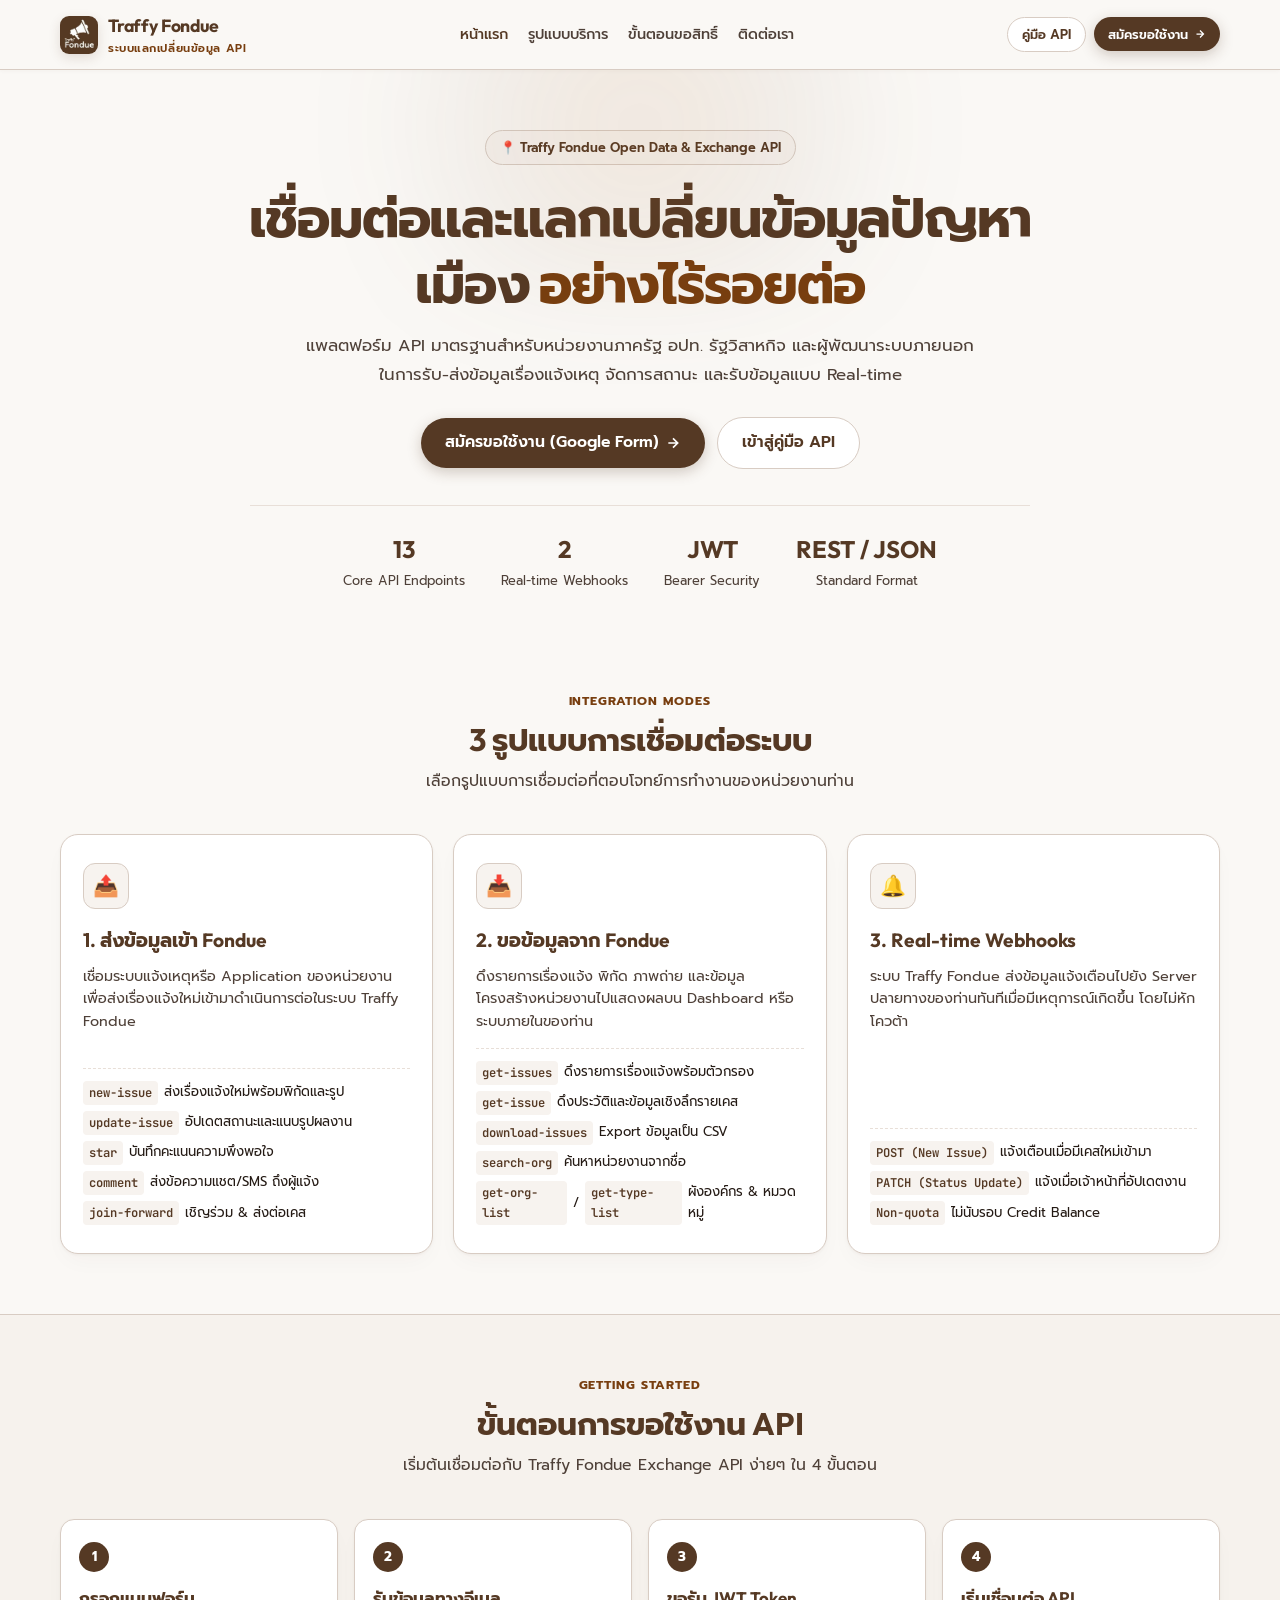
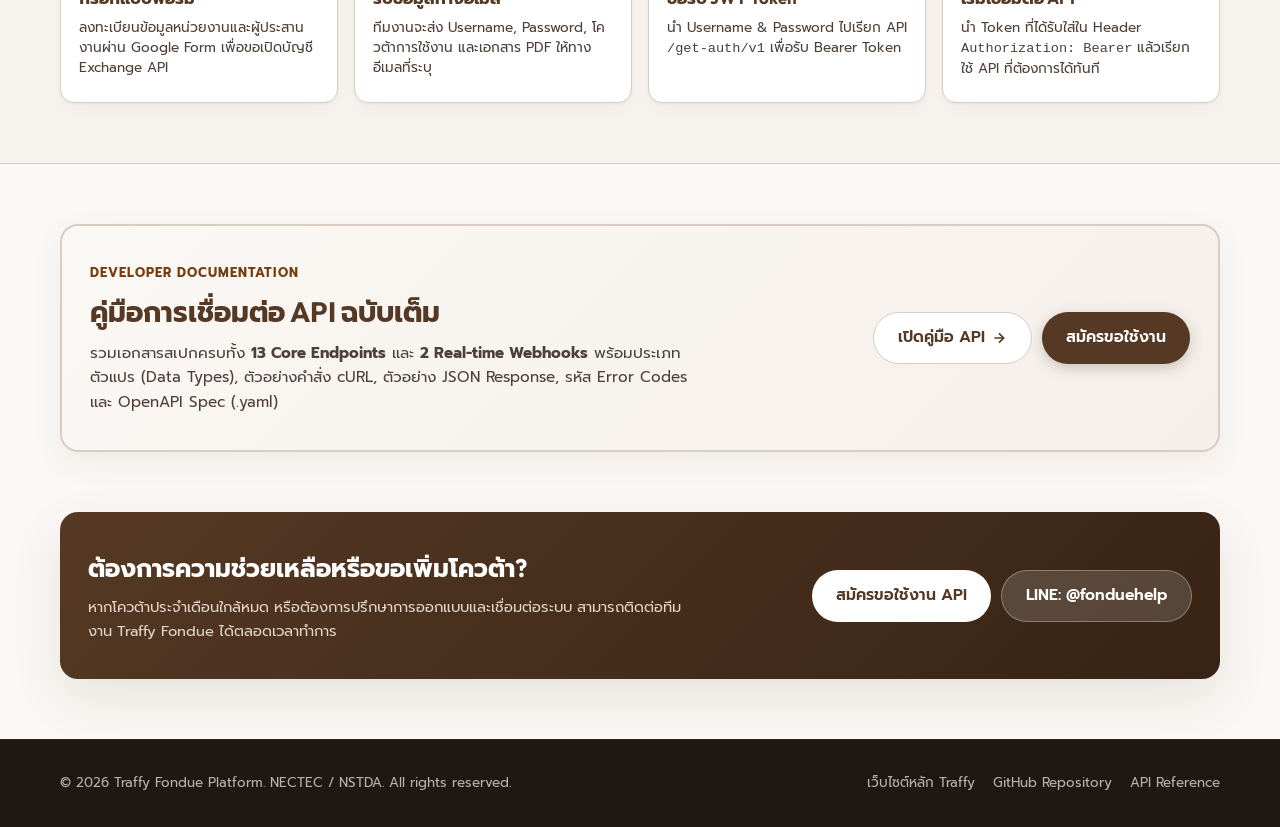
==== commit 9bb96a8d: "refactor(nav): remove redundant center API link and localize all navigation labels to clean Thai ('ค" ====
--- a/index.html
+++ b/index.html
@@ -18,19 +18,18 @@
         <img src="assets/logo.webp" alt="Traffy Fondue Logo">
         <div class="brand-text">
           <span class="brand-title">Traffy Fondue</span>
-          <span class="brand-badge">Exchange API Portal</span>
+          <span class="brand-badge">ระบบแลกเปลี่ยนข้อมูล API</span>
         </div>
       </a>
       <ul class="nav-links">
         <li><a href="index.html" class="nav-link active">หน้าแรก</a></li>
         <li><a href="index.html#modes" class="nav-link">รูปแบบบริการ</a></li>
         <li><a href="index.html#onboarding" class="nav-link">ขั้นตอนขอสิทธิ์</a></li>
-        <li><a href="docs.html" class="nav-link">API Reference</a></li>
         <li><a href="index.html#support" class="nav-link">ติดต่อเรา</a></li>
       </ul>
       <div class="header-actions">
         <a href="docs.html" class="btn btn-secondary btn-sm" aria-label="เปิดดู API Reference">
-          <span>API Reference</span>
+          <span>คู่มือ API</span>
         </a>
         <a href="https://forms.gle/bvFEhjPHSmU1x7wP7" target="_blank" rel="noopener" class="btn btn-primary btn-sm" aria-label="สมัครขอใช้งาน API (เปิดในหน้าต่างใหม่)">
           <span>สมัครขอใช้งาน</span>
@@ -61,7 +60,7 @@
           <svg aria-hidden="true" focusable="false" width="16" height="16" viewBox="0 0 24 24" fill="none" stroke="currentColor" stroke-width="2.5"><path d="M5 12h14M12 5l7 7-7 7"/></svg>
         </a>
         <a href="docs.html" class="btn btn-secondary btn-lg" aria-label="เข้าสู่คู่มือ API Reference">
-          <span>เข้าสู่คู่มือ API Reference</span>
+          <span>เข้าสู่คู่มือ API</span>
         </a>
       </div>
 
@@ -185,14 +184,14 @@
       <div class="support-card" style="background: linear-gradient(135deg, #FAF8F5 0%, #F5EFEA 100%); border: 2px solid var(--border); color: var(--text-main); box-shadow: var(--shadow-md);">
         <div class="support-info">
           <span style="font-size: 0.8rem; font-weight: 700; text-transform: uppercase; color: var(--brand-accent); letter-spacing: 0.08em; display: block; margin-bottom: 6px;">Developer Documentation</span>
-          <h3 style="color: var(--brand); font-size: 1.75rem;">คู่มือสเปก API Reference ฉบับเต็ม</h3>
+          <h3 style="color: var(--brand); font-size: 1.75rem;">คู่มือการเชื่อมต่อ API ฉบับเต็ม</h3>
           <p style="color: var(--text-muted); font-size: 0.95rem; line-height: 1.6;">
             รวมเอกสารสเปกครบทั้ง <strong>13 Core Endpoints</strong> และ <strong>2 Real-time Webhooks</strong> พร้อมประเภทตัวแปร (Data Types), ตัวอย่างคำสั่ง cURL, ตัวอย่าง JSON Response, รหัส Error Codes และ OpenAPI Spec (.yaml)
           </p>
         </div>
         <div class="support-actions">
           <a href="docs.html" class="btn btn-secondary btn-lg" style="width: auto;">
-            <span>เปิดคู่มือ API Reference</span>
+            <span>เปิดคู่มือ API</span>
             <svg aria-hidden="true" focusable="false" width="16" height="16" viewBox="0 0 24 24" fill="none" stroke="currentColor" stroke-width="2.5"><path d="M5 12h14M12 5l7 7-7 7"/></svg>
           </a>
           <a href="https://forms.gle/bvFEhjPHSmU1x7wP7" target="_blank" rel="noopener" class="btn btn-primary btn-lg" style="width: auto;" aria-label="สมัครขอใช้งาน API">
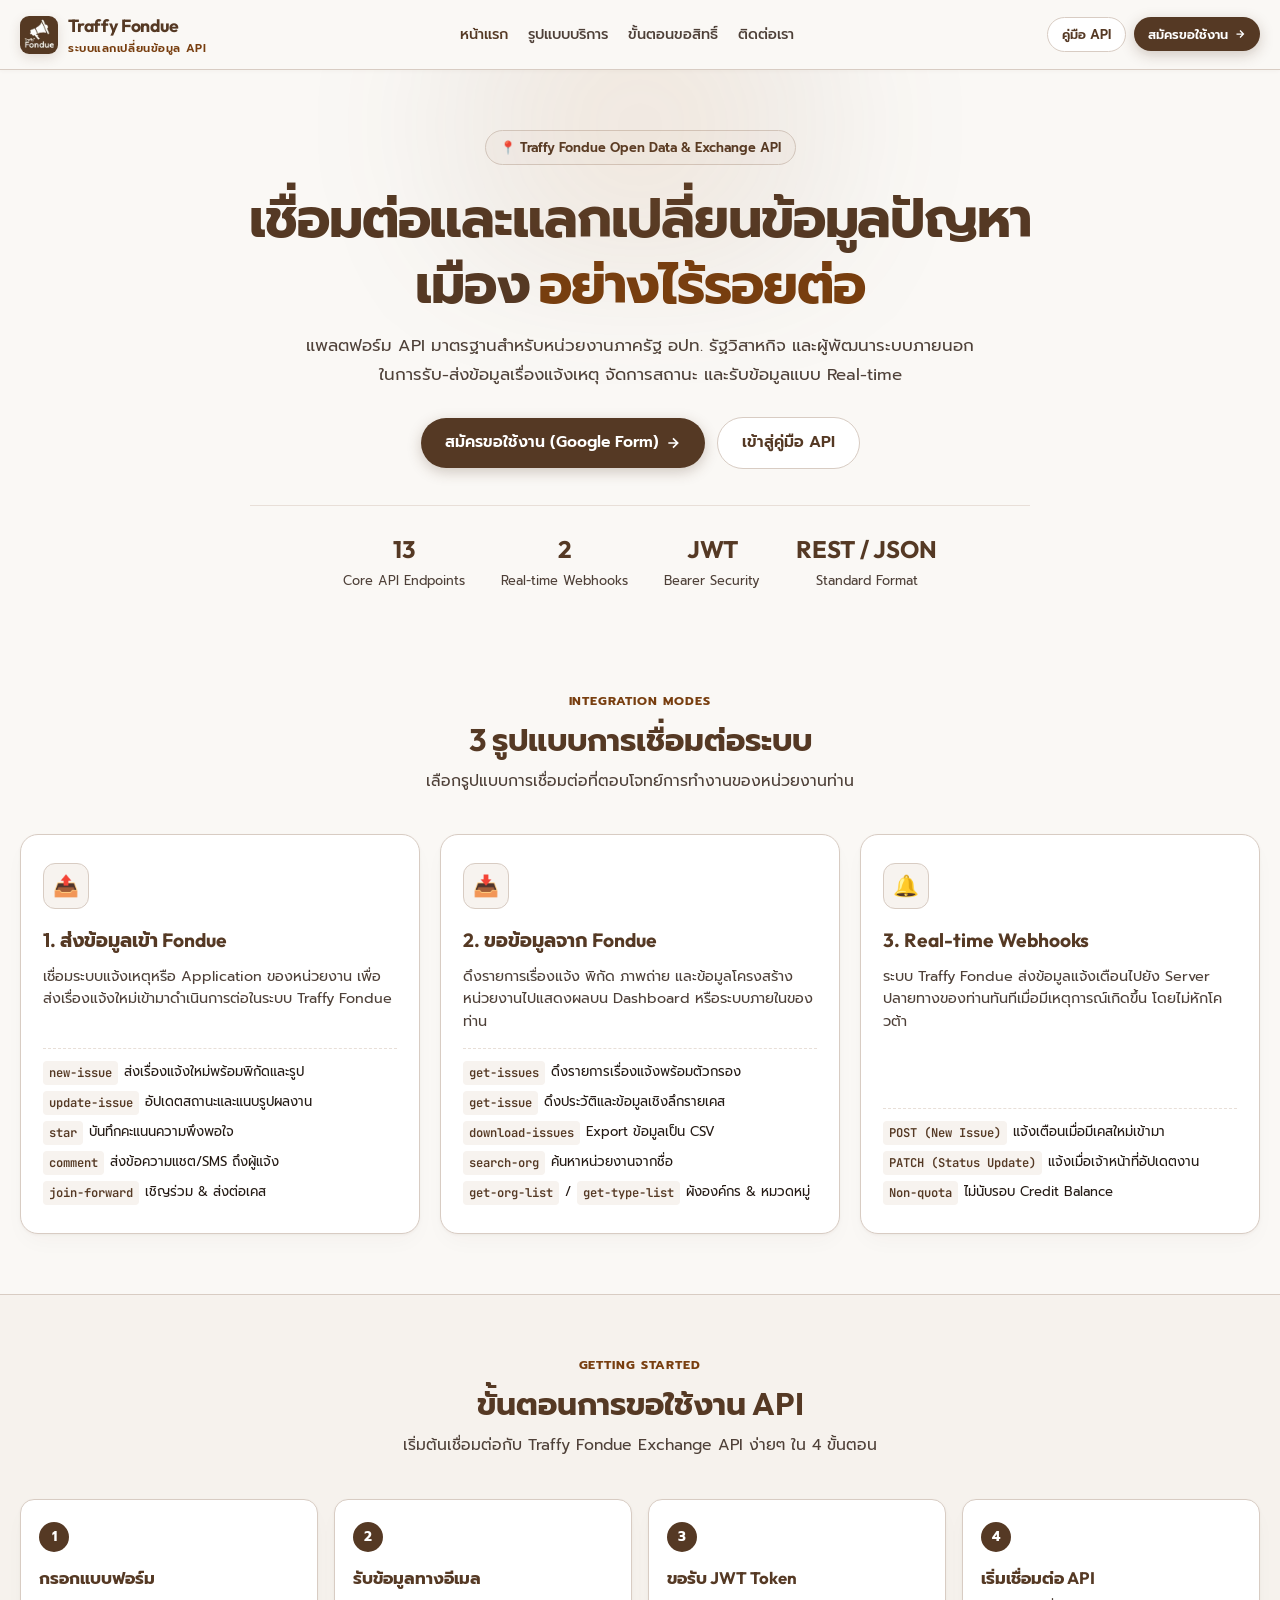
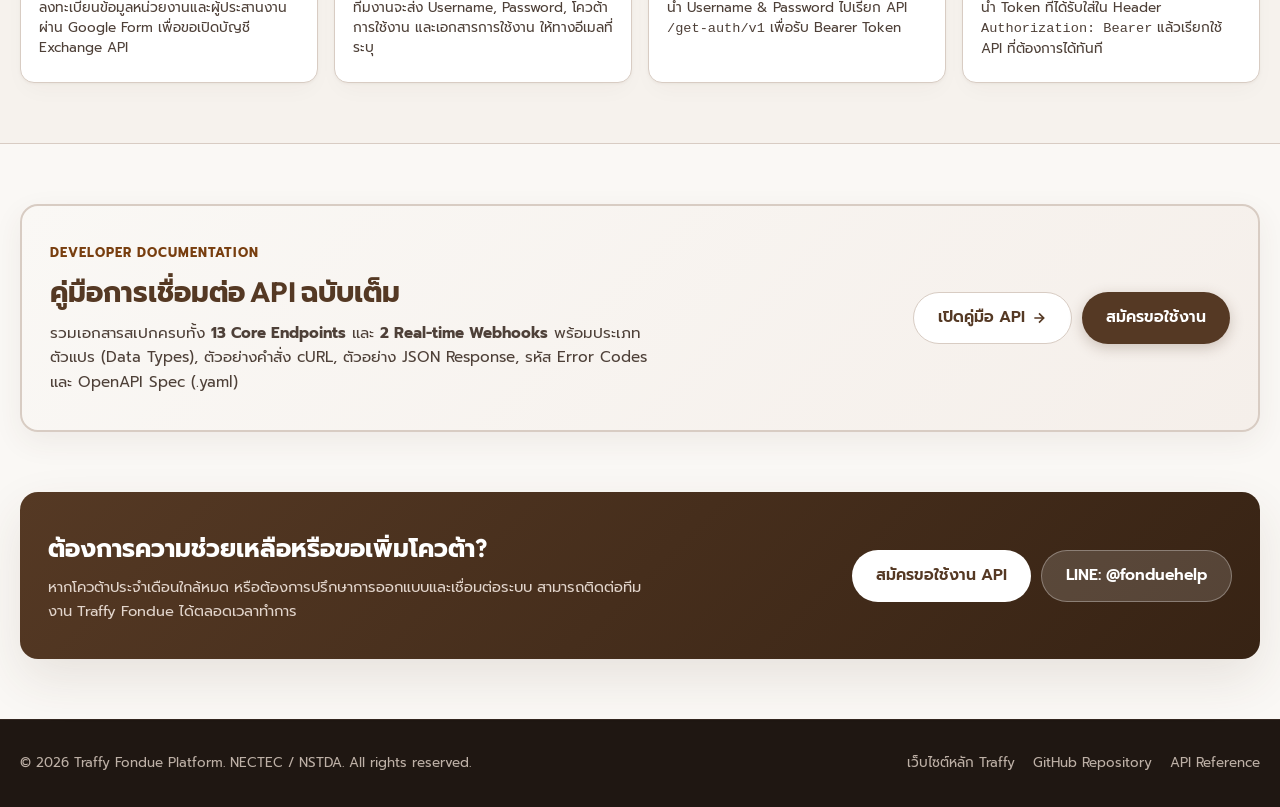
==== commit 71450b2f: "UI/UX: Full-width layout, mobile nav scroll offset fix, and sidebar navigation" ====
--- a/index.html
+++ b/index.html
@@ -1,13 +1,16 @@
 <!DOCTYPE html>
 <html lang="th">
+
 <head>
   <meta charset="UTF-8">
   <meta name="viewport" content="width=device-width, initial-scale=1.0">
   <title>Traffy Fondue Exchange API - Open Data & Integration Portal</title>
-  <meta name="description" content="คู่มือและภาพรวมการเชื่อมต่อระบบ Traffy Fondue Exchange API สำหรับหน่วยงานและนักพัฒนาระบบเพื่อแลกเปลี่ยนข้อมูลปัญหาเมือง">
+  <meta name="description"
+    content="คู่มือและภาพรวมการเชื่อมต่อระบบ Traffy Fondue Exchange API สำหรับหน่วยงานและนักพัฒนาระบบเพื่อแลกเปลี่ยนข้อมูลปัญหาเมือง">
   <link rel="icon" type="image/webp" href="assets/logo.webp">
   <link rel="stylesheet" href="css/style.css">
 </head>
+
 <body>
   <a href="#modes" class="skip-link">ข้ามไปยังเนื้อหาหลัก (Skip to Content)</a>
 
@@ -31,9 +34,13 @@
         <a href="docs.html" class="btn btn-secondary btn-sm" aria-label="เปิดดู API Reference">
           <span>คู่มือ API</span>
         </a>
-        <a href="https://forms.gle/bvFEhjPHSmU1x7wP7" target="_blank" rel="noopener" class="btn btn-primary btn-sm" aria-label="สมัครขอใช้งาน API (เปิดในหน้าต่างใหม่)">
+        <a href="https://forms.gle/bvFEhjPHSmU1x7wP7" target="_blank" rel="noopener" class="btn btn-primary btn-sm"
+          aria-label="สมัครขอใช้งาน API (เปิดในหน้าต่างใหม่)">
           <span>สมัครขอใช้งาน</span>
-          <svg aria-hidden="true" focusable="false" width="12" height="12" viewBox="0 0 24 24" fill="none" stroke="currentColor" stroke-width="2.5"><path d="M5 12h14M12 5l7 7-7 7"/></svg>
+          <svg aria-hidden="true" focusable="false" width="12" height="12" viewBox="0 0 24 24" fill="none"
+            stroke="currentColor" stroke-width="2.5">
+            <path d="M5 12h14M12 5l7 7-7 7" />
+          </svg>
         </a>
       </div>
     </div>
@@ -50,14 +57,19 @@
         เชื่อมต่อและแลกเปลี่ยนข้อมูลปัญหาเมือง <span>อย่างไร้รอยต่อ</span>
       </h1>
       <p class="hero-desc">
-        แพลตฟอร์ม API มาตรฐานสำหรับหน่วยงานภาครัฐ อปท. รัฐวิสาหกิจ และผู้พัฒนาระบบภายนอก ในการรับ-ส่งข้อมูลเรื่องแจ้งเหตุ จัดการสถานะ และรับข้อมูลแบบ Real-time
+        แพลตฟอร์ม API มาตรฐานสำหรับหน่วยงานภาครัฐ อปท. รัฐวิสาหกิจ และผู้พัฒนาระบบภายนอก
+        ในการรับ-ส่งข้อมูลเรื่องแจ้งเหตุ จัดการสถานะ และรับข้อมูลแบบ Real-time
       </p>
-      
+
       <!-- CTA BUTTONS: Primary = สมัครขอใช้งาน, Secondary = API Reference -->
       <div class="hero-cta">
-        <a href="https://forms.gle/bvFEhjPHSmU1x7wP7" target="_blank" rel="noopener" class="btn btn-primary btn-lg" aria-label="สมัครขอใช้งาน Google Form (เปิดในหน้าต่างใหม่)">
+        <a href="https://forms.gle/bvFEhjPHSmU1x7wP7" target="_blank" rel="noopener" class="btn btn-primary btn-lg"
+          aria-label="สมัครขอใช้งาน Google Form (เปิดในหน้าต่างใหม่)">
           <span>สมัครขอใช้งาน (Google Form)</span>
-          <svg aria-hidden="true" focusable="false" width="16" height="16" viewBox="0 0 24 24" fill="none" stroke="currentColor" stroke-width="2.5"><path d="M5 12h14M12 5l7 7-7 7"/></svg>
+          <svg aria-hidden="true" focusable="false" width="16" height="16" viewBox="0 0 24 24" fill="none"
+            stroke="currentColor" stroke-width="2.5">
+            <path d="M5 12h14M12 5l7 7-7 7" />
+          </svg>
         </a>
         <a href="docs.html" class="btn btn-secondary btn-lg" aria-label="เข้าสู่คู่มือ API Reference">
           <span>เข้าสู่คู่มือ API</span>
@@ -132,7 +144,8 @@
           <div class="mode-icon-wrap" aria-hidden="true">🔔</div>
           <h3 class="mode-title">3. Real-time Webhooks</h3>
           <p class="mode-desc">
-            ระบบ Traffy Fondue ส่งข้อมูลแจ้งเตือนไปยัง Server ปลายทางของท่านทันทีเมื่อมีเหตุการณ์เกิดขึ้น โดยไม่หักโควต้า
+            ระบบ Traffy Fondue ส่งข้อมูลแจ้งเตือนไปยัง Server ปลายทางของท่านทันทีเมื่อมีเหตุการณ์เกิดขึ้น
+            โดยไม่หักโควต้า
           </p>
           <ul class="mode-list">
             <li class="mode-list-item"><code>POST (New Issue)</code> แจ้งเตือนเมื่อมีเคสใหม่เข้ามา</li>
@@ -145,7 +158,8 @@
   </section>
 
   <!-- ONBOARDING SECTION -->
-  <section class="section" id="onboarding" style="background: var(--bg-card-alt); border-top: 1px solid var(--border); border-bottom: 1px solid var(--border);">
+  <section class="section" id="onboarding"
+    style="background: var(--bg-card-alt); border-top: 1px solid var(--border); border-bottom: 1px solid var(--border);">
     <div class="container">
       <div class="section-header">
         <span class="section-tag">Getting Started</span>
@@ -162,7 +176,7 @@
         <div class="step-card">
           <div class="step-badge">2</div>
           <h4 class="step-title">รับข้อมูลทางอีเมล</h4>
-          <p class="step-desc">ทีมงานจะส่ง Username, Password, โควต้าการใช้งาน และเอกสาร PDF ให้ทางอีเมลที่ระบุ</p>
+          <p class="step-desc">ทีมงานจะส่ง Username, Password, โควต้าการใช้งาน และเอกสารการใช้งาน ให้ทางอีเมลที่ระบุ</p>
         </div>
         <div class="step-card">
           <div class="step-badge">3</div>
@@ -172,7 +186,8 @@
         <div class="step-card">
           <div class="step-badge">4</div>
           <h4 class="step-title">เริ่มเชื่อมต่อ API</h4>
-          <p class="step-desc">นำ Token ที่ได้รับใส่ใน Header <code>Authorization: Bearer</code> แล้วเรียกใช้ API ที่ต้องการได้ทันที</p>
+          <p class="step-desc">นำ Token ที่ได้รับใส่ใน Header <code>Authorization: Bearer</code> แล้วเรียกใช้ API
+            ที่ต้องการได้ทันที</p>
         </div>
       </div>
     </div>
@@ -181,20 +196,29 @@
   <!-- API REFERENCE CALLOUT SECTION -->
   <section class="section" id="api-doc-portal" style="background: var(--bg-main);">
     <div class="container">
-      <div class="support-card" style="background: linear-gradient(135deg, #FAF8F5 0%, #F5EFEA 100%); border: 2px solid var(--border); color: var(--text-main); box-shadow: var(--shadow-md);">
+      <div class="support-card"
+        style="background: linear-gradient(135deg, #FAF8F5 0%, #F5EFEA 100%); border: 2px solid var(--border); color: var(--text-main); box-shadow: var(--shadow-md);">
         <div class="support-info">
-          <span style="font-size: 0.8rem; font-weight: 700; text-transform: uppercase; color: var(--brand-accent); letter-spacing: 0.08em; display: block; margin-bottom: 6px;">Developer Documentation</span>
+          <span
+            style="font-size: 0.8rem; font-weight: 700; text-transform: uppercase; color: var(--brand-accent); letter-spacing: 0.08em; display: block; margin-bottom: 6px;">Developer
+            Documentation</span>
           <h3 style="color: var(--brand); font-size: 1.75rem;">คู่มือการเชื่อมต่อ API ฉบับเต็ม</h3>
           <p style="color: var(--text-muted); font-size: 0.95rem; line-height: 1.6;">
-            รวมเอกสารสเปกครบทั้ง <strong>13 Core Endpoints</strong> และ <strong>2 Real-time Webhooks</strong> พร้อมประเภทตัวแปร (Data Types), ตัวอย่างคำสั่ง cURL, ตัวอย่าง JSON Response, รหัส Error Codes และ OpenAPI Spec (.yaml)
+            รวมเอกสารสเปกครบทั้ง <strong>13 Core Endpoints</strong> และ <strong>2 Real-time Webhooks</strong>
+            พร้อมประเภทตัวแปร (Data Types), ตัวอย่างคำสั่ง cURL, ตัวอย่าง JSON Response, รหัส Error Codes และ OpenAPI
+            Spec (.yaml)
           </p>
         </div>
         <div class="support-actions">
           <a href="docs.html" class="btn btn-secondary btn-lg" style="width: auto;">
             <span>เปิดคู่มือ API</span>
-            <svg aria-hidden="true" focusable="false" width="16" height="16" viewBox="0 0 24 24" fill="none" stroke="currentColor" stroke-width="2.5"><path d="M5 12h14M12 5l7 7-7 7"/></svg>
-          </a>
-          <a href="https://forms.gle/bvFEhjPHSmU1x7wP7" target="_blank" rel="noopener" class="btn btn-primary btn-lg" style="width: auto;" aria-label="สมัครขอใช้งาน API">
+            <svg aria-hidden="true" focusable="false" width="16" height="16" viewBox="0 0 24 24" fill="none"
+              stroke="currentColor" stroke-width="2.5">
+              <path d="M5 12h14M12 5l7 7-7 7" />
+            </svg>
+          </a>
+          <a href="https://forms.gle/bvFEhjPHSmU1x7wP7" target="_blank" rel="noopener" class="btn btn-primary btn-lg"
+            style="width: auto;" aria-label="สมัครขอใช้งาน API">
             <span>สมัครขอใช้งาน</span>
           </a>
         </div>
@@ -208,13 +232,17 @@
       <div class="support-card">
         <div class="support-info">
           <h3>ต้องการความช่วยเหลือหรือขอเพิ่มโควต้า?</h3>
-          <p>หากโควต้าประจำเดือนใกล้หมด หรือต้องการปรึกษาการออกแบบและเชื่อมต่อระบบ สามารถติดต่อทีมงาน Traffy Fondue ได้ตลอดเวลาทำการ</p>
+          <p>หากโควต้าประจำเดือนใกล้หมด หรือต้องการปรึกษาการออกแบบและเชื่อมต่อระบบ สามารถติดต่อทีมงาน Traffy Fondue
+            ได้ตลอดเวลาทำการ</p>
         </div>
         <div class="support-actions">
-          <a href="https://forms.gle/bvFEhjPHSmU1x7wP7" target="_blank" rel="noopener" class="btn btn-light btn-lg" aria-label="สมัครขอใช้งาน Google Form (เปิดในหน้าต่างใหม่)">
+          <a href="https://forms.gle/bvFEhjPHSmU1x7wP7" target="_blank" rel="noopener" class="btn btn-light btn-lg"
+            aria-label="สมัครขอใช้งาน Google Form (เปิดในหน้าต่างใหม่)">
             <span>สมัครขอใช้งาน API</span>
           </a>
-          <a href="https://line.me/R/ti/p/%40155yjrwo" target="_blank" rel="noopener" class="btn btn-secondary btn-lg" style="background: rgba(255,255,255,0.15); color: #fff; border-color: rgba(255,255,255,0.3);" aria-label="ติดต่อ LINE Official @fonduehelp (เปิดในหน้าต่างใหม่)">
+          <a href="https://line.me/R/ti/p/%40155yjrwo" target="_blank" rel="noopener" class="btn btn-secondary btn-lg"
+            style="background: rgba(255,255,255,0.15); color: #fff; border-color: rgba(255,255,255,0.3);"
+            aria-label="ติดต่อ LINE Official @fonduehelp (เปิดในหน้าต่างใหม่)">
             <span>LINE: @fonduehelp</span>
           </a>
         </div>
@@ -229,12 +257,15 @@
         <p>© 2026 Traffy Fondue Platform. NECTEC / NSTDA. All rights reserved.</p>
       </div>
       <ul class="footer-links">
-        <li><a href="https://www.traffy.in.th" target="_blank" rel="noopener" class="footer-link">เว็บไซต์หลัก Traffy</a></li>
-        <li><a href="https://github.com/traffy-nectec/exchange-api-doc" target="_blank" rel="noopener" class="footer-link">GitHub Repository</a></li>
+        <li><a href="https://www.traffy.in.th" target="_blank" rel="noopener" class="footer-link">เว็บไซต์หลัก
+            Traffy</a></li>
+        <li><a href="https://github.com/traffy-nectec/exchange-api-doc" target="_blank" rel="noopener"
+            class="footer-link">GitHub Repository</a></li>
         <li><a href="docs.html" class="footer-link">API Reference</a></li>
       </ul>
     </div>
   </footer>
 
 </body>
-</html>
+
+</html>
--- a/css/style.css
+++ b/css/style.css
@@ -36,7 +36,8 @@
   --shadow-lg: 0 20px 50px rgba(85, 57, 36, 0.11);
   --shadow-card: 0 1px 3px rgba(85, 57, 36, 0.05), 0 10px 24px -6px rgba(85, 57, 36, 0.04);
   
-  --container-max: 1200px;
+  --container-max: 100%;
+  --container-docs-max: 100%;
   --header-height: 70px;
 }
 
@@ -601,18 +602,23 @@
 /* =========================================
    DEDICATED DOCS PORTAL (docs.html)
 ========================================= */
+.docs-page .container {
+  max-width: var(--container-docs-max);
+  padding: 0 32px;
+}
+
 .docs-wrapper {
-  padding: 24px 20px 60px;
-  width: 100%;
-  max-width: var(--container-max);
+  padding: 24px 32px 60px;
+  width: 100%;
+  max-width: var(--container-docs-max);
   margin: 0 auto;
   box-sizing: border-box;
 }
 
 .docs-layout {
   display: grid;
-  grid-template-columns: 260px minmax(0, 1fr); /* minmax(0, 1fr) is critical to prevent blowout */
-  gap: 28px;
+  grid-template-columns: 270px minmax(0, 1fr); /* minmax(0, 1fr) is critical to prevent blowout */
+  gap: 32px;
   align-items: start;
   width: 100%;
   box-sizing: border-box;
@@ -691,9 +697,19 @@
   text-transform: uppercase;
   letter-spacing: 0.05em;
   color: var(--brand-accent);
-  padding: 0 6px;
+  padding: 4px 6px;
   margin-bottom: 4px;
   display: block;
+  text-decoration: none;
+  border-radius: var(--radius-sm);
+  transition: all 0.15s ease;
+  cursor: pointer;
+}
+
+a.sidebar-group-title:hover {
+  color: var(--brand);
+  background: var(--brand-subtle);
+  transform: translateX(2px);
 }
 
 .sidebar-links {
@@ -825,6 +841,7 @@
   margin-bottom: 40px;
   width: 100%;
   box-sizing: border-box;
+  scroll-margin-top: 90px;
 }
 
 .docs-group-header {
@@ -928,6 +945,11 @@
 
 .method-patch {
   background-color: #7D4111;
+  color: #FFFFFF;
+}
+
+.method-get {
+  background-color: #2D6A4F;
   color: #FFFFFF;
 }
 
@@ -963,10 +985,10 @@
 }
 
 .api-card-body {
-  padding: 20px;
+  padding: 22px;
   display: grid;
-  grid-template-columns: minmax(0, 1fr) minmax(0, 1fr);
-  gap: 20px;
+  grid-template-columns: minmax(0, 1.15fr) minmax(0, 0.85fr);
+  gap: 24px;
   width: 100%;
   box-sizing: border-box;
 }
@@ -974,25 +996,82 @@
 .api-details-col {
   display: flex;
   flex-direction: column;
-  gap: 12px;
+  gap: 14px;
   width: 100%;
   min-width: 0;
   box-sizing: border-box;
 }
 
 .api-desc {
-  font-size: 0.88rem;
+  font-size: 0.9rem;
   color: var(--text-main);
-  line-height: 1.55;
+  line-height: 1.6;
   word-break: break-word;
 }
 
+.api-notes {
+  font-size: 0.84rem;
+  color: var(--text-muted);
+  line-height: 1.6;
+  margin: 8px 0 14px;
+  padding-left: 1.1em;
+}
+
+.api-notes li + li {
+  margin-top: 4px;
+}
+
 .param-title {
-  font-size: 0.78rem;
+  font-size: 0.8rem;
   font-weight: 700;
   text-transform: uppercase;
   letter-spacing: 0.05em;
   color: var(--brand-accent);
+}
+
+.param-section {
+  width: 100%;
+}
+
+summary.param-title {
+  cursor: pointer;
+  display: flex;
+  align-items: center;
+  gap: 6px;
+  list-style: none;
+  user-select: none;
+}
+
+summary.param-title::-webkit-details-marker {
+  display: none;
+}
+
+summary.param-title::before {
+  content: '\25B6';
+  display: inline-block;
+  font-size: 0.6rem;
+  color: var(--text-light);
+  transition: transform 0.15s ease;
+}
+
+.param-section[open] > summary.param-title::before {
+  transform: rotate(90deg);
+}
+
+summary.param-title:hover {
+  color: var(--brand);
+}
+
+summary.param-title:hover::before {
+  color: var(--brand);
+}
+
+.param-section .table-wrap {
+  margin-top: 10px;
+}
+
+.param-section .code-block-wrap {
+  margin-top: 10px;
 }
 
 .table-wrap {
@@ -1007,25 +1086,76 @@
 
 .param-table {
   width: 100%;
+  table-layout: fixed;
   border-collapse: collapse;
-  font-size: 0.8rem;
+  font-size: 0.82rem;
   text-align: left;
+}
+
+/* Variant A - 3-column output tables: ชื่อ | คำอธิบาย | ตัวอย่าง */
+.param-table:not(:has(thead th:nth-child(4))) th:nth-child(1),
+.param-table:not(:has(thead th:nth-child(4))) td:nth-child(1) {
+  width: 20%;
+}
+
+.param-table:not(:has(thead th:nth-child(4))) th:nth-child(3),
+.param-table:not(:has(thead th:nth-child(4))) td:nth-child(3) {
+  width: 25%;
+}
+
+/* Variant B - 4-column input table (get-auth): ชื่อ | คำอธิบาย | ตัวอย่าง | REQUIRED? */
+.param-table:has(thead th:nth-child(4)):not(:has(thead th:nth-child(5))) th:nth-child(1),
+.param-table:has(thead th:nth-child(4)):not(:has(thead th:nth-child(5))) td:nth-child(1) {
+  width: 18%;
+}
+
+.param-table:has(thead th:nth-child(4)):not(:has(thead th:nth-child(5))) th:nth-child(3),
+.param-table:has(thead th:nth-child(4)):not(:has(thead th:nth-child(5))) td:nth-child(3) {
+  width: 22%;
+}
+
+.param-table:has(thead th:nth-child(4)):not(:has(thead th:nth-child(5))) th:nth-child(4),
+.param-table:has(thead th:nth-child(4)):not(:has(thead th:nth-child(5))) td:nth-child(4) {
+  width: 13%;
+}
+
+/* Variant C - 5-column input tables: Parameter | Type | คำอธิบาย | ตัวอย่าง | REQUIRED? */
+.param-table:has(thead th:nth-child(5)) th:nth-child(1),
+.param-table:has(thead th:nth-child(5)) td:nth-child(1) {
+  width: 17%;
+}
+
+.param-table:has(thead th:nth-child(5)) th:nth-child(2),
+.param-table:has(thead th:nth-child(5)) td:nth-child(2) {
+  width: 11%;
+}
+
+.param-table:has(thead th:nth-child(5)) th:nth-child(4),
+.param-table:has(thead th:nth-child(5)) td:nth-child(4) {
+  width: 18%;
+}
+
+.param-table:has(thead th:nth-child(5)) th:nth-child(5),
+.param-table:has(thead th:nth-child(5)) td:nth-child(5) {
+  width: 12%;
 }
 
 .param-table th {
   background: var(--bg-card-alt);
-  padding: 7px 10px;
+  padding: 8px 12px;
   font-weight: 600;
   color: var(--text-muted);
   border-bottom: 1px solid var(--border-light);
-  white-space: nowrap;
+  overflow-wrap: anywhere;
 }
 
 .param-table td {
-  padding: 7px 10px;
+  padding: 8px 12px;
   border-bottom: 1px solid var(--border-light);
   color: var(--text-main);
   vertical-align: top;
+  overflow-wrap: anywhere;
+  line-height: 1.5;
 }
 
 .param-table tr:last-child td {
@@ -1036,7 +1166,16 @@
   font-family: var(--font-mono);
   font-weight: 600;
   color: var(--brand);
-  word-break: break-word;
+  overflow-wrap: anywhere;
+}
+
+.param-type-inline {
+  display: block;
+  font-family: var(--font-mono);
+  font-weight: 400;
+  font-size: 0.7rem;
+  color: var(--text-light);
+  margin-top: 2px;
 }
 
 .param-req {
@@ -1226,6 +1365,12 @@
     width: 100%;
   }
 
+  /* Ensure card headings and sections clear both fixed header + sticky dropdown on mobile */
+  .api-card,
+  .docs-section-group {
+    scroll-margin-top: calc(var(--header-height) + 68px);
+  }
+
   .docs-wrapper {
     padding: 16px 12px 60px;
   }
@@ -1237,6 +1382,11 @@
 
   .api-details-col {
     margin-bottom: 14px;
+  }
+
+  /* Prevent table columns from being crushed on mobile screens */
+  .param-table {
+    min-width: 540px;
   }
 }
 
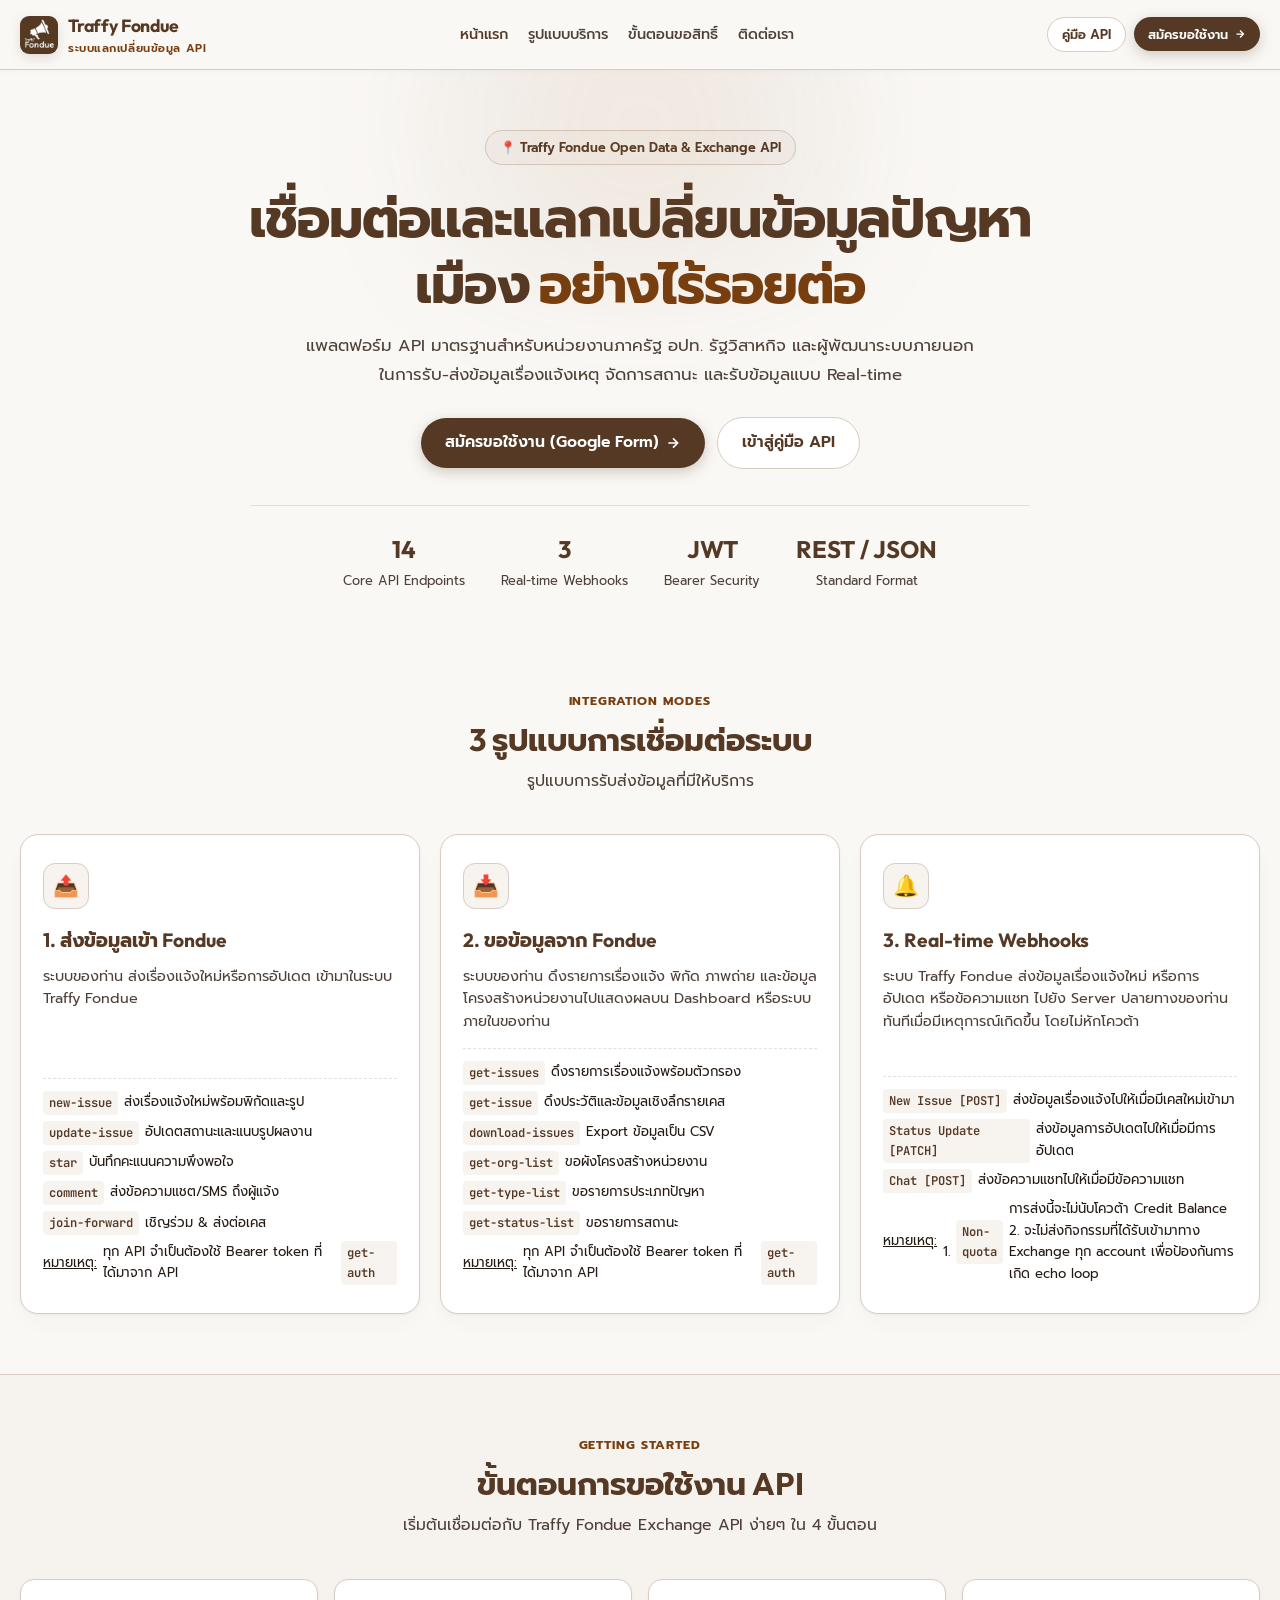
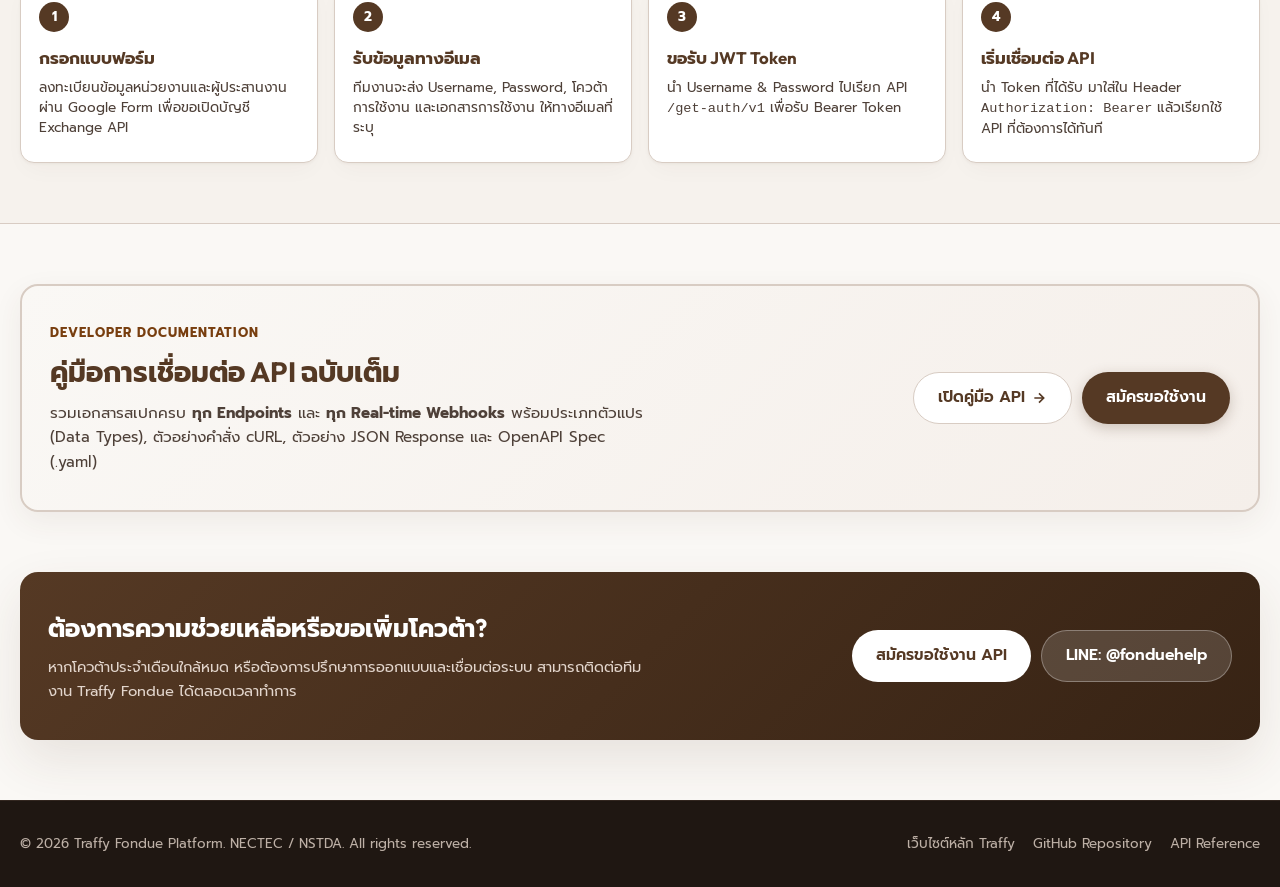
==== commit 85f6de75: "fix(docs): align API schemas, parameters, and client SDKs with live server responses" ====
--- a/index.html
+++ b/index.html
@@ -78,11 +78,11 @@
 
       <div class="hero-stats">
         <div class="stat-item">
-          <span class="stat-num">13</span>
+          <span class="stat-num">14</span>
           <span class="stat-label">Core API Endpoints</span>
         </div>
         <div class="stat-item">
-          <span class="stat-num">2</span>
+          <span class="stat-num">3</span>
           <span class="stat-label">Real-time Webhooks</span>
         </div>
         <div class="stat-item">
@@ -103,7 +103,7 @@
       <div class="section-header">
         <span class="section-tag">Integration Modes</span>
         <h2 class="section-title">3 รูปแบบการเชื่อมต่อระบบ</h2>
-        <p class="section-desc">เลือกรูปแบบการเชื่อมต่อที่ตอบโจทย์การทำงานของหน่วยงานท่าน</p>
+        <p class="section-desc">รูปแบบการรับส่งข้อมูลที่มีให้บริการ</p>
       </div>
 
       <div class="modes-grid">
@@ -112,7 +112,7 @@
           <div class="mode-icon-wrap" aria-hidden="true">📤</div>
           <h3 class="mode-title">1. ส่งข้อมูลเข้า Fondue</h3>
           <p class="mode-desc">
-            เชื่อมระบบแจ้งเหตุหรือ Application ของหน่วยงาน เพื่อส่งเรื่องแจ้งใหม่เข้ามาดำเนินการต่อในระบบ Traffy Fondue
+            ระบบของท่าน ส่งเรื่องแจ้งใหม่หรือการอัปเดต เข้ามาในระบบ Traffy Fondue
           </p>
           <ul class="mode-list">
             <li class="mode-list-item"><code>new-issue</code> ส่งเรื่องแจ้งใหม่พร้อมพิกัดและรูป</li>
@@ -120,6 +120,9 @@
             <li class="mode-list-item"><code>star</code> บันทึกคะแนนความพึงพอใจ</li>
             <li class="mode-list-item"><code>comment</code> ส่งข้อความแชต/SMS ถึงผู้แจ้ง</li>
             <li class="mode-list-item"><code>join-forward</code> เชิญร่วม & ส่งต่อเคส</li>
+            <li class="mode-list-item"><u>หมายเหตุ:</u> ทุก API จำเป็นต้องใช้ Bearer token ที่ได้มาจาก API
+              <code>get-auth</code>
+            </li>
           </ul>
         </div>
 
@@ -128,14 +131,19 @@
           <div class="mode-icon-wrap" aria-hidden="true">📥</div>
           <h3 class="mode-title">2. ขอข้อมูลจาก Fondue</h3>
           <p class="mode-desc">
-            ดึงรายการเรื่องแจ้ง พิกัด ภาพถ่าย และข้อมูลโครงสร้างหน่วยงานไปแสดงผลบน Dashboard หรือระบบภายในของท่าน
+            ระบบของท่าน ดึงรายการเรื่องแจ้ง พิกัด ภาพถ่าย และข้อมูลโครงสร้างหน่วยงานไปแสดงผลบน Dashboard
+            หรือระบบภายในของท่าน
           </p>
           <ul class="mode-list">
             <li class="mode-list-item"><code>get-issues</code> ดึงรายการเรื่องแจ้งพร้อมตัวกรอง</li>
             <li class="mode-list-item"><code>get-issue</code> ดึงประวัติและข้อมูลเชิงลึกรายเคส</li>
             <li class="mode-list-item"><code>download-issues</code> Export ข้อมูลเป็น CSV</li>
-            <li class="mode-list-item"><code>search-org</code> ค้นหาหน่วยงานจากชื่อ</li>
-            <li class="mode-list-item"><code>get-org-list</code> / <code>get-type-list</code> ผังองค์กร & หมวดหมู่</li>
+            <li class="mode-list-item"><code>get-org-list</code> ขอผังโครงสร้างหน่วยงาน</li>
+            <li class="mode-list-item"><code>get-type-list</code> ขอรายการประเภทปัญหา</li>
+            <li class="mode-list-item"><code>get-status-list</code> ขอรายการสถานะ</li>
+            <li class="mode-list-item"><u>หมายเหตุ:</u> ทุก API จำเป็นต้องใช้ Bearer token ที่ได้มาจาก API
+              <code>get-auth</code>
+            </li>
           </ul>
         </div>
 
@@ -144,13 +152,16 @@
           <div class="mode-icon-wrap" aria-hidden="true">🔔</div>
           <h3 class="mode-title">3. Real-time Webhooks</h3>
           <p class="mode-desc">
-            ระบบ Traffy Fondue ส่งข้อมูลแจ้งเตือนไปยัง Server ปลายทางของท่านทันทีเมื่อมีเหตุการณ์เกิดขึ้น
+            ระบบ Traffy Fondue ส่งข้อมูลเรื่องแจ้งใหม่ หรือการอัปเดต หรือข้อความแชท ไปยัง Server
+            ปลายทางของท่านทันทีเมื่อมีเหตุการณ์เกิดขึ้น
             โดยไม่หักโควต้า
           </p>
           <ul class="mode-list">
-            <li class="mode-list-item"><code>POST (New Issue)</code> แจ้งเตือนเมื่อมีเคสใหม่เข้ามา</li>
-            <li class="mode-list-item"><code>PATCH (Status Update)</code> แจ้งเมื่อเจ้าหน้าที่อัปเดตงาน</li>
-            <li class="mode-list-item"><code>Non-quota</code> ไม่นับรอบ Credit Balance</li>
+            <li class="mode-list-item"><code>New Issue [POST]</code> ส่งข้อมูลเรื่องแจ้งไปให้เมื่อมีเคสใหม่เข้ามา</li>
+            <li class="mode-list-item"><code>Status Update [PATCH]</code> ส่งข้อมูลการอัปเดตไปให้เมื่อมีการอัปเดต</li>
+            <li class="mode-list-item"><code>Chat [POST]</code> ส่งข้อความแชทไปให้เมื่อมีข้อความแชท</li>
+            <li class="mode-list-item"><u>หมายเหตุ:</u><br />1. <code>Non-quota</code> การส่งนี้จะไม่นับโควต้า Credit
+              Balance<br />2. จะไม่ส่งกิจกรรมที่ได้รับเข้ามาทาง Exchange ทุก account เพื่อป้องกันการเกิด echo loop</li>
           </ul>
         </div>
       </div>
@@ -186,7 +197,7 @@
         <div class="step-card">
           <div class="step-badge">4</div>
           <h4 class="step-title">เริ่มเชื่อมต่อ API</h4>
-          <p class="step-desc">นำ Token ที่ได้รับใส่ใน Header <code>Authorization: Bearer</code> แล้วเรียกใช้ API
+          <p class="step-desc">นำ Token ที่ได้รับ มาใส่ใน Header <code>Authorization: Bearer</code> แล้วเรียกใช้ API
             ที่ต้องการได้ทันที</p>
         </div>
       </div>
@@ -204,8 +215,8 @@
             Documentation</span>
           <h3 style="color: var(--brand); font-size: 1.75rem;">คู่มือการเชื่อมต่อ API ฉบับเต็ม</h3>
           <p style="color: var(--text-muted); font-size: 0.95rem; line-height: 1.6;">
-            รวมเอกสารสเปกครบทั้ง <strong>13 Core Endpoints</strong> และ <strong>2 Real-time Webhooks</strong>
-            พร้อมประเภทตัวแปร (Data Types), ตัวอย่างคำสั่ง cURL, ตัวอย่าง JSON Response, รหัส Error Codes และ OpenAPI
+            รวมเอกสารสเปกครบ <strong>ทุก Endpoints</strong> และ <strong>ทุก Real-time Webhooks</strong>
+            พร้อมประเภทตัวแปร (Data Types), ตัวอย่างคำสั่ง cURL, ตัวอย่าง JSON Response และ OpenAPI
             Spec (.yaml)
           </p>
         </div>
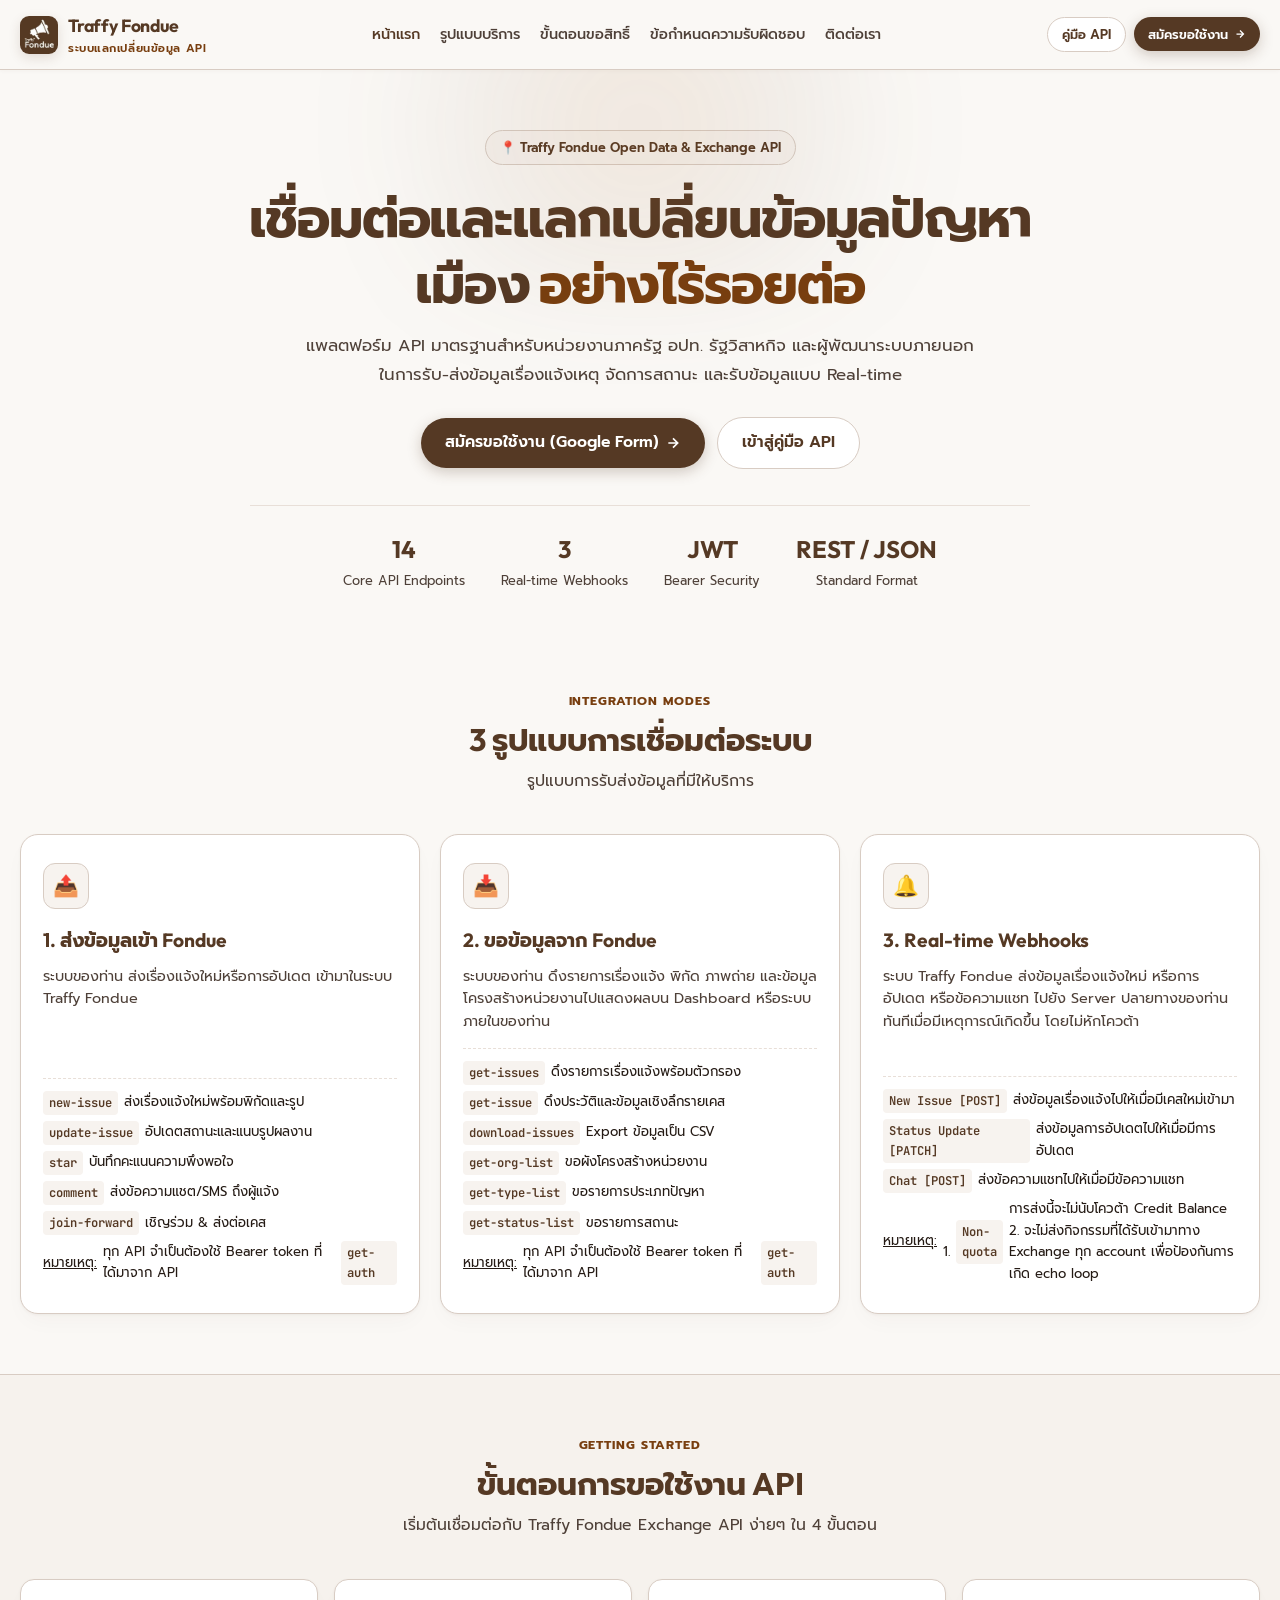
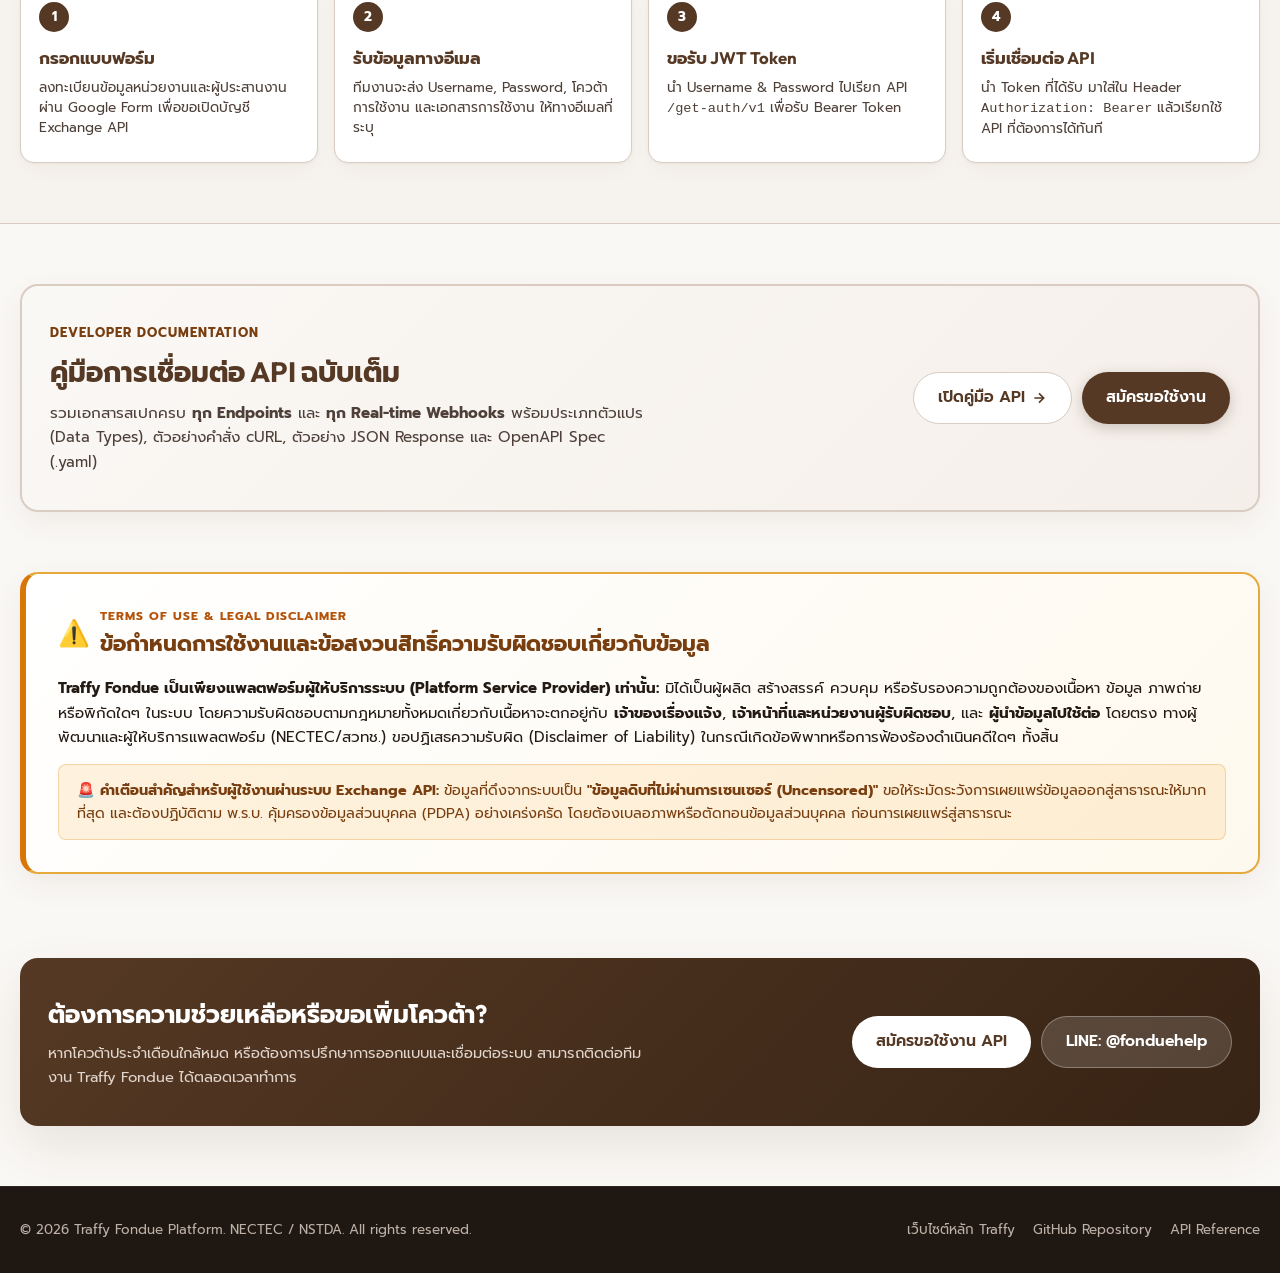
==== commit f8d70a82: "docs: add platform liability disclaimer and raw data warning" ====
--- a/index.html
+++ b/index.html
@@ -28,6 +28,7 @@
         <li><a href="index.html" class="nav-link active">หน้าแรก</a></li>
         <li><a href="index.html#modes" class="nav-link">รูปแบบบริการ</a></li>
         <li><a href="index.html#onboarding" class="nav-link">ขั้นตอนขอสิทธิ์</a></li>
+        <li><a href="index.html#disclaimer" class="nav-link">ข้อกำหนดความรับผิดชอบ</a></li>
         <li><a href="index.html#support" class="nav-link">ติดต่อเรา</a></li>
       </ul>
       <div class="header-actions">
@@ -237,6 +238,41 @@
     </div>
   </section>
 
+  <!-- TERMS & DISCLAIMER SECTION -->
+  <section class="section" id="disclaimer" style="padding-top: 0; scroll-margin-top: 80px;">
+    <div class="container">
+      <div class="disclaimer-portal-card">
+        <div style="display: flex; align-items: center; gap: 10px; margin-bottom: 14px;">
+          <span style="font-size: 1.6rem;">⚠️</span>
+          <div>
+            <span
+              style="font-size: 0.76rem; font-weight: 700; text-transform: uppercase; color: #B45309; letter-spacing: 0.08em; display: block;">Terms
+              of Use & Legal Disclaimer</span>
+            <h3 style="color: #783E0F; font-size: 1.35rem; margin: 0; font-family: var(--font-heading);">
+              ข้อกำหนดการใช้งานและข้อสงวนสิทธิ์ความรับผิดชอบเกี่ยวกับข้อมูล</h3>
+          </div>
+        </div>
+        <p style="color: var(--text-main); font-size: 0.94rem; line-height: 1.65; margin-bottom: 14px;">
+          <strong>Traffy Fondue เป็นเพียงแพลตฟอร์มผู้ให้บริการระบบ (Platform Service Provider) เท่านั้น:</strong>
+          มิได้เป็นผู้ผลิต สร้างสรรค์ ควบคุม หรือรับรองความถูกต้องของเนื้อหา ข้อมูล ภาพถ่าย หรือพิกัดใดๆ ในระบบ
+          โดยความรับผิดชอบตามกฎหมายทั้งหมดเกี่ยวกับเนื้อหาจะตกอยู่กับ <strong>เจ้าของเรื่องแจ้ง</strong>,
+          <strong>เจ้าหน้าที่และหน่วยงานผู้รับผิดชอบ</strong>, และ <strong>ผู้นำข้อมูลไปใช้ต่อ</strong> โดยตรง
+          ทางผู้พัฒนาและผู้ให้บริการแพลตฟอร์ม (NECTEC/สวทช.) ขอปฏิเสธความรับผิด (Disclaimer of Liability)
+          ในกรณีเกิดข้อพิพาทหรือการฟ้องร้องดำเนินคดีใดๆ ทั้งสิ้น
+        </p>
+        <div
+          style="background: rgba(245, 158, 11, 0.12); border: 1px solid rgba(217, 119, 6, 0.25); border-radius: var(--radius-sm); padding: 14px 18px;">
+          <p style="color: #783E0F; font-size: 0.9rem; line-height: 1.6; margin: 0;">
+            🚨 <strong>คำเตือนสำคัญสำหรับผู้ใช้งานผ่านระบบ Exchange API:</strong> ข้อมูลที่ดึงจากระบบเป็น
+            <strong>"ข้อมูลดิบที่ไม่ผ่านการเซนเซอร์ (Uncensored)"</strong>
+            ขอให้ระมัดระวังการเผยแพร่ข้อมูลออกสู่สาธารณะให้มากที่สุด และต้องปฏิบัติตาม พ.ร.บ. คุ้มครองข้อมูลส่วนบุคคล
+            (PDPA) อย่างเคร่งครัด โดยต้องเบลอภาพหรือตัดทอนข้อมูลส่วนบุคคล ก่อนการเผยแพร่สู่สาธารณะ
+          </p>
+        </div>
+      </div>
+    </div>
+  </section>
+
   <!-- SUPPORT SECTION -->
   <section class="section" id="support" style="padding-top: 0;">
     <div class="container">
--- a/css/style.css
+++ b/css/style.css
@@ -1733,3 +1733,201 @@
     min-height: 30px;
   }
 }
+
+/* ==========================================================================
+   TERMS & DISCLAIMER CALLOUT & ALERT STYLES
+   ========================================================================== */
+
+.docs-disclaimer-banner {
+  background: linear-gradient(135deg, #FFFDF8 0%, #FEF8ED 100%);
+  border: 1px solid #E5A93C;
+  border-left: 5px solid #D97706;
+  border-radius: var(--radius-md);
+  padding: 24px;
+  box-shadow: 0 4px 20px rgba(217, 119, 6, 0.08);
+  margin-bottom: 32px;
+  width: 100%;
+  box-sizing: border-box;
+  scroll-margin-top: 90px;
+}
+
+.disclaimer-header {
+  margin-bottom: 18px;
+}
+
+.disclaimer-badge {
+  display: inline-flex;
+  align-items: center;
+  gap: 6px;
+  font-size: 0.76rem;
+  font-weight: 700;
+  text-transform: uppercase;
+  letter-spacing: 0.06em;
+  color: #B45309;
+  background: rgba(245, 158, 11, 0.15);
+  border: 1px solid rgba(217, 119, 6, 0.3);
+  padding: 4px 10px;
+  border-radius: var(--radius-full);
+  margin-bottom: 8px;
+}
+
+.disclaimer-badge svg {
+  color: #D97706;
+}
+
+.disclaimer-title {
+  font-family: var(--font-heading);
+  font-size: 1.3rem;
+  font-weight: 700;
+  color: #783E0F;
+  margin-bottom: 6px;
+  line-height: 1.35;
+}
+
+.disclaimer-grid {
+  display: flex;
+  flex-direction: column;
+  gap: 16px;
+}
+
+.disclaimer-card {
+  background: #FFFFFF;
+  border: 1px solid #EAD8C7;
+  border-radius: var(--radius-sm);
+  padding: 16px 18px;
+  box-shadow: 0 1px 4px rgba(85, 57, 36, 0.04);
+}
+
+.disclaimer-card-header {
+  display: flex;
+  align-items: center;
+  gap: 8px;
+  margin-bottom: 8px;
+}
+
+.disclaimer-card-header h3 {
+  font-size: 1.02rem;
+  font-weight: 700;
+  color: var(--brand);
+  margin: 0;
+}
+
+.disclaimer-icon {
+  font-size: 1.15rem;
+}
+
+.disclaimer-card p {
+  font-size: 0.9rem;
+  color: var(--text-main);
+  line-height: 1.6;
+  margin-bottom: 8px;
+}
+
+.disclaimer-card p:last-child {
+  margin-bottom: 0;
+}
+
+.disclaimer-list {
+  margin: 8px 0 12px 20px;
+  padding: 0;
+  font-size: 0.88rem;
+  color: var(--text-main);
+  line-height: 1.6;
+}
+
+.disclaimer-list li {
+  margin-bottom: 6px;
+}
+
+.disclaimer-highlight-text {
+  background: rgba(220, 38, 38, 0.08);
+  border-left: 3px solid #DC2626;
+  padding: 8px 12px;
+  border-radius: 4px;
+  color: #991B1B !important;
+  font-weight: 500;
+}
+
+.disclaimer-card-danger {
+  border-color: #FBBF24;
+  background: #FFFDF5;
+}
+
+.disclaimer-danger-box {
+  background: rgba(245, 158, 11, 0.12);
+  border: 1px solid rgba(217, 119, 6, 0.25);
+  border-radius: var(--radius-sm);
+  padding: 12px 14px;
+  margin-top: 10px;
+  font-size: 0.86rem;
+  color: #783E0F;
+  line-height: 1.6;
+}
+
+.disclaimer-danger-box ul {
+  margin: 6px 0 0 18px;
+  padding: 0;
+}
+
+.disclaimer-danger-box li {
+  margin-bottom: 6px;
+}
+
+/* Raw data alert inside Query APIs */
+.raw-data-alert {
+  display: flex;
+  align-items: flex-start;
+  gap: 12px;
+  background: linear-gradient(135deg, #FFFBEB 0%, #FEF3C7 100%);
+  border: 1px solid #F59E0B;
+  border-left: 4px solid #D97706;
+  border-radius: var(--radius-sm);
+  padding: 12px 16px;
+  margin-bottom: 20px;
+  font-size: 0.88rem;
+  line-height: 1.55;
+  color: #783E0F;
+  width: 100%;
+  box-sizing: border-box;
+}
+
+.raw-data-alert-icon {
+  font-size: 1.25rem;
+  flex-shrink: 0;
+  line-height: 1;
+}
+
+.raw-data-alert-content {
+  flex: 1;
+}
+
+.raw-data-alert-content strong {
+  color: #92400E;
+}
+
+/* Landing page disclaimer card */
+.disclaimer-portal-card {
+  background: linear-gradient(135deg, #FFFFFF 0%, #FEF9EE 100%);
+  border: 2px solid #E5A93C;
+  border-left: 6px solid #D97706;
+  border-radius: var(--radius-lg);
+  padding: 32px;
+  box-shadow: var(--shadow-md);
+  margin-bottom: 24px;
+}
+
+@media (max-width: 768px) {
+  .docs-disclaimer-banner {
+    padding: 16px 14px;
+    margin-bottom: 24px;
+  }
+
+  .disclaimer-title {
+    font-size: 1.12rem;
+  }
+
+  .disclaimer-portal-card {
+    padding: 20px 16px;
+  }
+}
+
